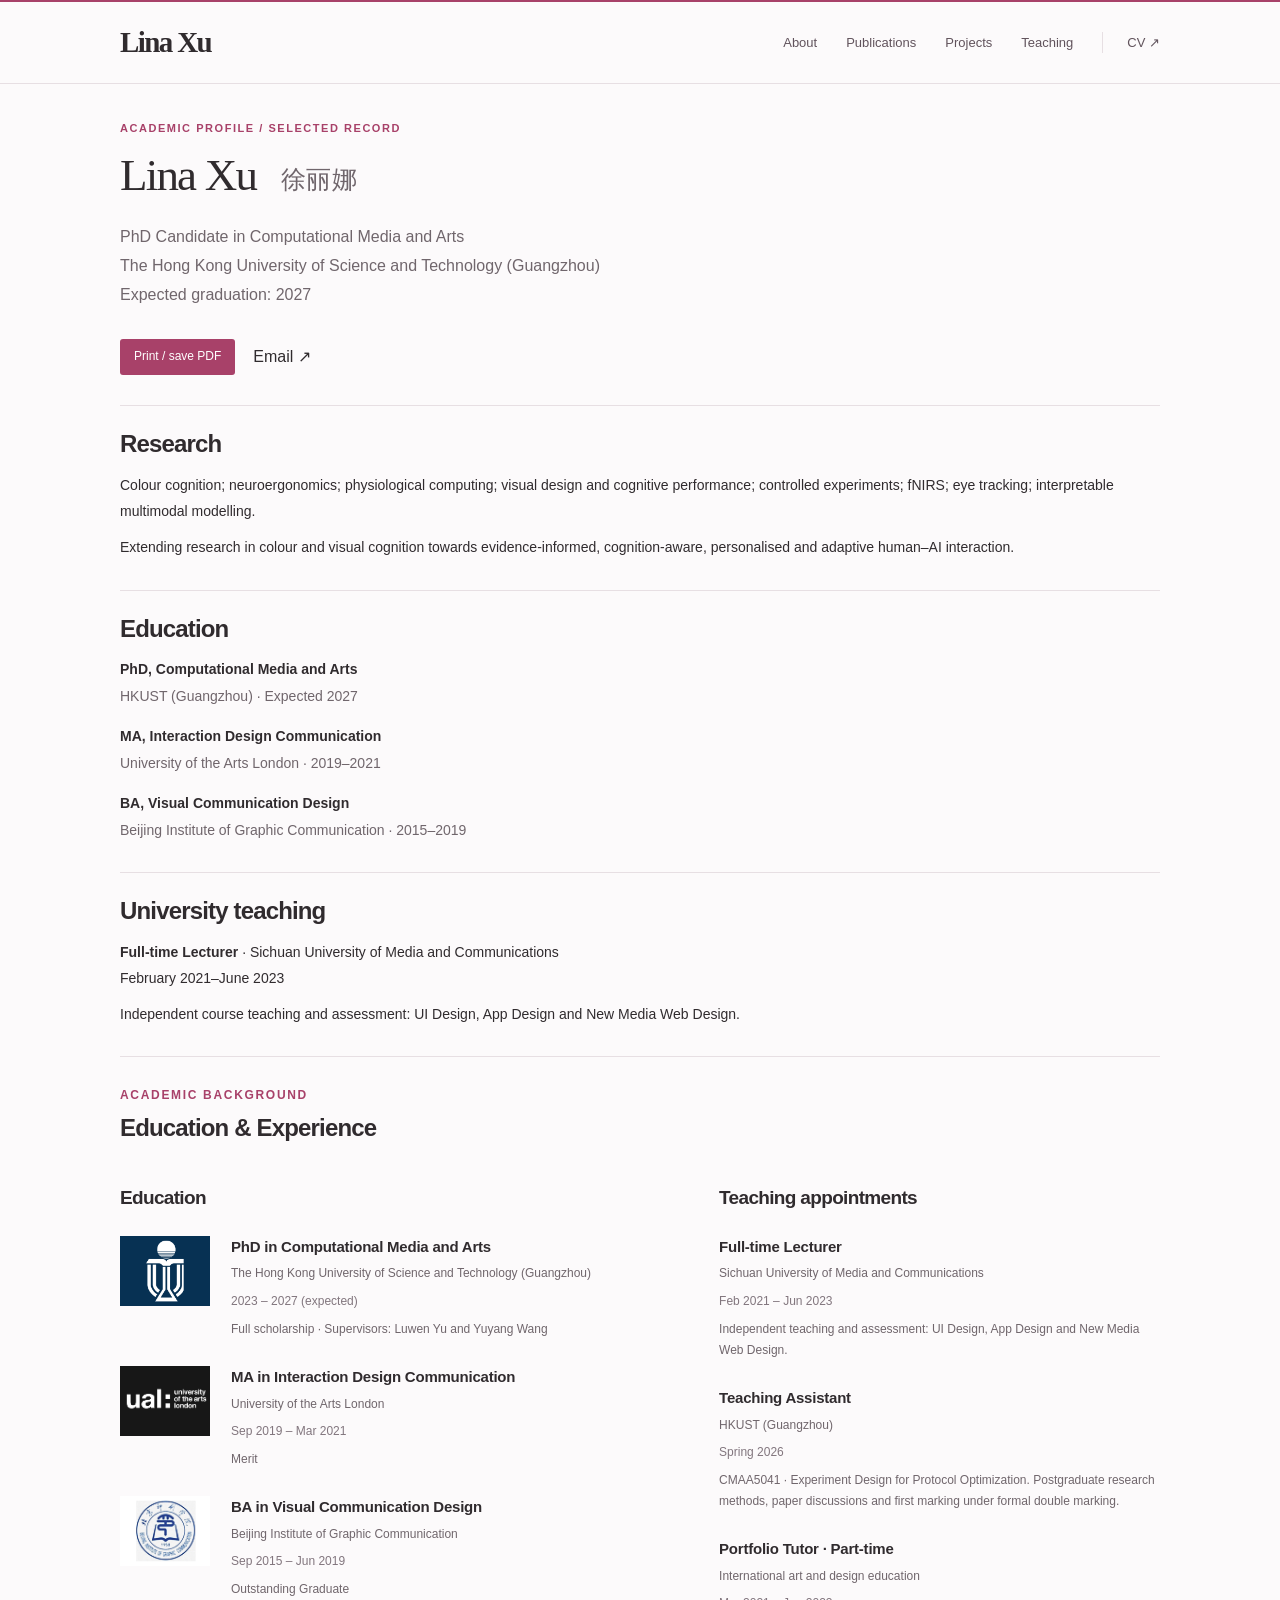
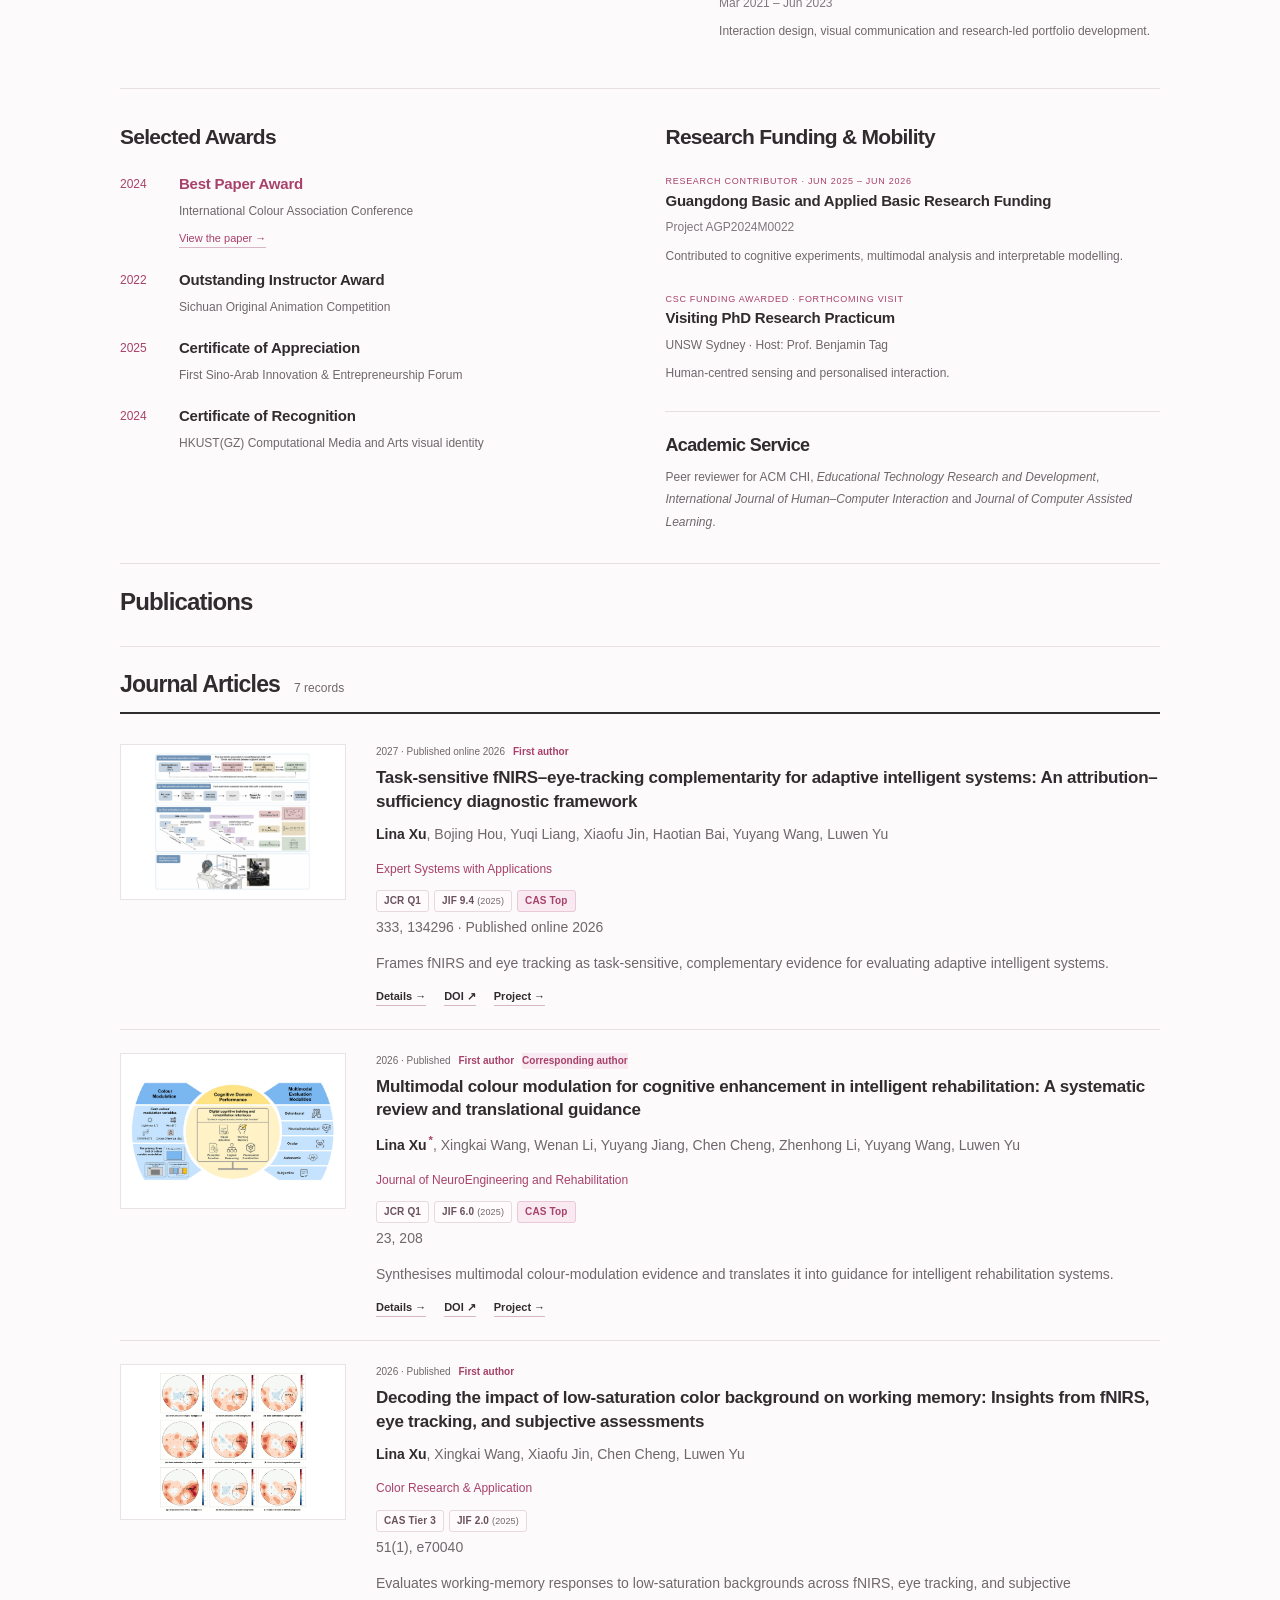
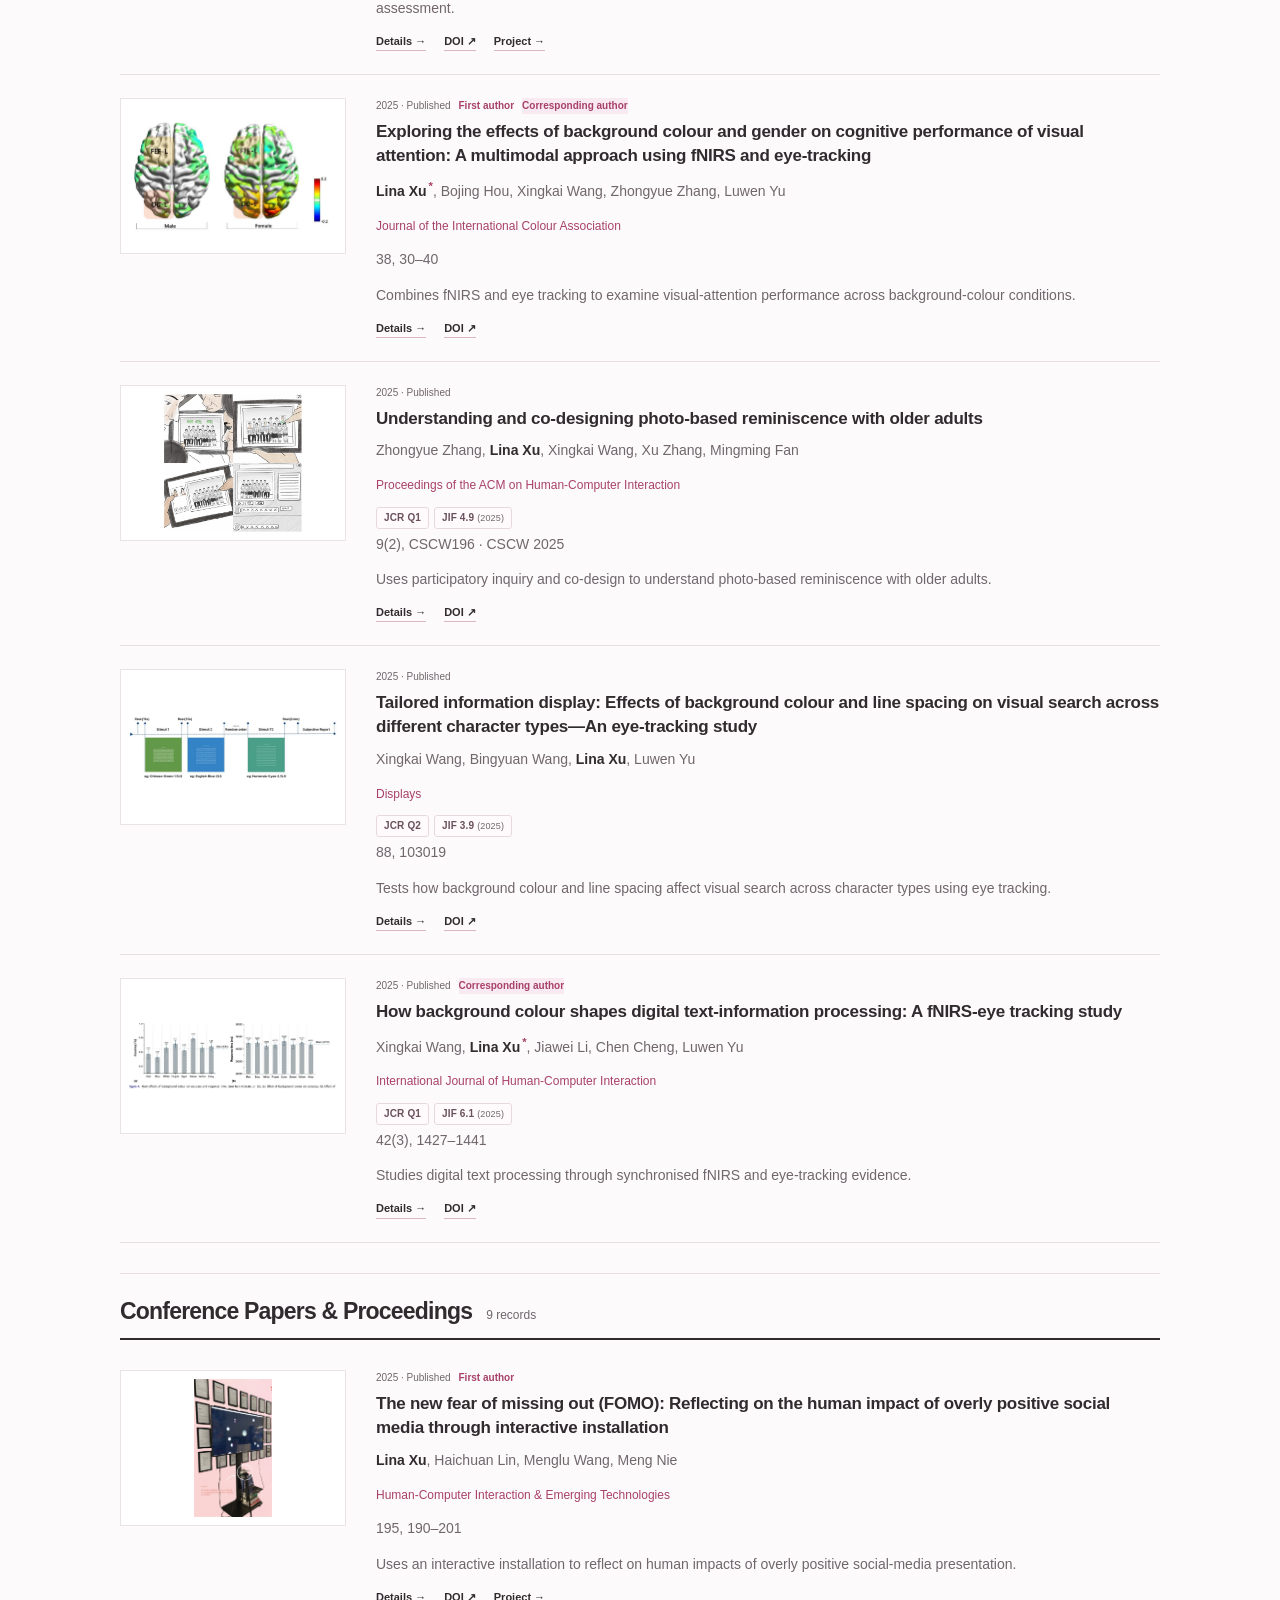
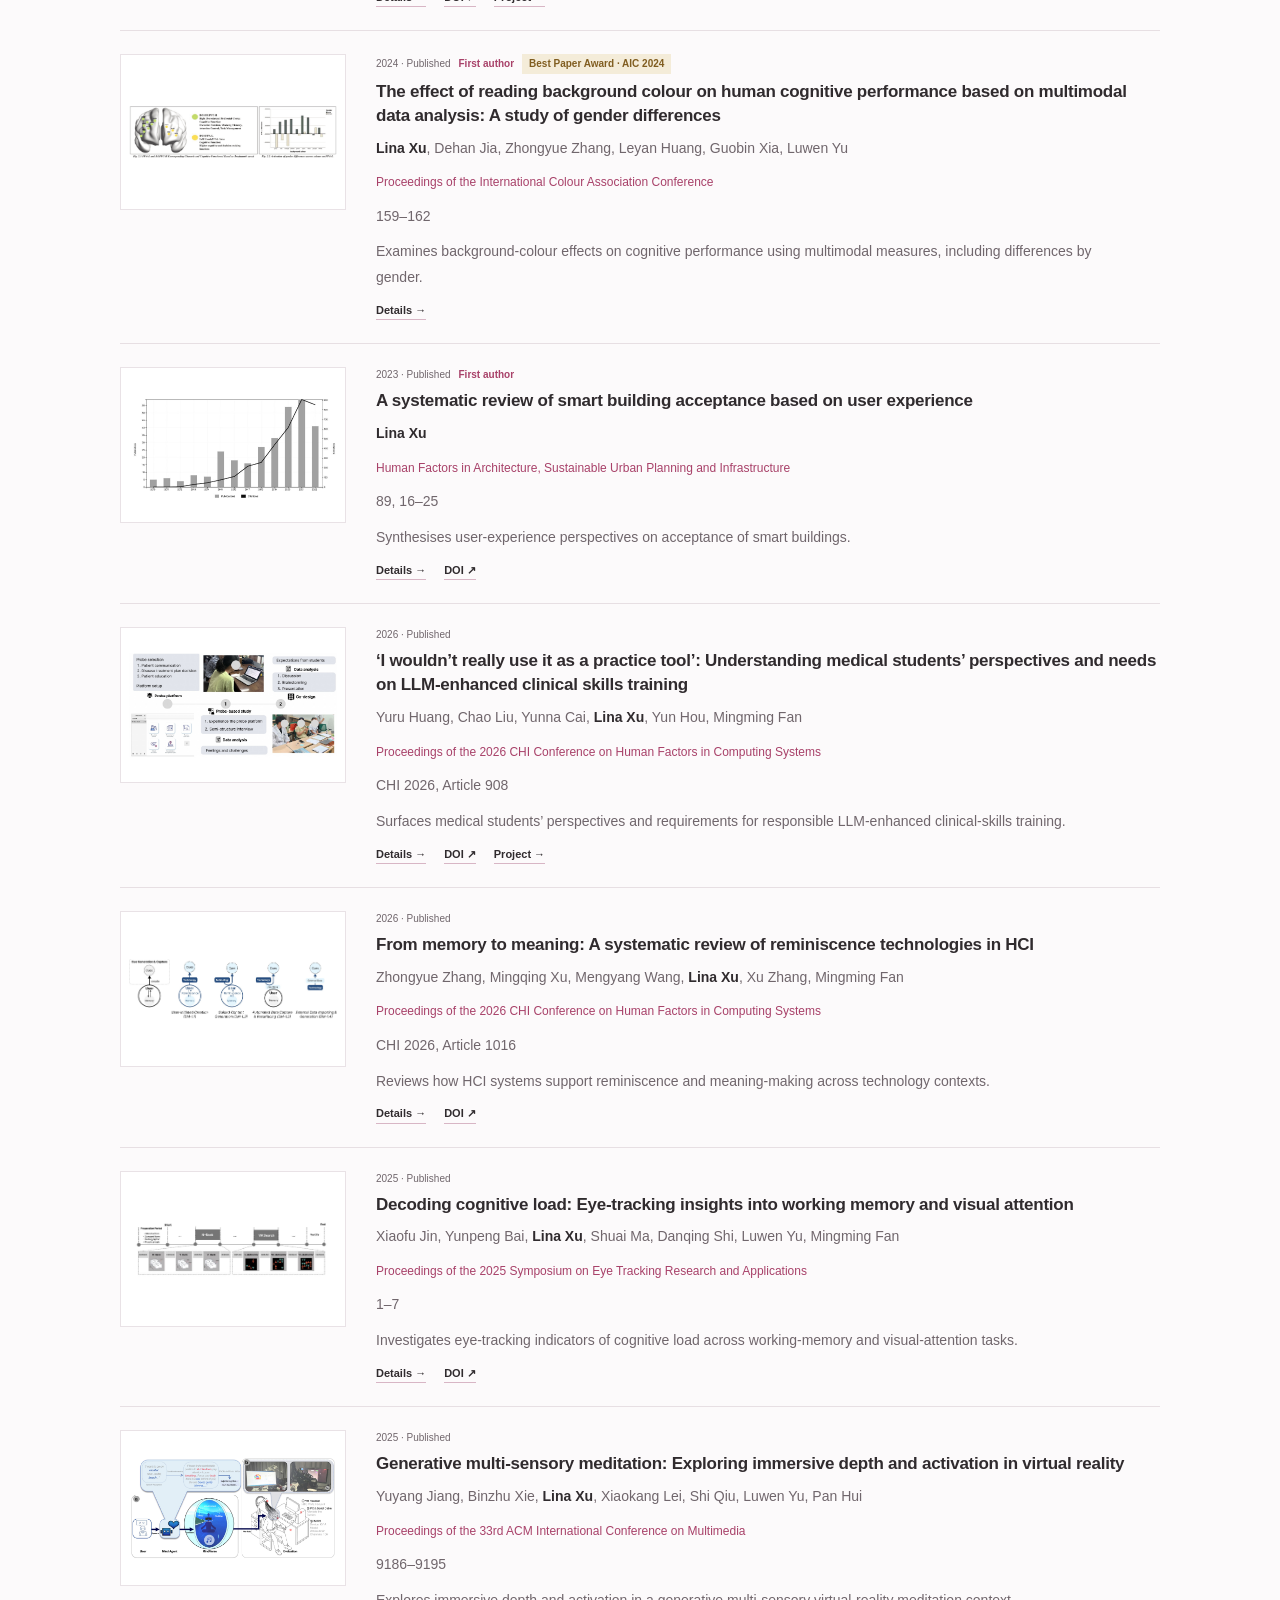
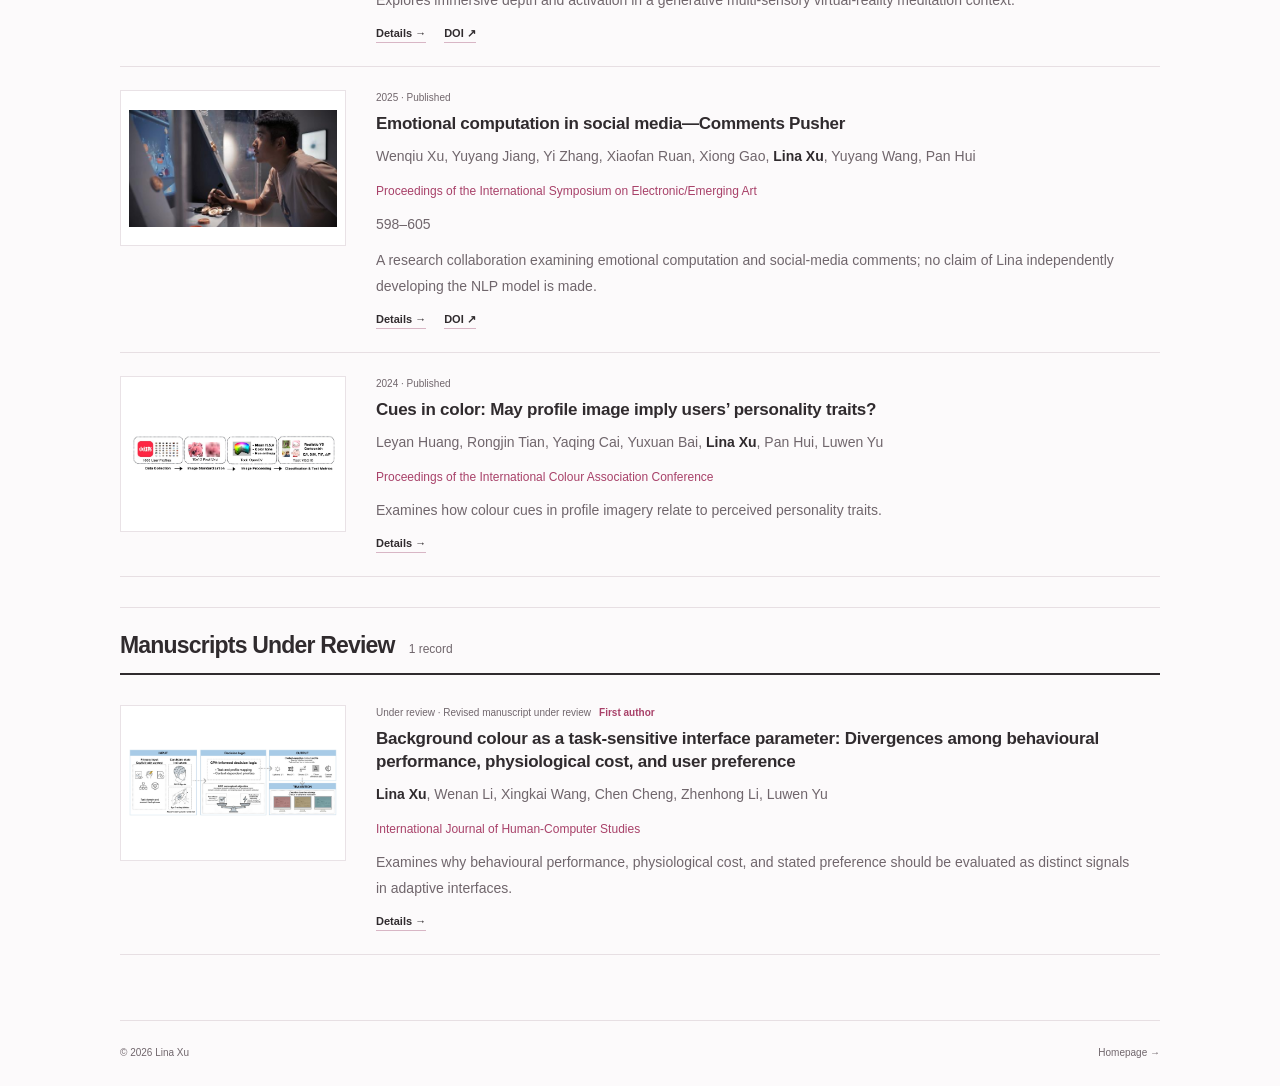
==== cv.html @ 5781fffd "Publish Lina Xu academic website" ====
<!doctype html><html lang="en"><head><meta charset="utf-8"><meta name="viewport" content="width=device-width,initial-scale=1"><meta name="robots" content="index,follow"><title>Academic profile — Lina Xu</title><link rel="icon" href="favicon.svg"><link rel="stylesheet" href="style.css"><link rel="stylesheet" href="v2.css"><link rel="stylesheet" href="v3.css"><link rel="stylesheet" href="v4.css"><script src="content.js" defer></script><script src="app.js" defer></script></head><body data-page="cv"><a class="skip" href="#main">Skip to content</a><header class="site-header"><div class="shell header-inner"><a class="wordmark" href="index.html">Lina Xu</a><button class="menu-toggle" aria-label="Open navigation" aria-controls="main-nav" aria-expanded="false">Menu ＋</button><nav id="main-nav" aria-label="Main navigation"><a href="index.html#about">About</a><a href="index.html#publications">Publications</a><a href="projects.html">Projects</a><a href="index.html#teaching">Teaching</a><a class="cv-nav" href="cv.html">CV ↗</a></nav></div></header><main id="main" class="shell subpage"><div id="page-content" aria-live="polite"></div></main><footer class="shell site-footer"><p>© 2026 Lina Xu</p><a href="index.html">Homepage →</a></footer><dialog id="image-viewer" aria-label="Enlarged image"><button class="viewer-close" aria-label="Close enlarged image">Close ×</button><img alt=""><p></p></dialog></body></html>
---- style.css ----
:root{--paper:#fcfafb;--white:#fff;--ink:#302b2e;--muted:#70666c;--accent:#a84169;--line:#e7dfe3;--tint:#faf1f5;--soft:#f7f1f4;--max:1112px}
.design-image.fomo{gap:12px}.design-image.fomo img:first-child{width:40%}.design-image.fomo img:last-child{width:55%}
*{box-sizing:border-box}html{scroll-behavior:smooth;scroll-padding-top:104px}body{margin:0;background:var(--paper);color:var(--ink);font-family:"Avenir Next","Segoe UI",Arial,sans-serif;-webkit-font-smoothing:antialiased;font-size:16px;line-height:1.65}a{color:inherit;text-decoration:none}a:hover{color:var(--accent)}button{font:inherit;color:inherit;cursor:pointer}button,a{-webkit-tap-highlight-color:transparent}button:focus-visible,a:focus-visible,summary:focus-visible{outline:3px solid #a84169;outline-offset:5px;border-radius:2px}img{display:block;max-width:100%;height:auto}h1,h2,h3,p{margin:0}h1,h2,h3{line-height:1.23;letter-spacing:-.035em;font-weight:600}.shell{width:calc(100% - 96px);max-width:var(--max);margin-inline:auto}.eyebrow{font-size:11px;letter-spacing:.14em;font-weight:650;color:var(--accent);line-height:1.7}.site-header{height:84px;position:sticky;top:0;z-index:20;background:rgba(252,250,251,.97);border-top:3px solid var(--accent);border-bottom:1px solid var(--line)}.header-inner{height:100%;display:flex;align-items:center;justify-content:space-between;gap:30px}.wordmark{font-family:Georgia,serif;font-size:29px;font-weight:bold;letter-spacing:-1.6px;white-space:nowrap}.wordmark-dot{color:var(--accent)}nav{display:flex;align-items:center;gap:29px}nav a{font-size:13px;color:#61535c;transition:color .15s}nav a:hover,nav a[aria-current]{color:var(--accent);text-decoration:underline;text-underline-offset:8px}.cv-nav{padding-left:24px;border-left:1px solid var(--line)}.menu-toggle{display:none}.profile{display:grid;grid-template-columns:238px 1fr;gap:68px;padding-block:66px 54px}.portrait-column{padding-top:4px}.portrait{width:238px;height:260px;object-fit:cover;object-position:center 38%;border-radius:3px;background:#fff}.portrait-caption{font-size:10px;line-height:1.9;letter-spacing:.08em;margin-top:18px;color:var(--muted)}.portrait-caption span{letter-spacing:0;font-size:13px;color:var(--ink)}.completion{font-size:12px;line-height:1.7;margin-top:18px;color:var(--muted)}.completion strong{font-size:14px;font-weight:500;color:var(--ink)}.profile-copy .eyebrow{margin-bottom:10px}h1{font-family:Georgia,"Times New Roman",serif;font-size:54px;font-weight:400;letter-spacing:-.04em}h1 span{font-family:"PingFang SC","Microsoft Yahei",sans-serif;font-weight:400;font-size:25px;letter-spacing:.03em;margin-left:15px;color:var(--muted);vertical-align:middle}.role{font-size:18px;font-weight:550;margin-top:14px;line-height:1.4;letter-spacing:-.02em}.affiliation{font-size:13px;color:var(--muted);margin-top:5px}.bio{font-size:15.5px;line-height:1.8;margin-top:23px;max-width:780px}.bio p+p{margin-top:15px}.bio strong{font-weight:600}.profile-links{display:flex;flex-wrap:wrap;gap:26px;margin-top:25px}.profile-links a{font-size:12px;font-weight:600;padding-bottom:2px;border-bottom:1px solid #d8b6c5}.profile-links span{margin-left:5px}.dual-focus{display:grid;grid-template-columns:1fr 1fr;border-block:1px solid var(--line);margin-bottom:16px}.focus-panel{padding:30px 34px 30px 0}.focus-panel+article{border-left:1px solid var(--line);padding-left:38px;padding-right:0}.focus-panel h2{font-size:26px;margin-top:13px;line-height:1.23}.focus-panel>p:not(.eyebrow){font-size:14px;line-height:1.75;max-width:430px;margin-top:15px;color:var(--muted)}.focus-panel .focus-note{font-size:12px!important;color:var(--ink)!important;min-height:22px}.text-link{display:inline-flex;gap:14px;font-size:13px;font-weight:600;align-items:center;border-bottom:1px solid #d8b6c5;padding-bottom:3px}.focus-panel .text-link{margin-top:20px}.section{padding-block:62px}.section-heading{display:flex;align-items:end;justify-content:space-between;gap:45px;margin-bottom:30px}.section-heading h2{font-size:34px;margin-top:7px}.section-heading>p{max-width:365px;font-size:13px;color:var(--muted);line-height:1.75}.research-row{display:grid;grid-template-columns:284px 1fr;gap:34px;padding-block:26px;border-bottom:1px solid var(--line)}.research-row:first-child{border-top:1px solid var(--line)}.research-image{height:190px;display:flex;align-items:center;justify-content:center;background:white;overflow:hidden;border:1px solid #e8ebe5;border-radius:2px}.research-image img{max-width:100%;width:100%;height:100%;object-fit:contain;padding:12px;transition:transform .25s}.research-image:hover img{transform:scale(1.025)}.research-meta{font-size:10px;letter-spacing:.08em;text-transform:uppercase;font-weight:650;color:var(--accent);margin-bottom:8px}.research-row h3{font-size:23px;line-height:1.3;max-width:680px}.research-row h3 a:hover{text-decoration:underline;text-underline-offset:4px}.research-summary{font-size:14px;color:var(--muted);margin-top:10px;max-width:690px}.research-role{font-size:11px;color:#777e78;margin-top:10px}.research-links{display:flex;gap:20px;font-size:12px;font-weight:600;margin-top:12px}.research-links a{border-bottom:1px solid #d8b6c5}.research-footnote{display:grid;grid-template-columns:116px 1fr;column-gap:20px;padding-top:23px;font-size:12px;color:var(--muted)}.research-footnote>span{color:var(--accent);font-weight:600}.research-footnote>a{grid-column:2;margin-top:8px;font-weight:600;color:var(--accent)}.teaching-band{background:var(--tint);border-block:1px solid var(--line)}.teaching-feature{display:grid;grid-template-columns:1.24fr 1fr;gap:42px;align-items:start}.teaching-image{height:300px;display:flex;align-items:center;background:white;overflow:hidden;border:1px solid #e0e6dc}.teaching-image img{width:100%;height:100%;object-fit:contain;padding:12px}.caption{font-size:11px;color:var(--muted);line-height:1.7;margin-top:10px}.teaching-description h3{font-size:30px;margin-block:10px 13px}.teaching-description>p:not(.eyebrow){font-size:14px;line-height:1.75;color:var(--muted)}.teaching-steps{margin-block:19px 22px}.teaching-steps>div{display:grid;grid-template-columns:57px 1fr;gap:14px;border-top:1px solid #e4d5dc;padding-block:9px;font-size:12px}.teaching-steps dt{font-weight:650;color:var(--accent)}.teaching-steps dd{margin:0;color:var(--muted)}.course-grid{display:grid;grid-template-columns:1fr 1fr;gap:40px;margin-top:30px;padding-top:25px;border-top:1px solid #e4d5dc}.course-grid h3{font-size:21px;margin-block:7px}.course-grid article>p:last-child{font-size:13px;color:var(--muted);max-width:430px}.design-grid{display:grid;grid-template-columns:1fr 1fr;gap:32px 28px}.design-image{display:flex;align-items:center;justify-content:center;aspect-ratio:1.6;background:#f0f1ec;overflow:hidden;border:1px solid #e6e9e1}.design-image img{width:100%;height:100%;object-fit:contain;transition:transform .3s}.design-image:hover img{transform:scale(1.025)}.design-image.identity{padding:50px;background:#fff}.design-image.fomo{background:#e8c0b5;padding:12px}.design-image.fomo img{object-fit:contain}.design-image.game{background:#1d2933}.design-image.packaging{background:#f1eae3}.design-info{display:flex;justify-content:space-between;align-items:start;gap:20px;margin-top:13px}.design-info h3{font-size:19px}.design-info p{font-size:12px;color:var(--muted);margin-top:4px}.design-info>span{font-size:22px;color:var(--accent)}.publications-section{padding-top:4px}.publication-filters{display:flex;flex-wrap:wrap;gap:6px;margin-bottom:23px;border-bottom:1px solid var(--line);padding-bottom:13px}.publication-filters button{border:0;background:transparent;padding:7px 14px;color:var(--muted);font-size:12px;border-radius:3px}.publication-filters button.active{background:var(--accent);color:white}.pub-row{padding:19px 0;border-bottom:1px solid var(--line);display:grid;grid-template-columns:95px 1fr;gap:24px}.pub-status{font-size:11px;color:var(--muted);line-height:1.6;padding-top:3px}.pub-status strong{color:var(--accent);font-size:13px;display:block;font-weight:600}.pub-row h3{font-size:16px;letter-spacing:-.015em;line-height:1.5;font-weight:600}.pub-authors{font-size:12px;color:var(--muted);margin-top:7px}.pub-authors strong{color:var(--ink);font-weight:650}.pub-venue{font-size:12px;color:var(--accent);margin-top:4px}.pub-links{display:flex;gap:18px;font-size:11px;font-weight:650;margin-top:8px}.pub-links a{border-bottom:1px solid #d8b6c5}.pub-row details{font-size:12px;color:var(--muted);margin-top:9px}.pub-row summary{cursor:pointer;width:max-content}.pub-row details p{margin-top:8px;max-width:800px}.contact-section{display:grid;grid-template-columns:1fr 1fr;gap:50px;padding-block:40px 55px;border-top:1px solid var(--line)}.contact-section h2{font-family:Georgia,serif;font-weight:400;font-size:32px;margin-top:9px}.contact-section>div:last-child{align-self:center}.contact-section p:not(.eyebrow){font-size:14px;max-width:380px;color:var(--muted)}.contact-email{font-size:14px;color:var(--accent);display:inline-block;margin-top:20px;border-bottom:1px solid #d8b6c5}.site-footer{display:flex;justify-content:space-between;gap:20px;padding-block:24px;border-top:1px solid var(--line);font-size:10px;color:var(--muted)}.skip{position:fixed;left:10px;top:-80px;z-index:100;background:var(--accent);color:white;padding:10px}.skip:focus{top:10px}.sr-only{position:absolute;width:1px;height:1px;padding:0;margin:-1px;overflow:hidden;clip:rect(0,0,0,0);white-space:nowrap;border:0}.back-link{font-size:12px;color:var(--accent);display:inline-block;margin-bottom:32px}.project-main{padding-block:38px 70px}.project-title{font-family:Georgia,serif;font-size:46px;max-width:850px;margin-block:14px 18px;font-weight:400}.project-intro{font-size:18px;line-height:1.75;color:var(--muted);max-width:840px}.project-meta{display:grid;grid-template-columns:1fr 2fr;gap:35px;padding-block:23px;margin-block:30px;border-block:1px solid var(--line);font-size:13px}.project-meta dt{font-size:10px;letter-spacing:.12em;color:var(--accent);font-weight:650;margin-bottom:7px}.project-meta dd{margin:0}.project-body{display:grid;grid-template-columns:1fr 1fr;gap:38px;margin-block:32px}.project-body h2{font-size:21px;margin-bottom:12px}.project-body p{font-size:14px;line-height:1.85;color:var(--muted)}.project-gallery{display:grid;grid-template-columns:1fr 1fr;gap:28px;margin-top:32px}.project-gallery figure{margin:0}.project-gallery figure:first-child{grid-column:1/-1}.gallery-button{display:flex;align-items:center;justify-content:center;width:100%;padding:16px;border:1px solid var(--line);background:white;min-height:220px}.gallery-button img{max-height:550px;object-fit:contain;width:100%}.project-gallery figure:first-child .gallery-button{min-height:350px}.project-gallery figcaption{font-size:12px;color:var(--muted);margin-top:10px;line-height:1.6}.project-note{margin-top:35px;font-size:12px;color:var(--muted);border-left:2px solid var(--accent);padding-left:18px}.project-return{display:flex;gap:25px;flex-wrap:wrap;margin-top:35px;font-size:13px;color:var(--accent)}dialog{width:min(1200px,94vw);max-height:94vh;padding:54px 20px 20px;border:0;background:var(--paper)}dialog::backdrop{background:#30222bd9}dialog img{max-width:100%;max-height:76vh;object-fit:contain;margin:auto}dialog p{font-size:12px;line-height:1.7;text-align:center;margin-top:14px}.viewer-close{position:absolute;right:20px;top:12px;border:0;padding:6px 12px;background:var(--accent);color:white;border-radius:2px}.cv-main{max-width:900px;padding-block:55px}.cv-main h1{margin-block:12px 20px}.cv-lede{font-size:17px;line-height:1.8;margin-bottom:10px}.cv-main>a{color:var(--accent);font-size:14px}.cv-main>section{margin-top:34px;border-top:1px solid var(--line);padding-top:25px}.cv-main h2{font-size:24px;margin-bottom:16px}.cv-main section>p{font-size:14px;line-height:1.85;margin-bottom:12px}.cv-records{font-size:14px}.cv-records>div+div{margin-top:16px}.cv-records dt{font-weight:600}.cv-records dd{margin:3px 0;color:var(--muted)}.print-button{background:var(--accent);color:white;border:0;padding:8px 14px;border-radius:3px;font-size:12px}.prototype-note{font-size:12px;color:var(--muted);margin-top:30px;padding:15px;background:var(--soft)}
@media(min-width:1450px){.shell{max-width:1160px}.profile{padding-top:74px;gap:76px;grid-template-columns:250px 1fr}.portrait{width:250px;height:274px}.bio{font-size:16px}}
@media(max-width:980px){.shell{width:calc(100% - 56px)}nav{gap:18px}.profile{grid-template-columns:205px 1fr;gap:36px;padding-top:45px}.portrait{width:205px;height:235px}h1{font-size:45px}.bio{font-size:14px}.role{font-size:16px}.profile-links{gap:18px}.research-row{grid-template-columns:235px 1fr;gap:26px}.research-row h3{font-size:21px}.research-image{height:175px}.teaching-feature{gap:28px}.section-heading>p{max-width:290px}.teaching-image{height:275px}.focus-panel h2{font-size:23px}}
@media(max-width:700px){html{scroll-padding-top:84px}.shell{width:calc(100% - 40px)}.site-header{height:70px}.wordmark{font-size:27px}.menu-toggle{display:flex;gap:10px;align-items:center;border:0;background:none;font-size:12px;padding:10px 0}.menu-toggle span{font-size:20px}.site-header #main-nav{display:none;position:absolute;top:67px;left:0;right:0;background:var(--paper);padding:15px 20px 24px;border-bottom:1px solid var(--line);flex-wrap:wrap;gap:20px 28px}.site-header #main-nav.open{display:flex}.cv-nav{padding:0;border:0}.profile{display:block;padding-block:32px}.portrait-column{display:grid;grid-template-columns:115px 1fr;gap:5px 20px;align-items:center;padding:0;margin-bottom:28px}.portrait{width:115px;height:125px;grid-row:1/3}.portrait-caption{margin:0;font-size:9px;align-self:end}.portrait-caption span{font-size:12px}.completion{margin:0;align-self:start;font-size:11px}.completion strong{font-size:12px}.profile-copy h1{font-size:43px}.profile-copy h1 span{font-size:21px;margin-left:10px}.role{font-size:17px;margin-top:13px}.affiliation{font-size:12px}.bio{font-size:14px;margin-top:21px;line-height:1.85}.profile-links{gap:17px 21px;margin-top:23px}.profile-links a{font-size:11px}.dual-focus{grid-template-columns:1fr;margin-bottom:0}.focus-panel{padding:25px 0}.focus-panel+article{border-left:0;border-top:1px solid var(--line);padding:25px 0}.focus-panel h2{font-size:25px}.focus-panel h2 br{display:none}.focus-panel p{max-width:none!important}.focus-panel .text-link{margin-top:15px}.section{padding-block:40px}.section-heading{display:block;margin-bottom:23px}.section-heading h2{font-size:30px}.section-heading>p{max-width:none;font-size:13px;margin-top:13px}.research-row{grid-template-columns:1fr;gap:18px;padding-block:24px}.research-image{height:215px;max-width:none}.research-row h3{font-size:22px}.research-summary{font-size:14px}.research-meta{font-size:10px}.research-footnote{display:block}.research-footnote p{margin-top:7px}.research-footnote>a{display:inline-block;margin-top:9px}.teaching-feature{grid-template-columns:1fr;gap:24px}.teaching-image{height:225px}.teaching-description h3{font-size:28px}.course-grid{grid-template-columns:1fr;gap:24px;margin-top:26px}.course-grid h3{font-size:21px}.design-grid{gap:25px;grid-template-columns:1fr}.design-image{aspect-ratio:1.55}.design-image.identity{padding:35px}.design-info h3{font-size:20px}.publications-section{padding-top:0}.publication-filters{gap:1px;justify-content:space-between}.publication-filters button{font-size:11px;padding:7px 9px}.pub-row{grid-template-columns:1fr;gap:7px;padding-block:20px}.pub-status{display:flex;gap:8px;align-items:baseline;font-size:10px}.pub-status strong{font-size:11px}.pub-row h3{font-size:15px}.pub-authors{font-size:11px}.contact-section{grid-template-columns:1fr;gap:24px;padding-block:30px}.contact-section h2{font-size:30px}.contact-email{font-size:12px;overflow-wrap:anywhere}.site-footer{flex-wrap:wrap;gap:12px;font-size:9px}.site-footer p:nth-child(2){order:3;flex-basis:100%}.detail-nav{gap:15px}.detail-nav a{font-size:11px}.project-main{padding-top:28px}.project-title{font-size:36px}.project-intro{font-size:16px}.project-meta{grid-template-columns:1fr;gap:20px}.project-body{grid-template-columns:1fr;gap:24px}.project-gallery{grid-template-columns:1fr;gap:22px}.project-gallery figure:first-child .gallery-button{min-height:180px}.gallery-button{min-height:160px;padding:8px}.cv-main{padding-top:35px}.cv-main h1{font-size:43px}.cv-main .pub-row{gap:7px}}
@media(prefers-reduced-motion:reduce){html{scroll-behavior:auto}*,*::before,*::after{animation:none!important;transition:none!important}}
@media print{.site-header,.site-footer,.prototype-note,.pub-links,.pub-row details,.skip{display:none!important}body{background:white;color:black;font-size:11px}.shell{width:100%;max-width:none}.cv-main{padding:0}.cv-main h1{font-size:30px}.cv-main>section{margin-top:20px;padding-top:14px}.pub-row{break-inside:avoid;padding-block:10px}.pub-row h3{font-size:12px}.cv-main h2{font-size:18px}.cv-main p,.cv-records,.pub-authors,.pub-venue{font-size:10px!important}}
---- v2.css ----
/* V2: complete illustrated bibliography, project archive and three course cases. */
.focus-panel h2{min-height:65px}.focus-panel>p:not(.eyebrow){max-width:480px}.publication-section-v2{padding-top:46px}.publication-section-v2 .section-heading>p{max-width:415px}.publication-filters{margin-bottom:12px}.pub-group{margin-top:32px}.pub-group-heading{display:flex;gap:14px;align-items:baseline;margin-bottom:7px;padding-bottom:13px;border-bottom:2px solid var(--ink)}.pub-group-heading h3{font-size:23px}.pub-group-heading span{font-size:12px;color:var(--muted)}.pub-picture-row{display:grid;grid-template-columns:226px 1fr;gap:30px;padding:23px 0;border-bottom:1px solid var(--line);align-items:start}.pub-picture{height:156px;display:flex;align-items:center;justify-content:center;background:white;border:1px solid #e9e2e6;overflow:hidden}.pub-picture img{width:100%;height:100%;object-fit:contain;padding:8px}.pub-picture-row h4{font-size:17px;font-weight:600;line-height:1.4;letter-spacing:-.015em;margin:6px 0 8px}.pub-picture-row h4 a:hover{text-decoration:underline;text-underline-offset:4px}.pub-labels{display:flex;gap:8px;flex-wrap:wrap;align-items:center;font-size:10px;line-height:1.6;color:var(--muted)}.pub-labels .author-label{color:var(--accent);font-weight:650}.award{color:#805d20;background:#f4ecd9;padding:2px 7px;font-size:10px;font-weight:650;display:inline-block}.pub-picture-row .pub-authors{margin-top:6px}.pub-picture-row .pub-venue{font-size:12px}.pub-description{font-size:12px;line-height:1.7;color:var(--muted);margin-top:7px;max-width:760px}.pub-details-line{font-size:11px;color:var(--muted);margin-top:3px}.pub-picture-row .pub-links{margin-top:9px}.pub-picture-row details{font-size:12px;color:var(--muted);margin-top:7px}.pub-picture-row summary{cursor:pointer;width:max-content}.pub-picture-row details p{margin-top:6px}.project-band{background:#faf5f7;border-block:1px solid var(--line)}.section-heading-right{max-width:365px}.section-heading-right p{font-size:13px;color:var(--muted);line-height:1.7}.section-heading-right .text-link{margin-top:10px}.work-grid{display:grid;grid-template-columns:1fr 1fr;gap:32px 27px}.work-card{display:block}.work-image{aspect-ratio:1.57;background:#fff;display:flex;align-items:center;justify-content:center;overflow:hidden;border:1px solid #e7dfe3}.work-image img{width:100%;height:100%;object-fit:contain;transition:transform .25s}.work-card:hover .work-image img{transform:scale(1.018)}.work-image.engram img{object-fit:cover}.work-image.observation img{object-fit:cover}.work-image.alive{background:#1a2933}.work-image.cma{flex-direction:column;padding:32px;gap:23px}.work-image.cma img:first-child{width:92%;height:50%;object-fit:contain}.work-image.cma img:last-child{width:40%;height:30%;object-fit:contain}.work-caption{display:flex;justify-content:space-between;gap:20px;align-items:start;padding-top:13px}.work-caption h3{font-size:20px}.work-caption p{font-size:12px;color:var(--muted);margin-top:5px}.work-arrow{font-size:23px;color:var(--accent);line-height:1.1}.archive-bottom{text-align:center;padding-top:33px}.course-feature{display:grid;grid-template-columns:1.35fr 1fr;gap:40px;align-items:center;padding-block:33px;border-bottom:1px solid var(--line)}.course-feature:first-child{border-top:1px solid var(--line)}.course-cover{background:#f6f1f4;display:block}.course-cover img{width:100%;height:auto;max-height:410px;object-fit:contain}.course-copy h3{font-size:30px;margin-block:10px 13px}.course-copy>p:not(.eyebrow){font-size:14px;line-height:1.8;color:var(--muted)}.course-copy .course-credit{font-size:11px!important;margin-top:15px;color:var(--ink)!important}.course-copy .text-link{margin-top:19px}.subpage{padding-block:35px 65px;min-height:70vh}.subpage h1{font-size:45px;margin-block:10px 20px}.subpage-lede{font-size:16px;color:var(--muted);line-height:1.8;max-width:800px;margin-bottom:30px}.archive-filters{display:flex;flex-wrap:wrap;gap:7px;border-block:1px solid var(--line);padding-block:14px;margin-bottom:28px}.archive-filters button{background:transparent;border:0;padding:7px 12px;font-size:12px;color:var(--muted);border-radius:3px}.archive-filters button.active{background:var(--accent);color:white}.archive-count{font-size:12px;color:var(--muted);margin-bottom:24px}.subpage .work-grid{gap:35px 28px}.project-gallery{grid-template-columns:1fr 1fr}.project-gallery figure.wide{grid-column:1/-1}.project-gallery .gallery-button{min-height:170px}.project-gallery figure:first-child .gallery-button{min-height:300px}.project-gallery .gallery-button img{max-height:650px}.case-sections{display:grid;grid-template-columns:1fr 1fr;gap:36px;margin-top:30px}.case-sections h2{font-size:22px;margin-bottom:12px}.case-sections p{font-size:14px;line-height:1.85;color:var(--muted)}.case-sections .assessment-section{grid-column:1/-1;border-top:1px solid var(--line);padding-top:24px}.course-caption{font-size:12px;color:var(--muted);margin-top:13px}.publication-title{font-family:Georgia,serif;font-weight:400!important;font-size:38px!important;line-height:1.3!important;max-width:1000px}.publication-detail-meta{padding-block:20px;border-block:1px solid var(--line);margin-block:23px}.publication-detail-meta p{margin-top:8px}.publication-detail-meta .pub-authors{font-size:14px}.publication-detail-meta .pub-venue{font-size:14px}.publication-figure{margin:30px 0}.publication-figure .gallery-button{min-height:230px}.publication-figure img{max-height:600px!important}.publication-figure figcaption{font-size:12px;color:var(--muted);margin-top:10px}.paper-overview{max-width:850px;font-size:15px;line-height:1.85;color:var(--muted)}.cv-actions{display:flex;gap:18px;align-items:center;margin-bottom:25px}.cv-summary section{margin-top:30px;border-top:1px solid var(--line);padding-top:23px}.cv-summary section h2{font-size:24px;margin-bottom:14px}.cv-summary section p{font-size:14px;line-height:1.85;margin-bottom:10px}.cv-summary dl{font-size:14px}.cv-summary dt{font-weight:600}.cv-summary dd{margin:4px 0 17px;color:var(--muted)}
@media(max-width:980px){.pub-picture-row{grid-template-columns:190px 1fr;gap:24px}.pub-picture{height:145px}.course-feature{gap:28px}.course-copy h3{font-size:26px}.work-image.cma{padding:22px}}
@media(max-width:700px){.focus-panel h2{min-height:0}.publication-section-v2{padding-top:32px}.pub-group{margin-top:26px}.pub-group-heading h3{font-size:21px}.pub-picture-row{display:grid;grid-template-columns:1fr;gap:16px;padding-block:24px}.pub-picture{height:190px}.pub-picture-row h4{font-size:17px}.pub-description{font-size:13px}.pub-labels{font-size:10px}.pub-picture-row .pub-authors{font-size:11px}.work-grid{grid-template-columns:1fr;gap:28px}.work-caption h3{font-size:21px}.course-feature{grid-template-columns:1fr;gap:22px;padding-block:27px}.course-cover img{max-height:none}.course-copy h3{font-size:28px}.section-heading-right{margin-top:12px}.section-heading-right p{font-size:13px}.case-sections{grid-template-columns:1fr;gap:25px}.project-gallery{grid-template-columns:1fr}.project-gallery figure:first-child .gallery-button{min-height:170px}.project-gallery figure.wide{grid-column:auto}.publication-title{font-size:29px!important}.subpage h1{font-size:37px}.subpage-lede{font-size:14px}.archive-filters{gap:5px}.archive-filters button{font-size:11px;padding:6px 9px}.subpage .work-grid{gap:29px}.pub-picture-row .pub-links{font-size:12px;gap:18px}.case-sections .assessment-section{grid-column:auto}}
@media print{.pub-picture{display:none}.pub-picture-row{display:block;break-inside:avoid;padding-block:12px}.pub-picture-row h4{font-size:12px}.pub-picture-row .pub-description,.pub-picture-row .pub-labels,.publication-filters,.archive-filters,.cv-actions{display:none}.pub-group-heading h3{font-size:17px}.pub-picture-row .pub-authors,.pub-picture-row .pub-venue,.pub-picture-row .pub-details-line{font-size:10px}.subpage h1{font-size:30px}}
---- v3.css ----
/* Rose accents, more generous side margins, quieter teaching imagery. */
:root{--accent:#a84169;--pink:#c8668e;--paper:#fcfafb;--ink:#302b2e;--muted:#70666c;--line:#e7dfe3;--max:1040px}
.shell{width:calc(100% - 120px);max-width:1040px}
.site-header{border-top-width:2px;background:rgba(252,250,251,.97)}
.wordmark-dot{color:var(--pink)}
.profile{grid-template-columns:210px 1fr;gap:54px;padding-block:65px 53px}
.portrait{width:210px;height:230px;object-fit:cover;object-position:50% 40%;border-radius:2px}
.bio{font-size:15px;line-height:1.85}
.profile-copy h1{font-size:51px}
.profile-links a,.text-link,.pub-links a,.research-links a,.contact-email{border-color:#d8b6c5}
.section{padding-block:64px}
.project-band{background:#faf6f8}
.work-image{border-color:var(--line)}
.course-feature{grid-template-columns:188px 1fr;gap:34px;align-items:center;padding-block:25px}
.course-cover{height:136px;background:#fff;border:1px solid var(--line);padding:7px}
.course-cover img{height:100%;max-height:120px;width:100%;object-fit:contain}
.course-copy h3{font-size:25px;margin-block:6px 9px}
.course-copy>p:not(.eyebrow){font-size:13px;line-height:1.8;max-width:710px}
.course-copy .course-credit{margin-top:8px;font-size:10px!important}
.course-copy .text-link{margin-top:11px;font-size:12px}
.course-copy .eyebrow{font-size:10px}
.background-grid{display:grid;grid-template-columns:1.2fr 1fr;gap:70px}
.record-group-title{font-size:19px;margin-bottom:26px}
.education-record{display:grid;grid-template-columns:90px 1fr;gap:21px;margin-bottom:26px;align-items:start}
.institution-logo{width:90px;min-height:65px;display:flex;align-items:center;justify-content:center;padding:7px;background:white}
.institution-logo img{width:100%;height:60px;object-fit:contain}
.institution-logo{position:relative;overflow:hidden;height:70px}
.institution-logo.hkust-mark{background:#073153}
.institution-logo.hkust-mark img{position:absolute;width:360%;max-width:none;height:auto;left:29%;top:50%;transform:translateY(-50%);clip-path:inset(0 88.4% 0 0)}
.institution-logo.ual-mark{background:#171717}
.institution-logo.ual-mark img{position:absolute;width:222.222%;max-width:none;height:auto;left:-77.778%;top:50%;transform:translateY(-50%)}
.institution-logo.bigc-mark img{position:absolute;width:330%;max-width:none;height:auto;left:18%;top:50%;transform:translateY(-50%);clip-path:inset(0 80% 0 0)}
.education-record h4,.experience-record h4,.academic-record h4,.funding-record h4{font-size:15px;font-weight:600;line-height:1.45;margin:0 0 5px;letter-spacing:-.015em}
.education-record p,.experience-record p,.academic-record p,.funding-record>p{font-size:13px;line-height:1.65;color:var(--muted)}
.record-date{font-size:12px!important;margin-top:5px;color:#82767e!important}
.record-detail{font-size:12px!important;line-height:1.75!important;margin-top:7px}
.experience-record{margin-bottom:26px}
.academic-section{border-top:1px solid var(--line)}
.academic-records-grid{display:grid;grid-template-columns:1fr 1.04fr;gap:70px;border-top:1px solid var(--line);padding-top:35px;margin-top:20px}
.academic-records-grid h3{font-size:21px;margin-bottom:23px}
.academic-record{display:grid;grid-template-columns:42px 1fr;gap:17px;padding:0 0 19px}
.record-year{font-size:12px;color:var(--accent);padding-top:2px}
.award-record h4{color:var(--accent)}
.record-link{font-size:11px;color:var(--accent);border-bottom:1px solid #d8b6c5;display:inline-block;margin-top:7px}
.funding-record{margin-bottom:24px}
.record-kicker{font-size:9px!important;letter-spacing:.08em;color:var(--accent)!important;margin-bottom:7px}
.academic-service{border-top:1px solid var(--line);padding-top:22px;margin-top:27px}
.academic-service h3{font-size:18px;margin-bottom:10px}
.academic-service p{font-size:12px;line-height:1.8;color:var(--muted)}
.cv-summary .academic-section{padding-top:27px;margin-top:28px}
.cv-summary .academic-section section{border:0;margin:0;padding:0}
.cv-summary .academic-section p{font-size:12px;margin-bottom:0}
@media(min-width:1450px){.shell{max-width:1040px}.profile{grid-template-columns:210px 1fr;gap:54px;padding-top:70px}.portrait{width:210px;height:230px}.bio{font-size:15px}}
@media(max-width:980px){.shell{width:calc(100% - 76px)}.profile{grid-template-columns:180px 1fr;gap:34px}.portrait{width:180px;height:200px}.profile-copy h1{font-size:45px}.bio{font-size:14px}.background-grid,.academic-records-grid{gap:36px}.education-record{grid-template-columns:68px 1fr;gap:15px}.institution-logo{width:68px}.course-feature{grid-template-columns:164px 1fr;gap:26px}.course-cover{height:120px}}
@media(max-width:700px){.shell{width:calc(100% - 40px)}.profile{display:block;padding-block:33px}.portrait{width:115px;height:125px}.profile-copy h1{font-size:43px}.profile-links{gap:16px}.section{padding-block:42px}.course-feature{grid-template-columns:96px 1fr;gap:18px;align-items:start}.course-cover{height:91px;padding:4px}.course-cover img{max-height:81px}.course-copy h3{font-size:22px}.course-copy>p:not(.eyebrow){font-size:12px}.course-copy .course-credit{font-size:10px!important}.background-grid,.academic-records-grid{grid-template-columns:1fr;gap:22px}.education-record{grid-template-columns:72px 1fr;gap:19px}.institution-logo{width:72px}.academic-records-grid{padding-top:28px;margin-top:8px}.record-group-title{margin-bottom:23px}.academic-records-grid h3{margin-bottom:20px}.experience-record:last-child{margin-bottom:0}.contact-email{overflow-wrap:anywhere}}
@media(max-width:380px){.course-feature{grid-template-columns:1fr}.course-cover{width:140px;height:100px}.profile-copy h1{font-size:37px}}
---- v4.css ----
/* V4: approved researcher/teacher positioning and fuller, attributed case studies. */
.bio{font-size:14.5px;line-height:1.85}.bio strong,.focus-panel strong{font-weight:600;color:var(--ink)}
.focus-panel h2{font-size:25px;line-height:1.3;min-height:65px}
.focus-panel>p:not(.eyebrow){font-size:13.5px;line-height:1.8}
.focus-panel .research-keywords{font-size:11px!important;line-height:1.9;margin-top:20px;color:var(--muted)}
.course-student-links{display:flex;gap:7px;flex-wrap:wrap;margin-top:12px}
.course-student-links a{font-size:10px;color:var(--accent);padding:2px 0;border-bottom:1px solid #dcc4ce;margin-right:10px}
.student-showcase,.process-showcase{margin-top:40px;padding-top:32px;border-top:1px solid var(--line)}
.student-showcase-heading{display:flex;justify-content:space-between;align-items:end;gap:36px}
.student-showcase-heading h2,.process-showcase h2{font-size:28px;margin-top:7px}
.student-showcase-heading>p,.process-intro{font-size:13px;line-height:1.8;color:var(--muted);max-width:440px}
.process-intro{max-width:800px;margin-top:12px}
.student-jump-links{display:flex;flex-wrap:wrap;gap:18px;margin-top:22px;padding-block:12px;border-block:1px solid var(--line)}
.student-jump-links a{font-size:12px;color:var(--accent)}
.student-case{padding-top:32px;margin-top:25px;border-top:1px solid var(--line);scroll-margin-top:110px}
.student-case-heading{display:flex;justify-content:space-between;gap:35px;align-items:end}
.student-case-heading h3{font-size:23px;margin-top:7px;max-width:550px}
.student-case-heading>p{font-size:12px;line-height:1.8;color:var(--muted);max-width:330px}
.student-case .project-gallery{margin-top:22px;gap:21px;grid-template-columns:1fr 1fr}
.student-case .project-gallery figure:first-child{grid-column:1/-1}
.student-case .project-gallery figure:first-child .gallery-button{min-height:0;padding:10px}
.student-case .project-gallery figure:first-child .gallery-button img{max-height:680px}
.student-case .project-gallery .gallery-button{min-height:160px}
.student-case .project-gallery img{max-height:420px}
.student-case .project-gallery figcaption{font-size:11px}
.student-case.phone-case .project-gallery{grid-template-columns:1fr 1fr;max-width:760px;margin-inline:auto;gap:24px}
.student-case.phone-case .project-gallery figure:first-child{grid-column:auto}
.student-case.phone-case .project-gallery .gallery-button{height:560px;min-height:0;padding:9px}
.student-case.phone-case .project-gallery .gallery-button img{height:100%;max-height:540px;object-fit:contain}
.student-attribution{font-size:10px;line-height:1.75;color:var(--muted);margin-top:15px;max-width:880px}
.process-showcase .project-gallery{grid-template-columns:1fr}
.process-showcase .project-gallery .gallery-button img{max-height:none}
.figure-original-link{font-size:12px;color:var(--accent);display:inline-block;margin-top:10px;border-bottom:1px solid #d8b6c5}
.work-image.mask{background:#000}.work-image.fomo{background:#28282c}
dialog p:empty{display:none}
.case-sections.design-overview{grid-template-columns:minmax(0,1fr);max-width:820px;gap:0}
.journal-metrics{display:flex;flex-wrap:wrap;align-items:center;gap:5px;margin-top:7px}
.journal-metric{display:inline-block;border:1px solid #e7d9df;border-radius:3px;padding:2px 7px;font-size:10px;line-height:1.6;font-weight:600;color:#69515d;background:#fffafb;letter-spacing:.015em}
.journal-metric:hover{border-color:var(--accent);color:var(--accent)}
.journal-metric.metric-top{color:var(--accent);background:#f8eaf0;border-color:#ebc8d6}
.metric-year{font-size:9px;font-weight:400;color:var(--muted)}
.corresponding-label{color:var(--accent)!important;background:#f8eaf0!important}
.corresponding-star{color:var(--accent);font-size:.8em;margin-left:2px}
@media(max-width:700px){.bio{font-size:14px}.focus-panel h2{font-size:24px;min-height:0}.focus-panel>p:not(.eyebrow){font-size:13px}.student-showcase-heading,.student-case-heading{display:block}.student-showcase-heading>p,.student-case-heading>p{max-width:none;margin-top:13px}.student-showcase-heading h2{font-size:26px}.student-case-heading h3{font-size:23px}.student-case .project-gallery{grid-template-columns:1fr}.student-case .project-gallery figure:first-child{grid-column:auto}.student-case .project-gallery figure:first-child .gallery-button img{max-height:550px}.student-case.phone-case .project-gallery{gap:10px}.student-case.phone-case .project-gallery .gallery-button{height:320px;padding:4px}.student-case.phone-case .project-gallery .gallery-button img{max-height:310px}.course-student-links{gap:4px}.course-student-links a{margin-right:8px}.student-showcase,.process-showcase{padding-top:25px;margin-top:30px}}
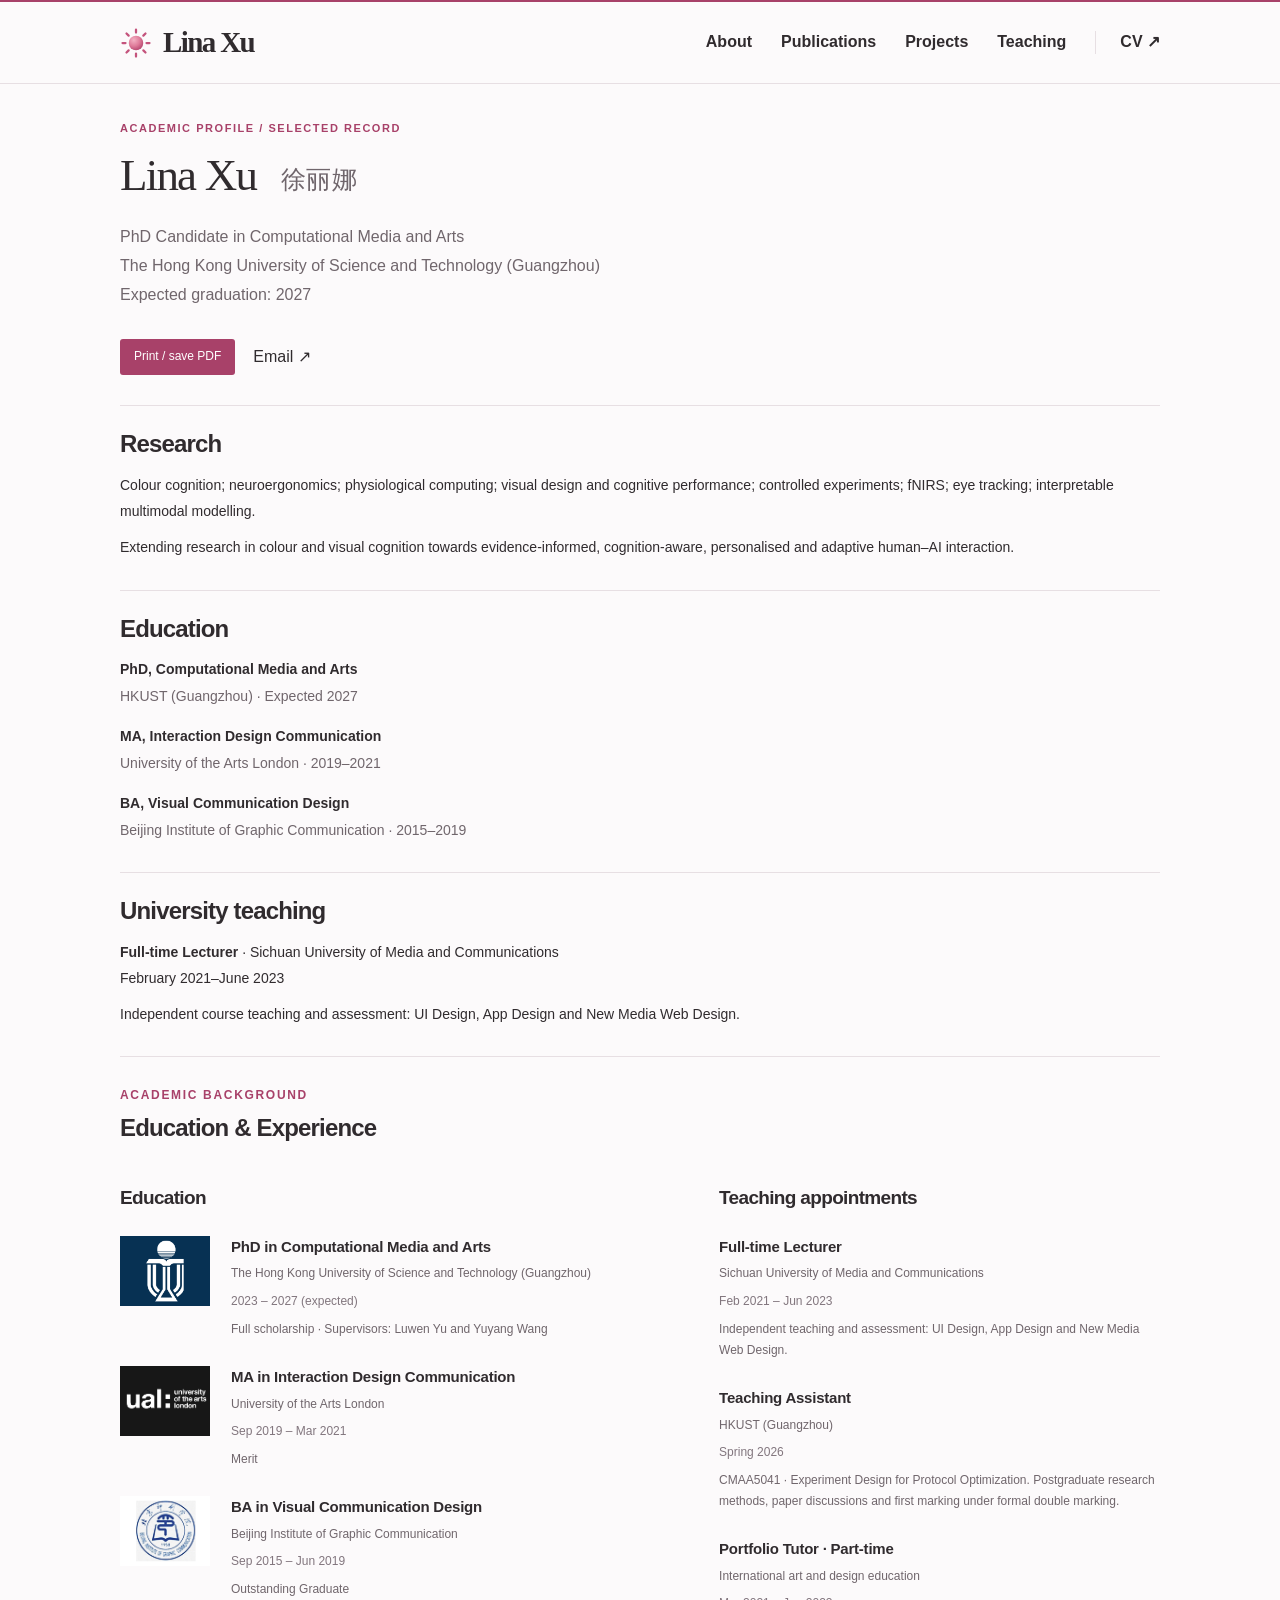
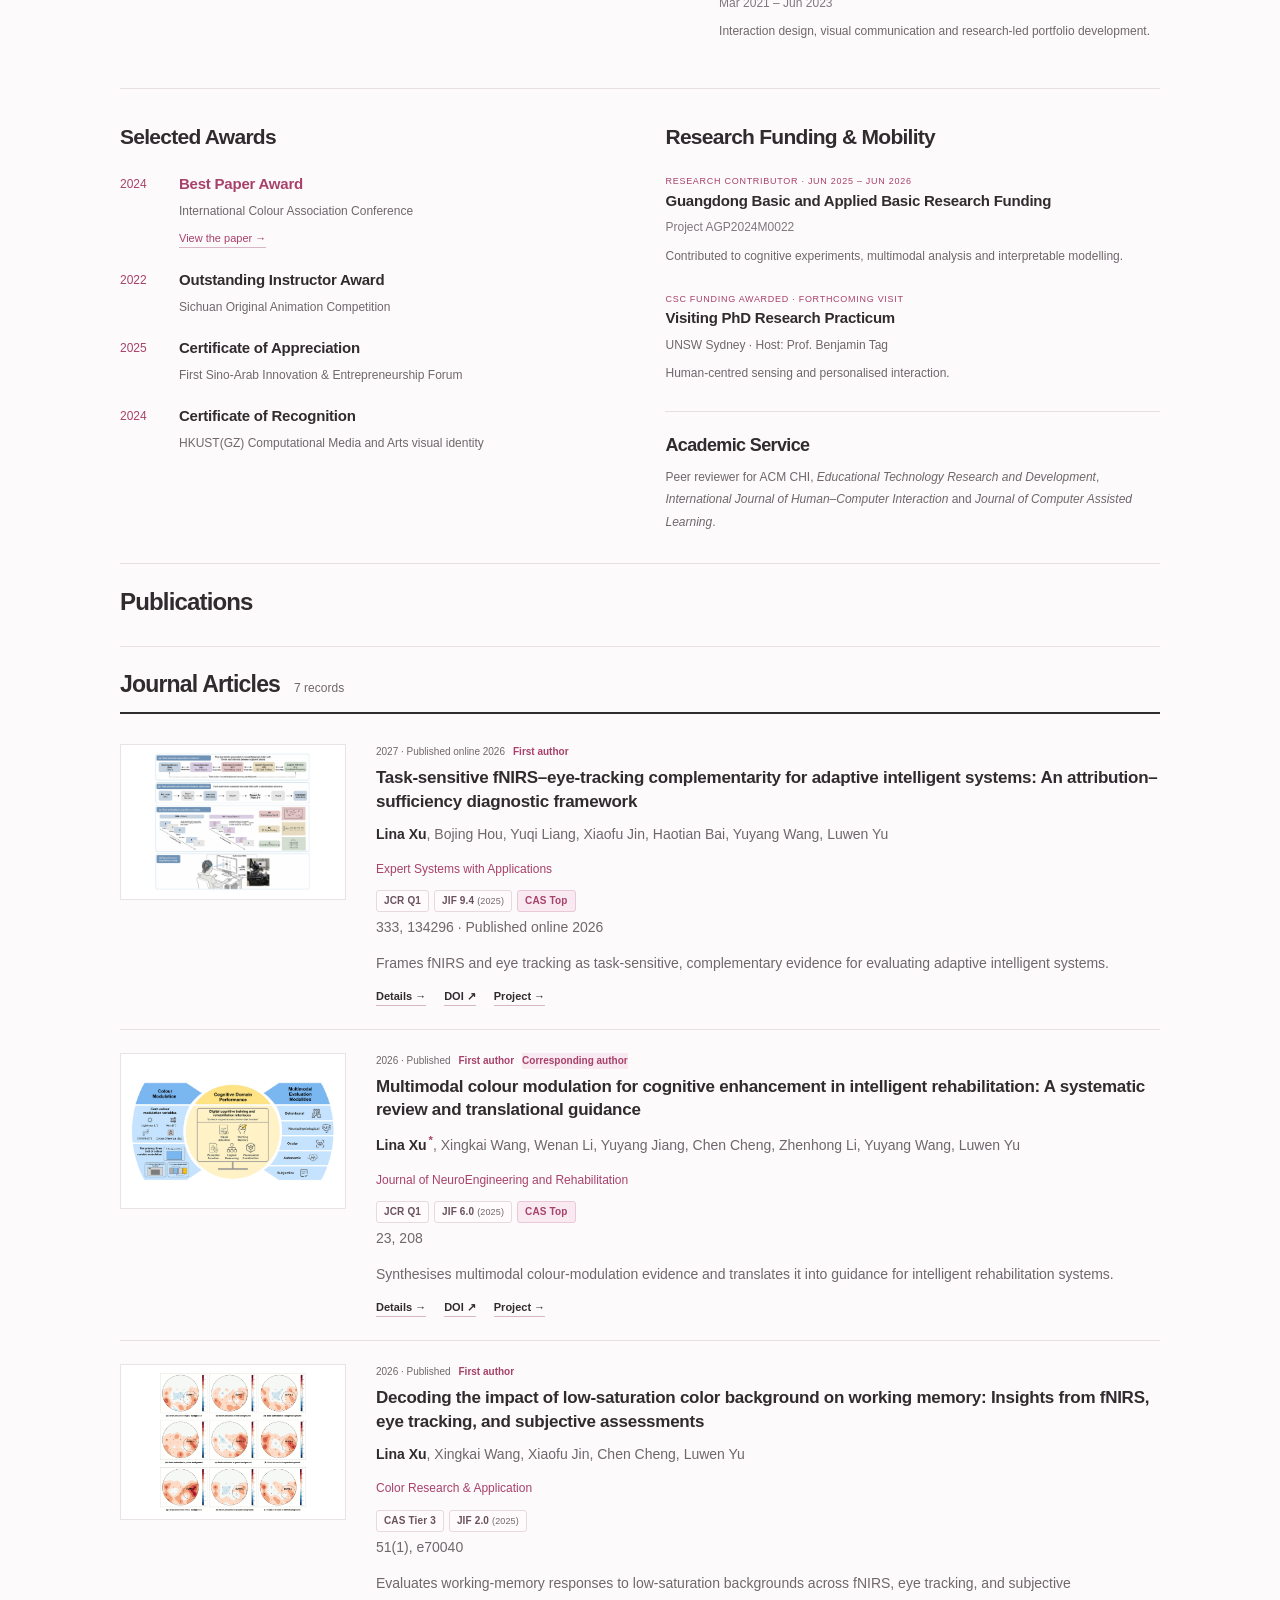
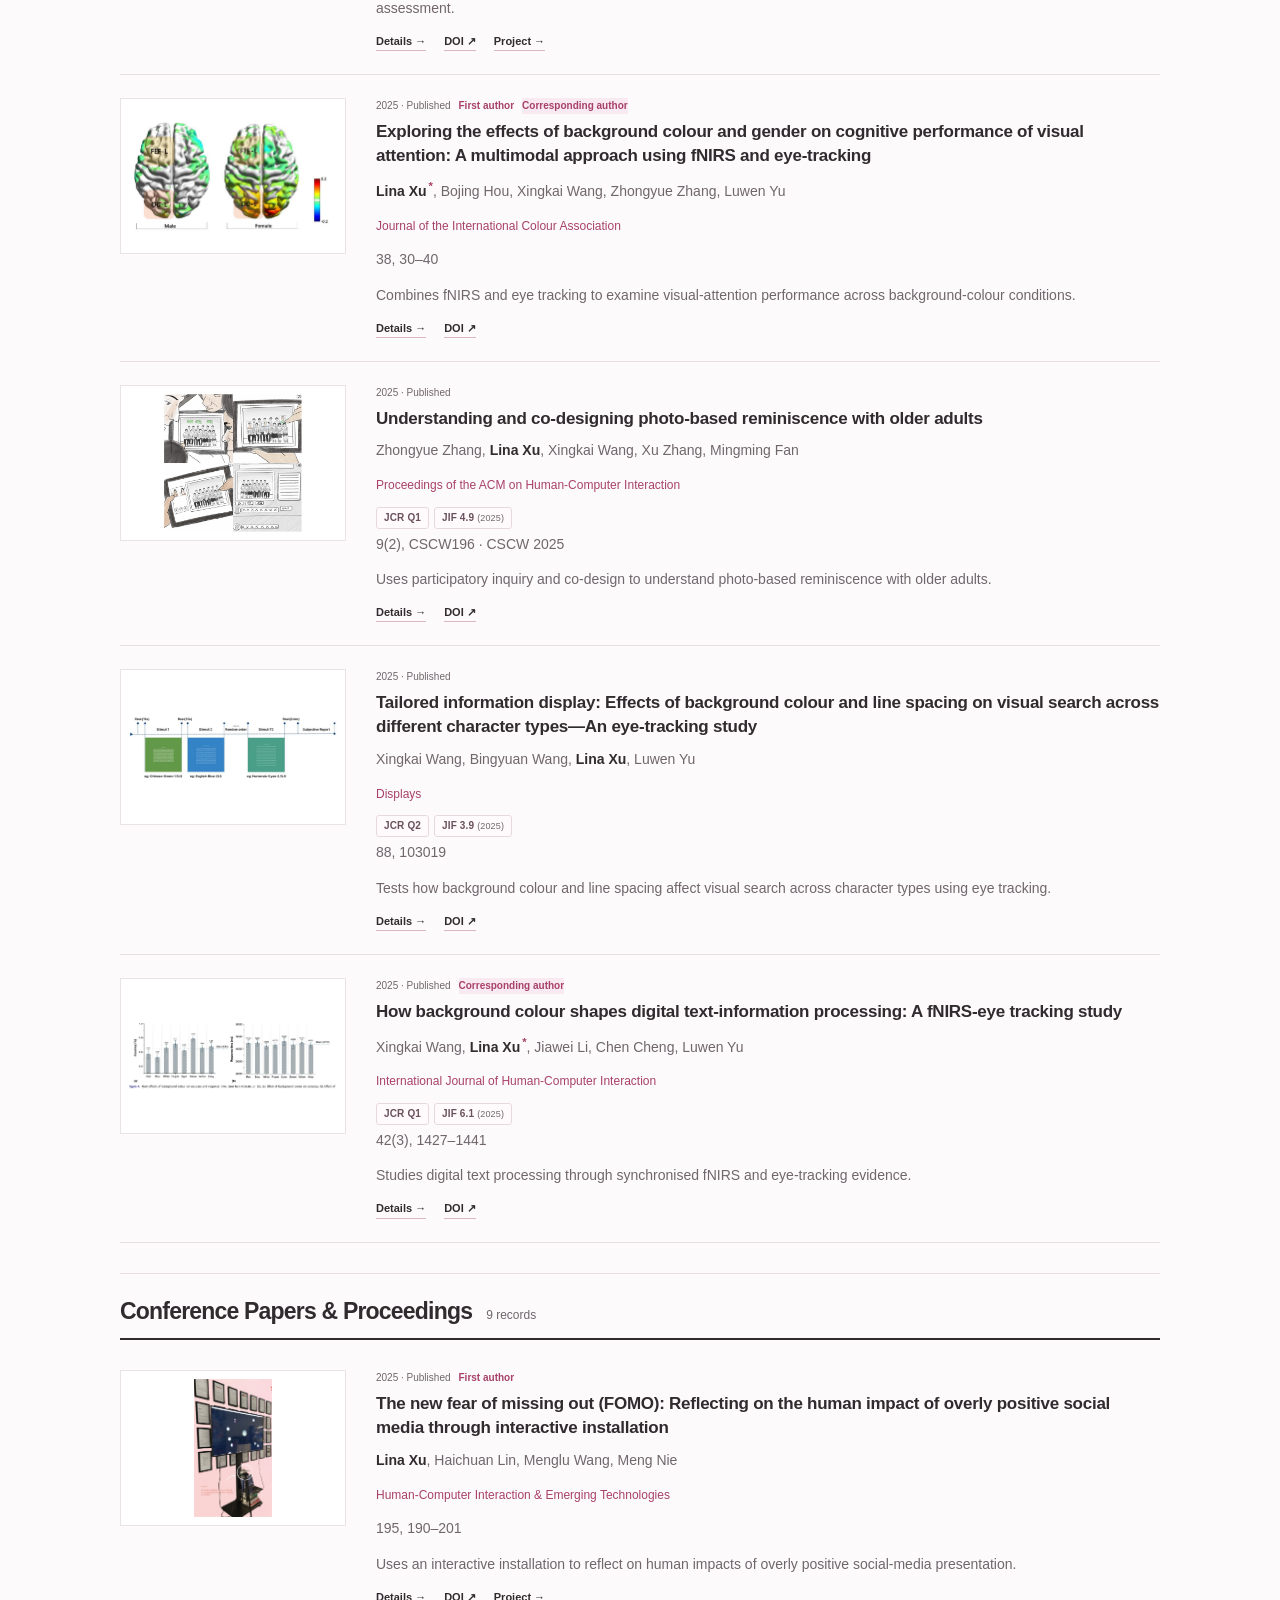
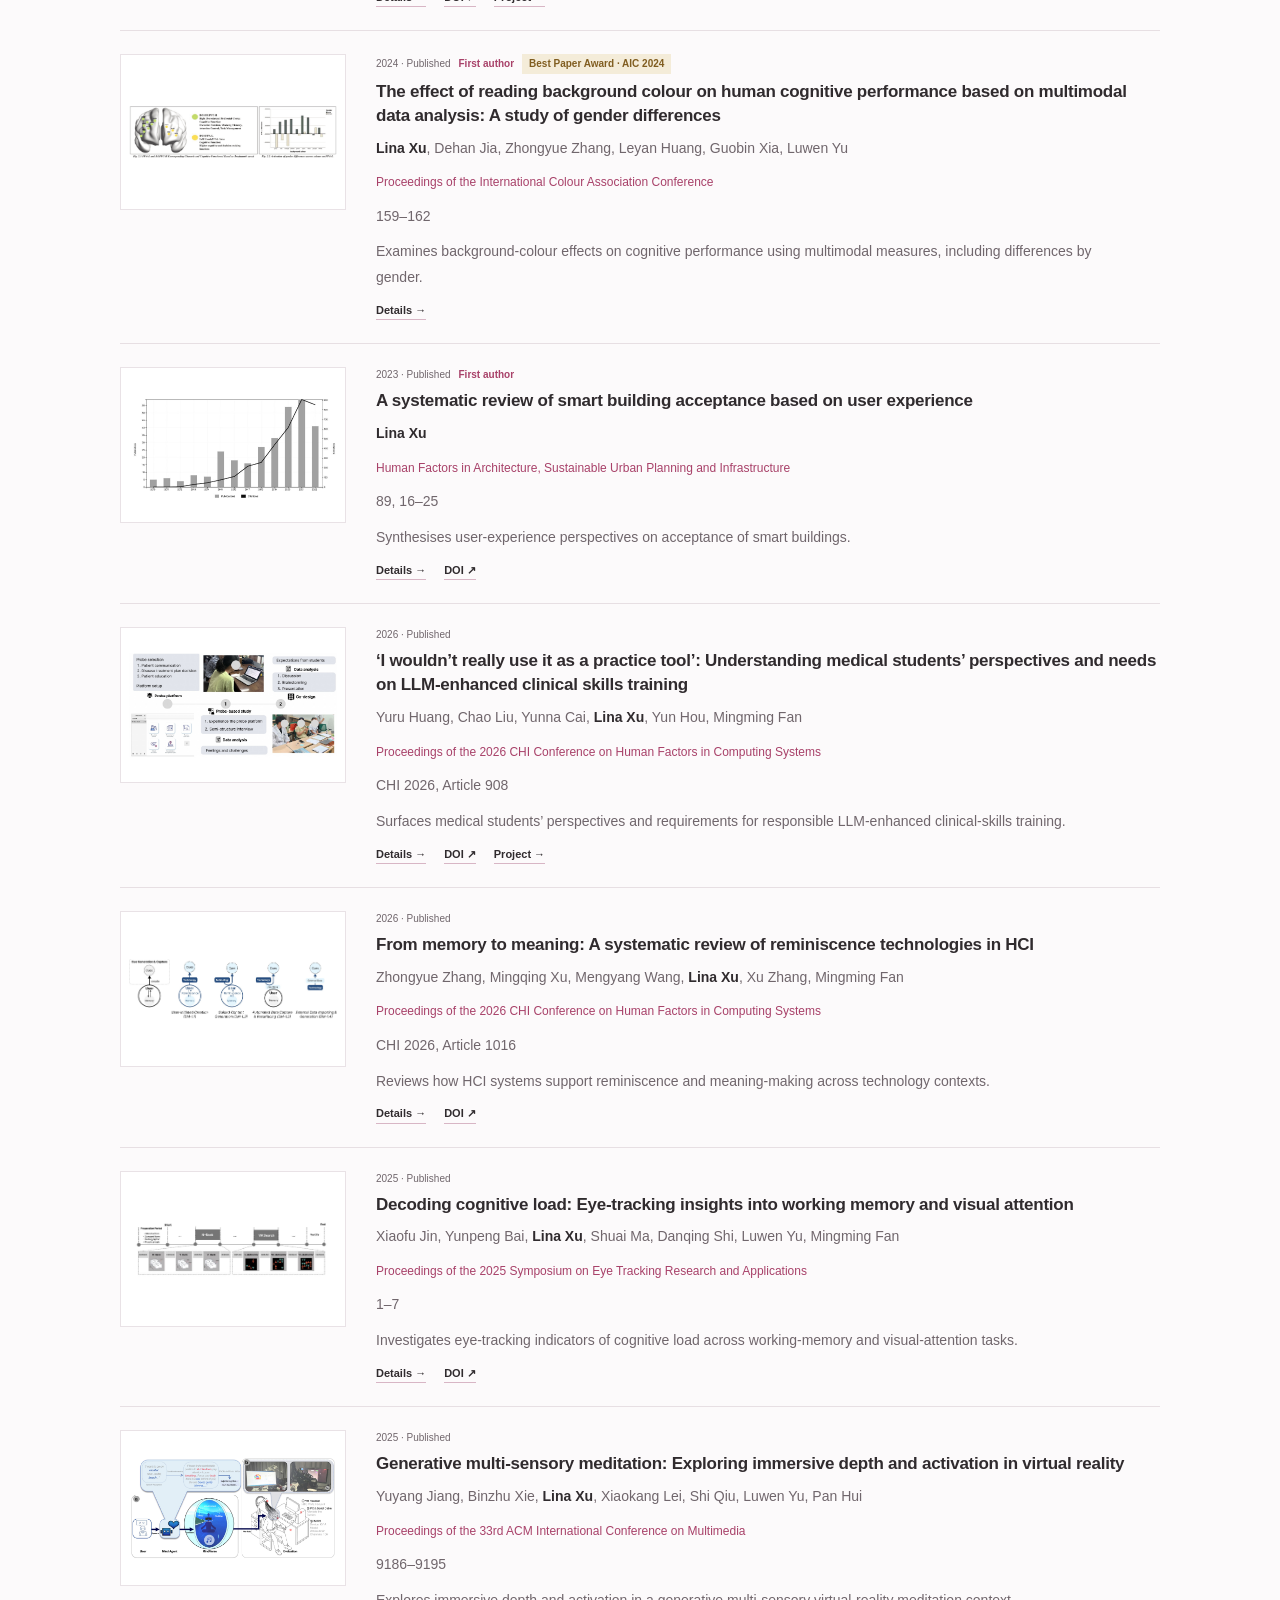
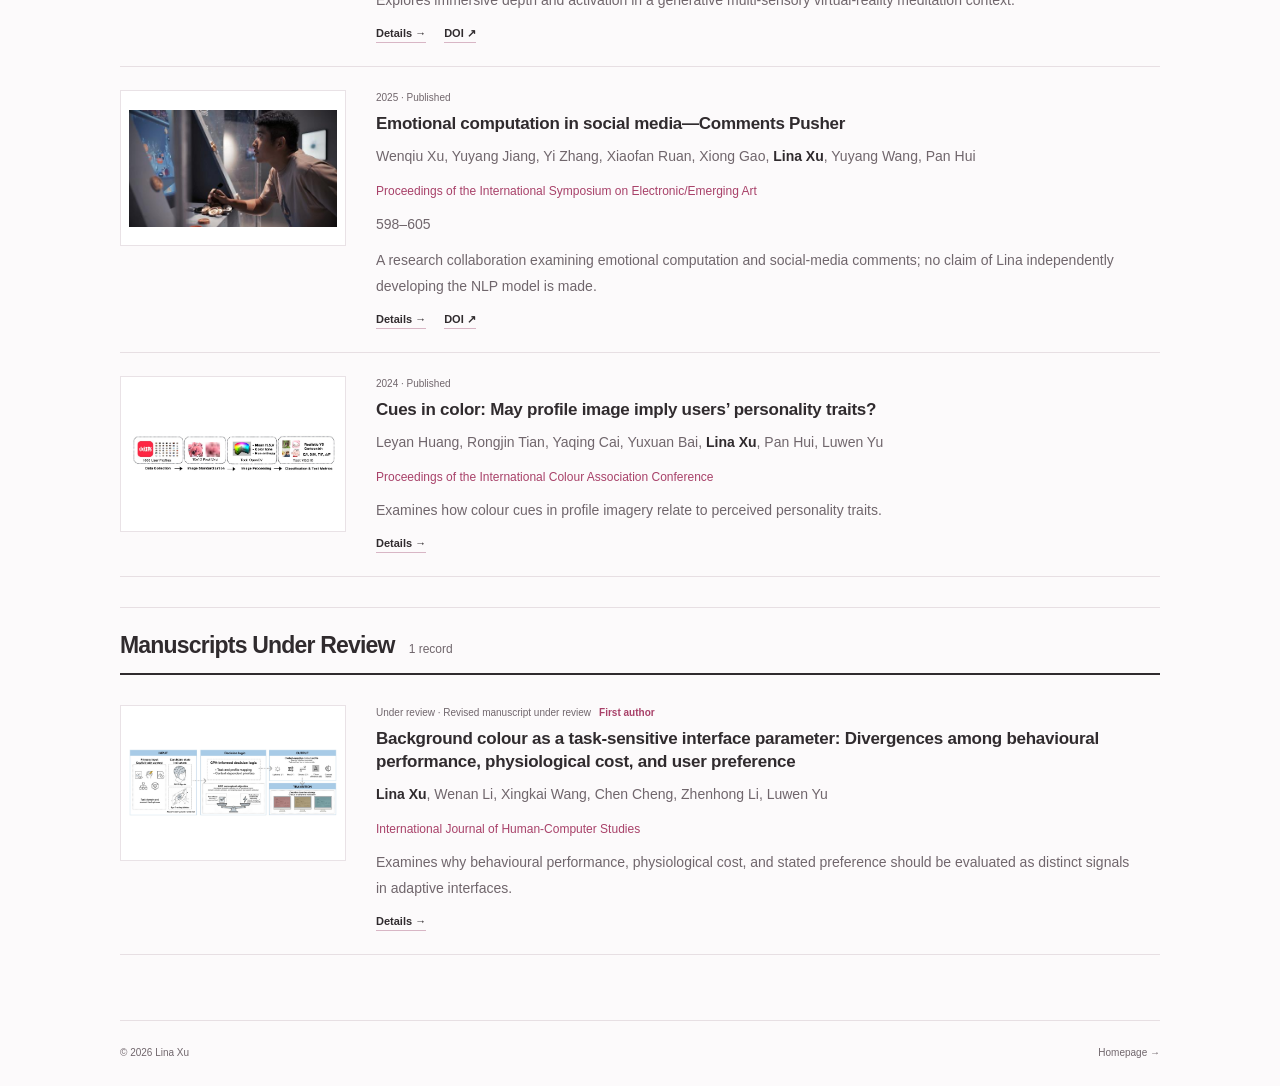
==== commit 0d92dc88: "Add pink sun identity and strengthen navigation" ====
--- a/cv.html
+++ b/cv.html
@@ -1 +1 @@
-<!doctype html><html lang="en"><head><meta charset="utf-8"><meta name="viewport" content="width=device-width,initial-scale=1"><meta name="robots" content="index,follow"><title>Academic profile — Lina Xu</title><link rel="icon" href="favicon.svg"><link rel="stylesheet" href="style.css"><link rel="stylesheet" href="v2.css"><link rel="stylesheet" href="v3.css"><link rel="stylesheet" href="v4.css"><script src="content.js" defer></script><script src="app.js" defer></script></head><body data-page="cv"><a class="skip" href="#main">Skip to content</a><header class="site-header"><div class="shell header-inner"><a class="wordmark" href="index.html">Lina Xu</a><button class="menu-toggle" aria-label="Open navigation" aria-controls="main-nav" aria-expanded="false">Menu ＋</button><nav id="main-nav" aria-label="Main navigation"><a href="index.html#about">About</a><a href="index.html#publications">Publications</a><a href="projects.html">Projects</a><a href="index.html#teaching">Teaching</a><a class="cv-nav" href="cv.html">CV ↗</a></nav></div></header><main id="main" class="shell subpage"><div id="page-content" aria-live="polite"></div></main><footer class="shell site-footer"><p>© 2026 Lina Xu</p><a href="index.html">Homepage →</a></footer><dialog id="image-viewer" aria-label="Enlarged image"><button class="viewer-close" aria-label="Close enlarged image">Close ×</button><img alt=""><p></p></dialog></body></html>
+<!doctype html><html lang="en"><head><meta charset="utf-8"><meta name="viewport" content="width=device-width,initial-scale=1"><meta name="robots" content="index,follow"><title>Academic profile — Lina Xu</title><link rel="icon" href="favicon.svg?v=sun-1"><link rel="stylesheet" href="style.css"><link rel="stylesheet" href="v2.css"><link rel="stylesheet" href="v3.css"><link rel="stylesheet" href="v4.css?v=sun-nav-1"><script src="content.js" defer></script><script src="app.js" defer></script></head><body data-page="cv"><a class="skip" href="#main">Skip to content</a><header class="site-header"><div class="shell header-inner"><a class="wordmark" href="index.html"><img class="wordmark-sun" src="favicon.svg?v=sun-1" width="32" height="32" alt="" aria-hidden="true">Lina Xu</a><button class="menu-toggle" aria-label="Open navigation" aria-controls="main-nav" aria-expanded="false">Menu ＋</button><nav id="main-nav" aria-label="Main navigation"><a href="index.html#about">About</a><a href="index.html#publications">Publications</a><a href="projects.html">Projects</a><a href="index.html#teaching">Teaching</a><a class="cv-nav" href="cv.html">CV ↗</a></nav></div></header><main id="main" class="shell subpage"><div id="page-content" aria-live="polite"></div></main><footer class="shell site-footer"><p>© 2026 Lina Xu</p><a href="index.html">Homepage →</a></footer><dialog id="image-viewer" aria-label="Enlarged image"><button class="viewer-close" aria-label="Close enlarged image">Close ×</button><img alt=""><p></p></dialog></body></html>
--- a/v4.css
+++ b/v4.css
@@ -1,4 +1,9 @@
 /* V4: approved researcher/teacher positioning and fuller, attributed case studies. */
+.site-header .wordmark{display:inline-flex;align-items:center;gap:11px;white-space:nowrap}
+.wordmark-sun{display:block;width:32px;height:32px;flex:none}
+.site-header #main-nav a{font-size:16px;font-weight:650;color:var(--ink);line-height:1.4}
+.site-header #main-nav a:hover,.site-header #main-nav a:focus-visible{color:var(--accent)}
+@media(max-width:700px){.wordmark-sun{width:28px;height:28px}.site-header .wordmark{gap:9px}.site-header .menu-toggle{font-size:14px;font-weight:600}}
 .bio{font-size:14.5px;line-height:1.85}.bio strong,.focus-panel strong{font-weight:600;color:var(--ink)}
 .focus-panel h2{font-size:25px;line-height:1.3;min-height:65px}
 .focus-panel>p:not(.eyebrow){font-size:13.5px;line-height:1.8}
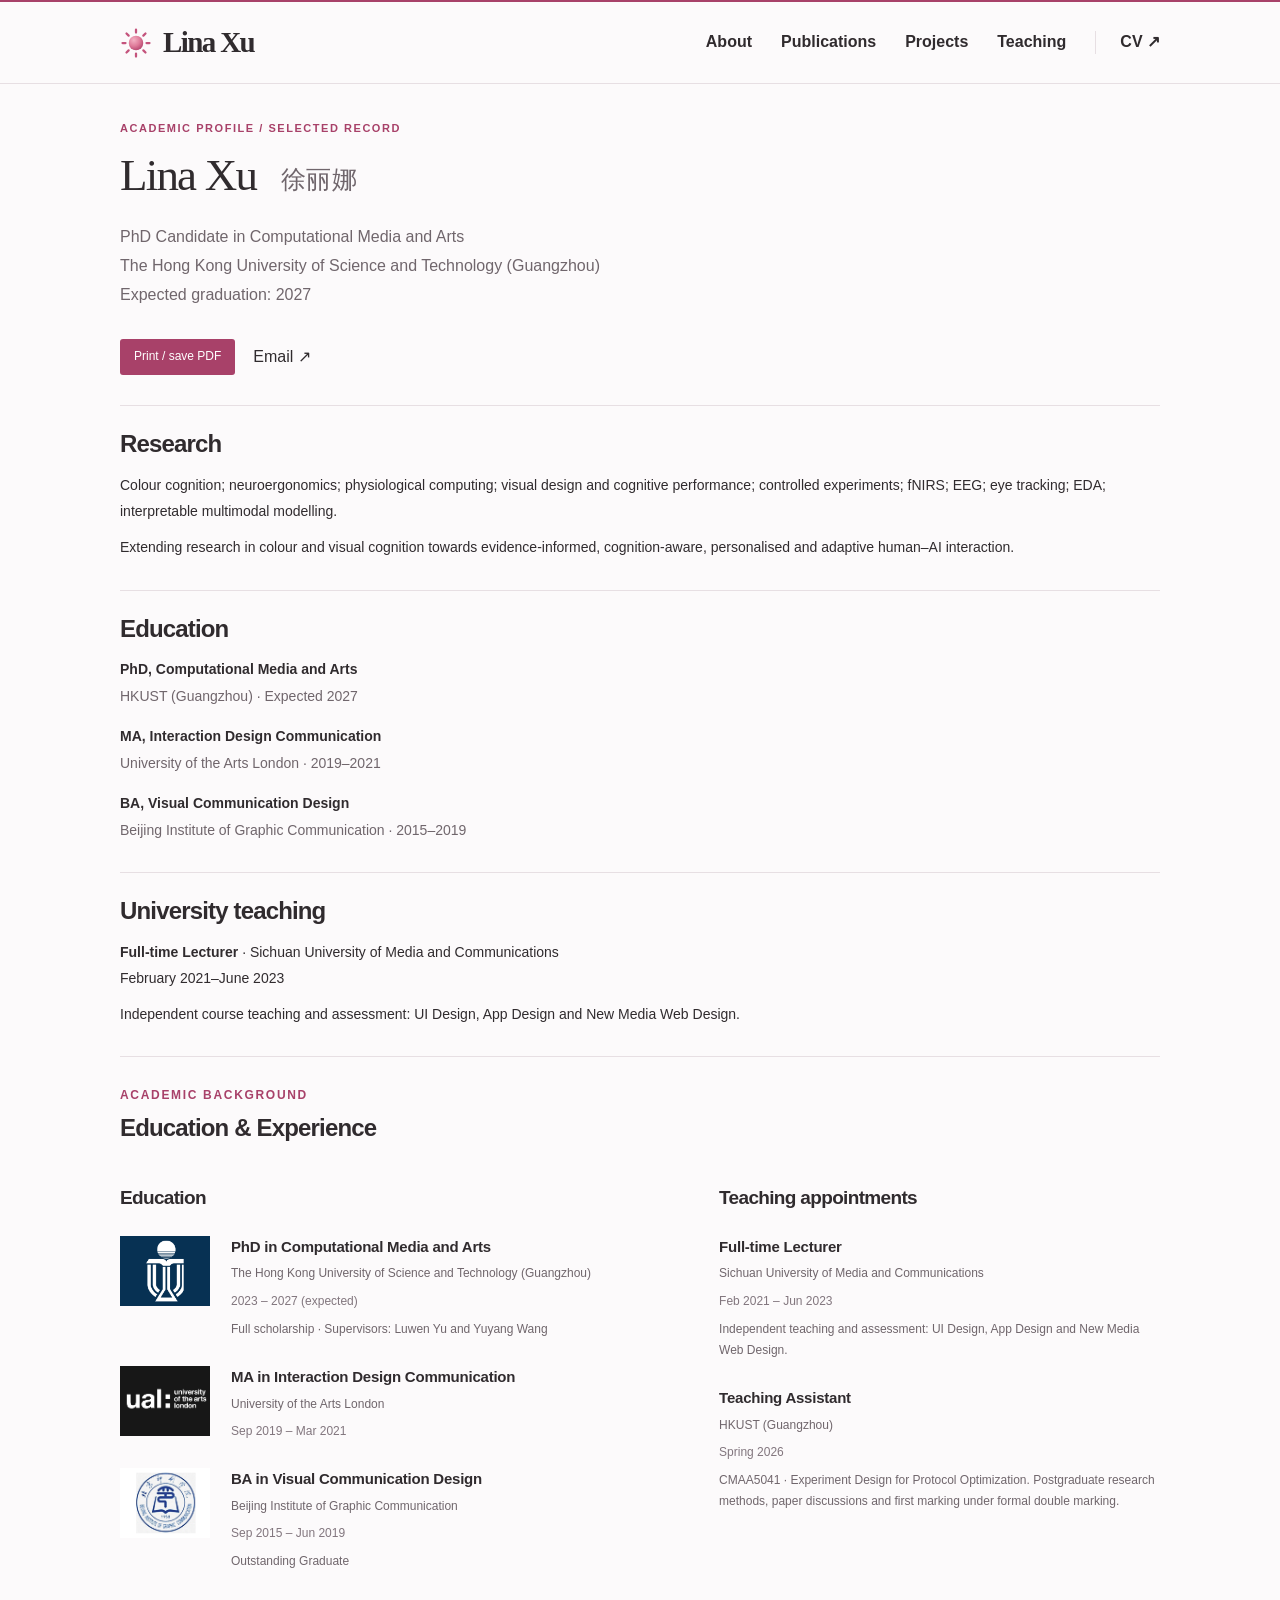
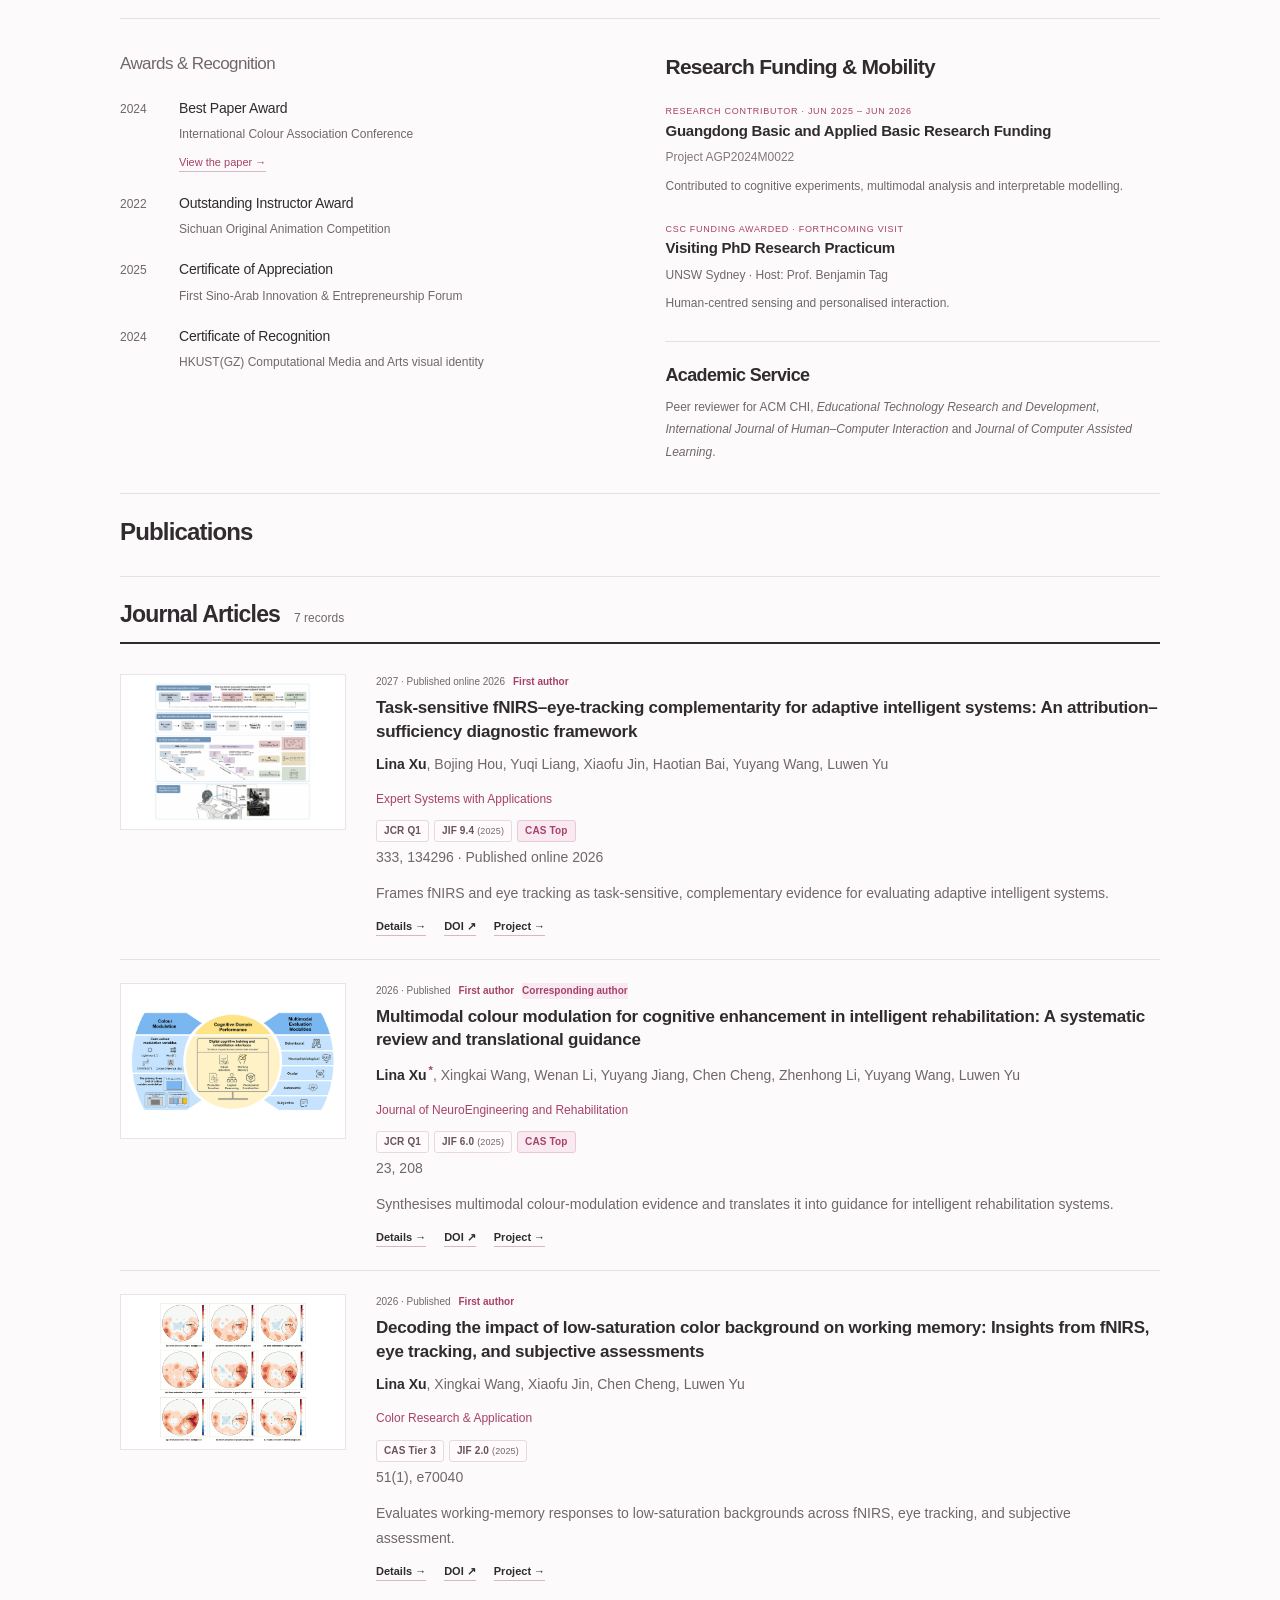
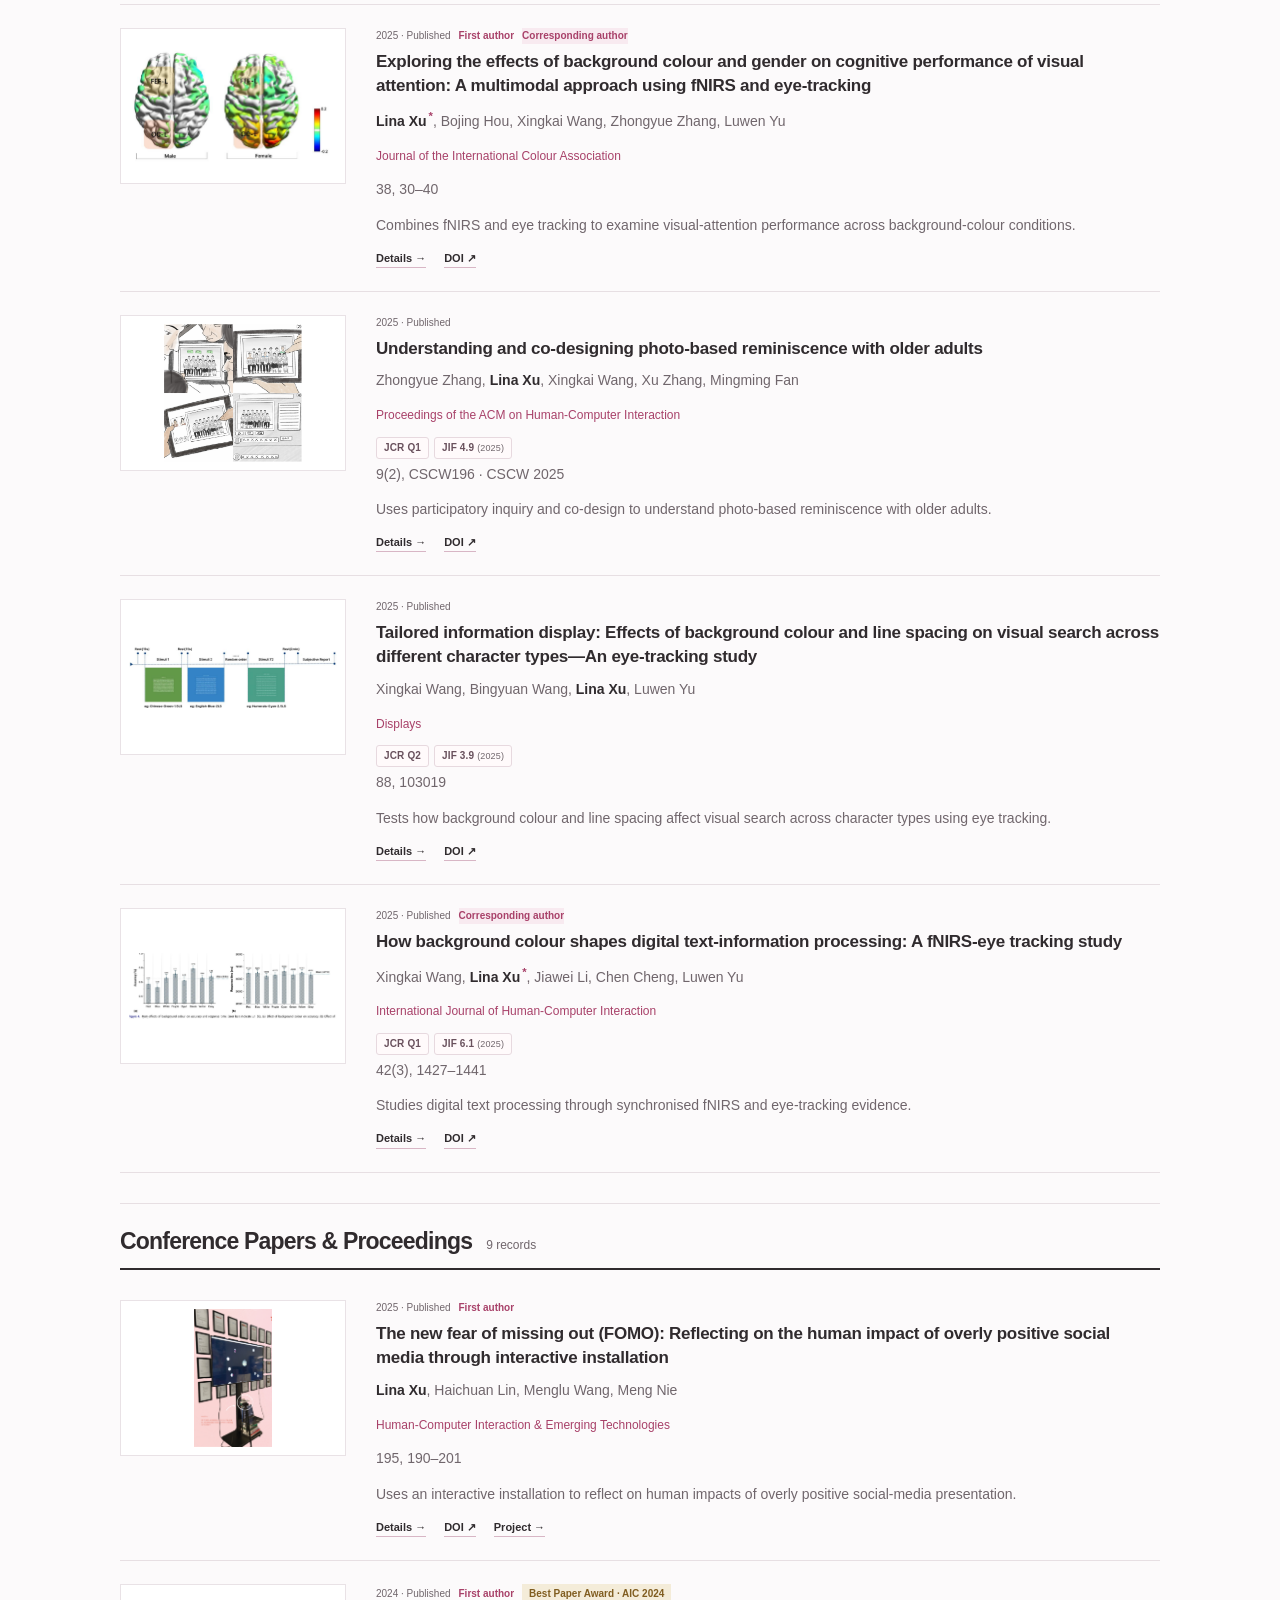
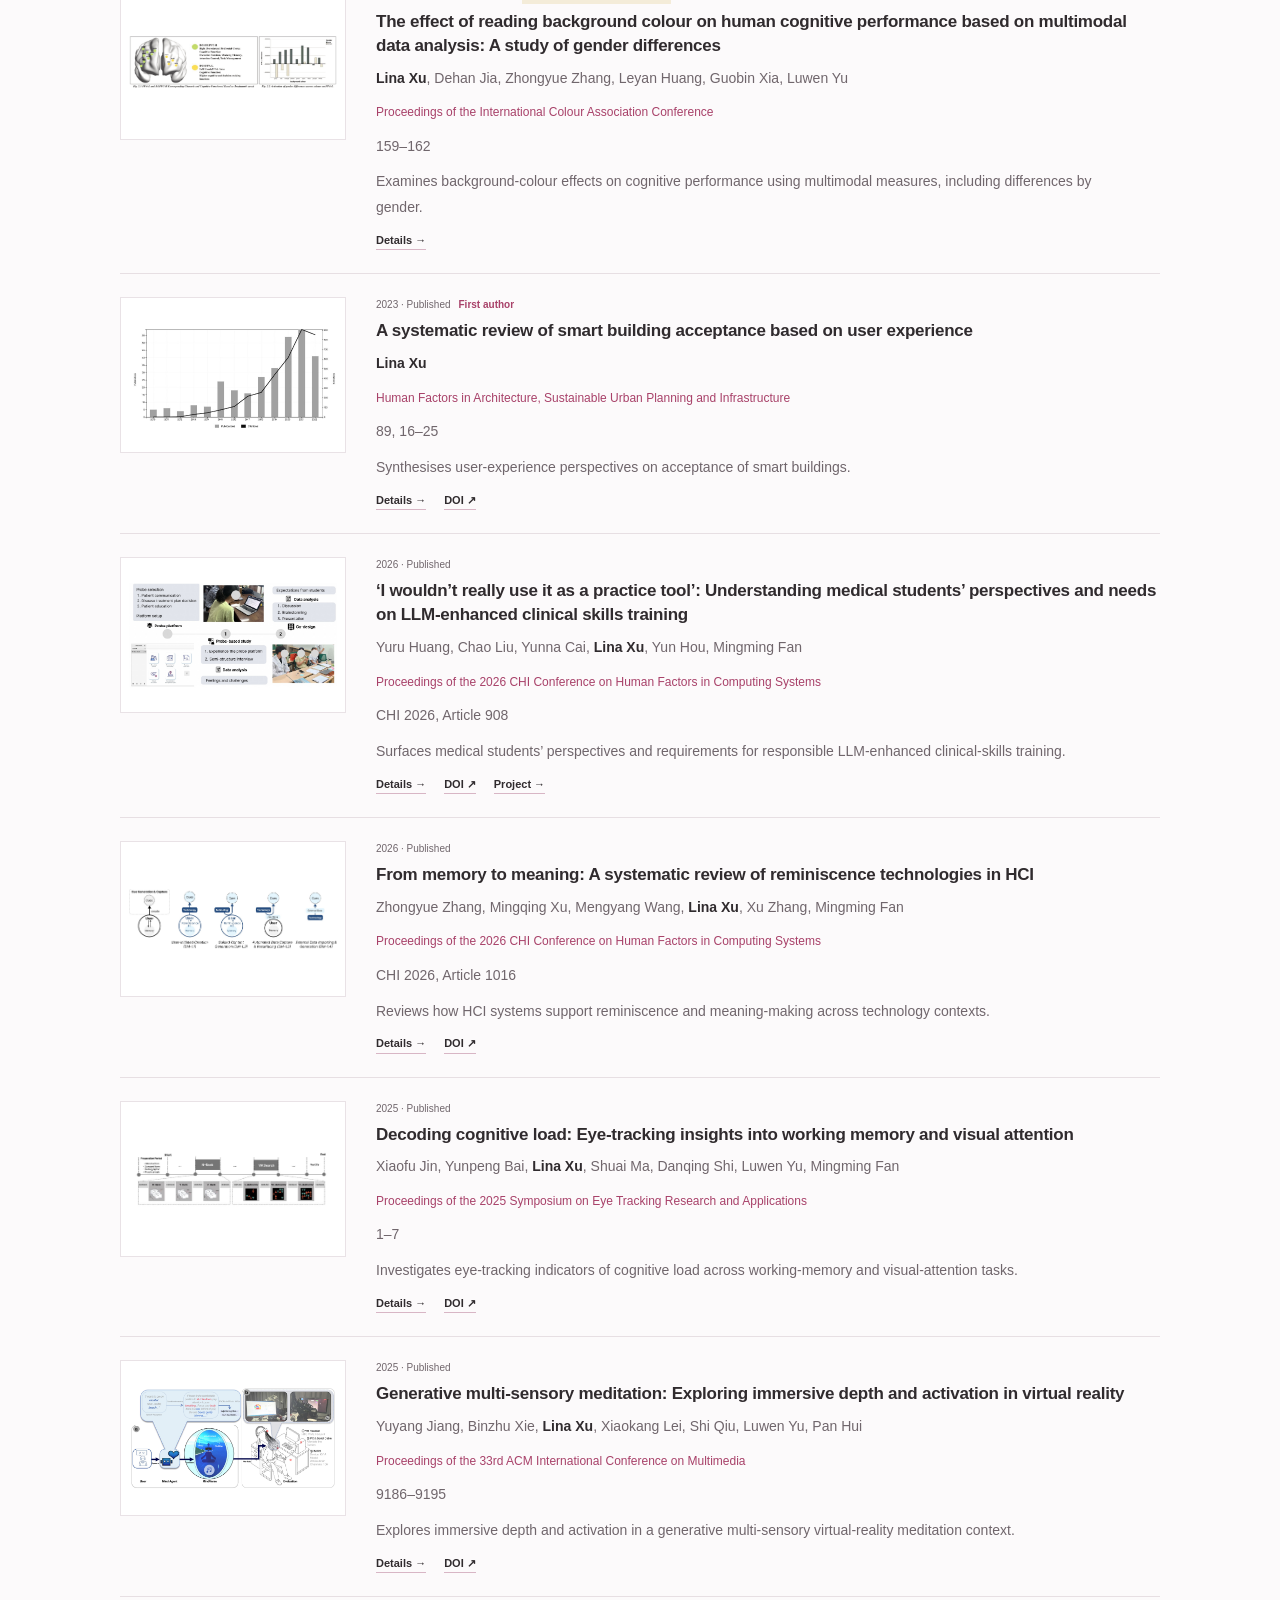
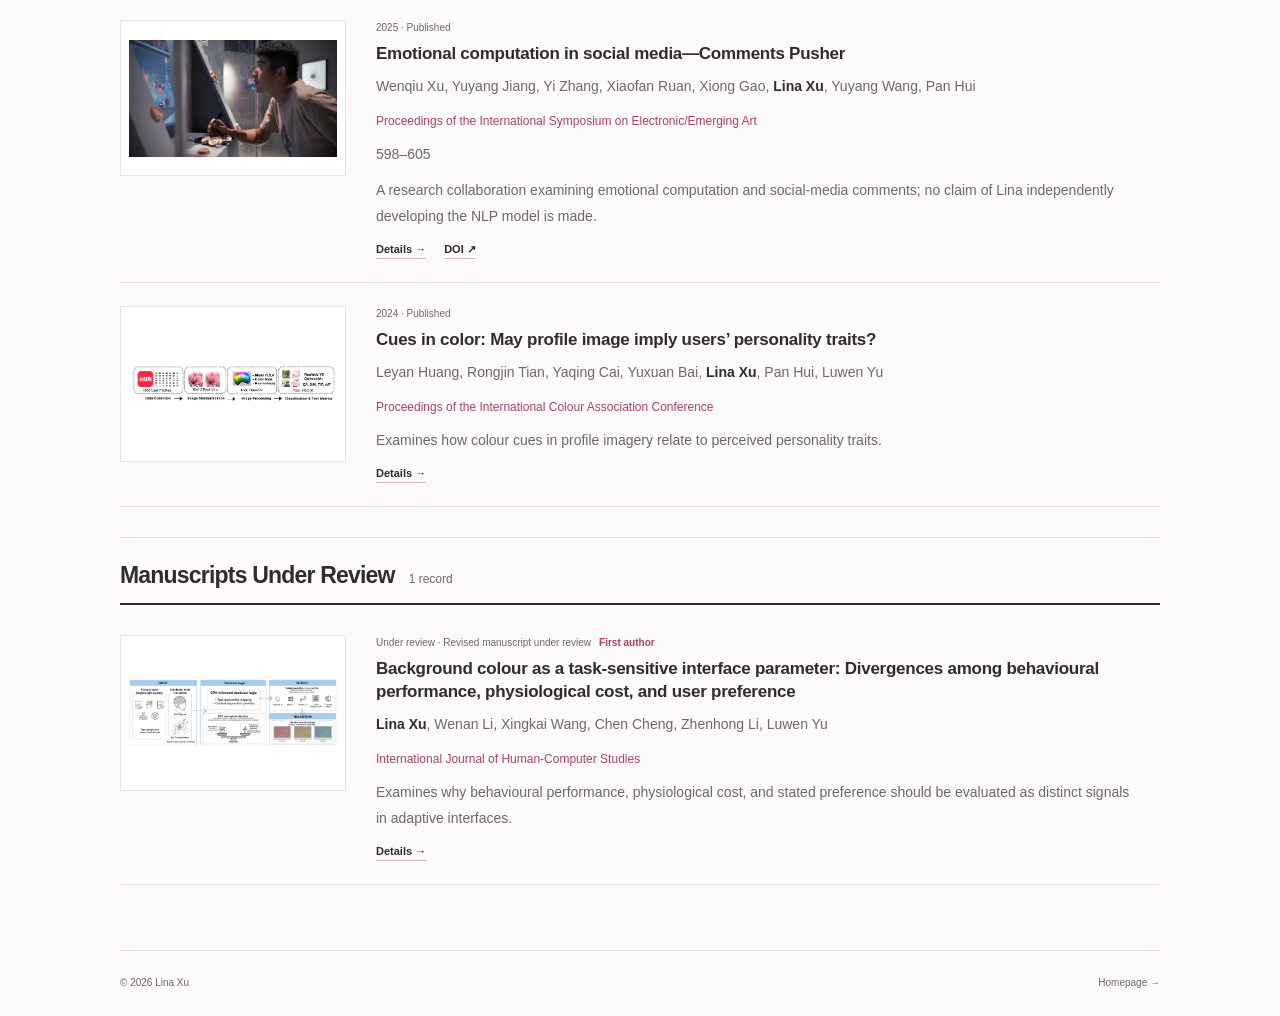
==== commit b28fe980: "Refresh research profile, news, and publication filters" ====
--- a/cv.html
+++ b/cv.html
@@ -1 +1 @@
-<!doctype html><html lang="en"><head><meta charset="utf-8"><meta name="viewport" content="width=device-width,initial-scale=1"><meta name="robots" content="index,follow"><title>Academic profile — Lina Xu</title><link rel="icon" href="favicon.svg?v=sun-1"><link rel="stylesheet" href="style.css"><link rel="stylesheet" href="v2.css"><link rel="stylesheet" href="v3.css"><link rel="stylesheet" href="v4.css?v=sun-nav-1"><script src="content.js" defer></script><script src="app.js" defer></script></head><body data-page="cv"><a class="skip" href="#main">Skip to content</a><header class="site-header"><div class="shell header-inner"><a class="wordmark" href="index.html"><img class="wordmark-sun" src="favicon.svg?v=sun-1" width="32" height="32" alt="" aria-hidden="true">Lina Xu</a><button class="menu-toggle" aria-label="Open navigation" aria-controls="main-nav" aria-expanded="false">Menu ＋</button><nav id="main-nav" aria-label="Main navigation"><a href="index.html#about">About</a><a href="index.html#publications">Publications</a><a href="projects.html">Projects</a><a href="index.html#teaching">Teaching</a><a class="cv-nav" href="cv.html">CV ↗</a></nav></div></header><main id="main" class="shell subpage"><div id="page-content" aria-live="polite"></div></main><footer class="shell site-footer"><p>© 2026 Lina Xu</p><a href="index.html">Homepage →</a></footer><dialog id="image-viewer" aria-label="Enlarged image"><button class="viewer-close" aria-label="Close enlarged image">Close ×</button><img alt=""><p></p></dialog></body></html>
+<!doctype html><html lang="en"><head><meta charset="utf-8"><meta name="viewport" content="width=device-width,initial-scale=1"><meta name="robots" content="index,follow"><title>Academic profile — Lina Xu</title><link rel="icon" href="favicon.svg?v=sun-1"><link rel="stylesheet" href="style.css"><link rel="stylesheet" href="v2.css"><link rel="stylesheet" href="v3.css"><link rel="stylesheet" href="v4.css?v=profile-news-2"><script src="content.js?v=profile-news-2" defer></script><script src="app.js?v=profile-news-2" defer></script></head><body data-page="cv"><a class="skip" href="#main">Skip to content</a><header class="site-header"><div class="shell header-inner"><a class="wordmark" href="index.html"><img class="wordmark-sun" src="favicon.svg?v=sun-1" width="32" height="32" alt="" aria-hidden="true">Lina Xu</a><button class="menu-toggle" aria-label="Open navigation" aria-controls="main-nav" aria-expanded="false">Menu ＋</button><nav id="main-nav" aria-label="Main navigation"><a href="index.html#about">About</a><a href="index.html#publications">Publications</a><a href="projects.html">Projects</a><a href="index.html#teaching">Teaching</a><a class="cv-nav" href="cv.html">CV ↗</a></nav></div></header><main id="main" class="shell subpage"><div id="page-content" aria-live="polite"></div></main><footer class="shell site-footer"><p>© 2026 Lina Xu</p><a href="index.html">Homepage →</a></footer><dialog id="image-viewer" aria-label="Enlarged image"><button class="viewer-close" aria-label="Close enlarged image">Close ×</button><img alt=""><p></p></dialog></body></html>
--- a/v4.css
+++ b/v4.css
@@ -4,6 +4,30 @@
 .site-header #main-nav a{font-size:16px;font-weight:650;color:var(--ink);line-height:1.4}
 .site-header #main-nav a:hover,.site-header #main-nav a:focus-visible{color:var(--accent)}
 @media(max-width:700px){.wordmark-sun{width:28px;height:28px}.site-header .wordmark{gap:9px}.site-header .menu-toggle{font-size:14px;font-weight:600}}
+.research-interests{display:grid;grid-template-columns:160px minmax(0,1fr);gap:25px;align-items:baseline;padding-block:22px;border-block:1px solid var(--line)}
+.research-interests h2{font-size:11px;line-height:1.8;letter-spacing:.12em}
+.research-interests ul{display:flex;flex-wrap:wrap;gap:8px 0;list-style:none;margin:0;padding:0}
+.research-interests li{font-size:13px;line-height:1.8;font-weight:500;color:var(--ink)}
+.research-interests li:not(:last-child)::after{content:'/';display:inline-block;margin-inline:13px;color:#cbb6bf;font-weight:400}
+.news-section{padding-block:43px 34px}
+.news-section .section-heading{margin-bottom:22px;align-items:end}
+.news-section h2{font-size:32px}
+.news-list{list-style:none;margin:0;padding:0}
+.news-item{display:grid;grid-template-columns:110px minmax(0,1fr);gap:28px;padding-block:19px;border-top:1px solid var(--line)}
+.news-item time{font-size:12px;font-weight:600;color:var(--accent);line-height:1.85;white-space:nowrap}
+.news-item p{font-size:13.5px;line-height:1.85;color:var(--muted);margin:0}
+.news-item a{color:var(--ink);border-bottom:1px solid #d9bac8;text-underline-offset:3px}
+.news-item a:hover{color:var(--accent);border-color:var(--accent)}
+.news-archive{border-bottom:1px solid var(--line)}
+.news-archive summary{display:flex;gap:12px;align-items:center;width:max-content;list-style:none;cursor:pointer;padding:15px 0;font-size:12px;font-weight:600;color:var(--ink)}
+.news-archive summary::-webkit-details-marker{display:none}
+.news-archive summary span{display:inline-block;transition:transform .15s}
+.news-archive[open] summary span{transform:rotate(180deg)}
+.news-archive summary:focus-visible{outline:2px solid var(--accent);outline-offset:4px}
+.academic-records-grid .recognition-heading{font-size:17px;font-weight:500;color:var(--muted)}
+.academic-records-grid section[aria-labelledby="honours-title"] h4{font-weight:400;color:var(--ink);font-size:14px}
+.academic-records-grid section[aria-labelledby="honours-title"] .record-year{color:var(--muted)}
+@media(max-width:700px){.research-interests{grid-template-columns:1fr;gap:10px;padding-block:19px}.research-interests li{font-size:12px}.research-interests li:not(:last-child)::after{margin-inline:9px}.news-section{padding-block:31px 24px}.news-section h2{font-size:29px}.news-item{grid-template-columns:85px minmax(0,1fr);gap:17px;padding-block:17px}.news-item time{font-size:11px}.news-item p{font-size:13px}.news-archive summary{font-size:12px}}
 .bio{font-size:14.5px;line-height:1.85}.bio strong,.focus-panel strong{font-weight:600;color:var(--ink)}
 .focus-panel h2{font-size:25px;line-height:1.3;min-height:65px}
 .focus-panel>p:not(.eyebrow){font-size:13.5px;line-height:1.8}
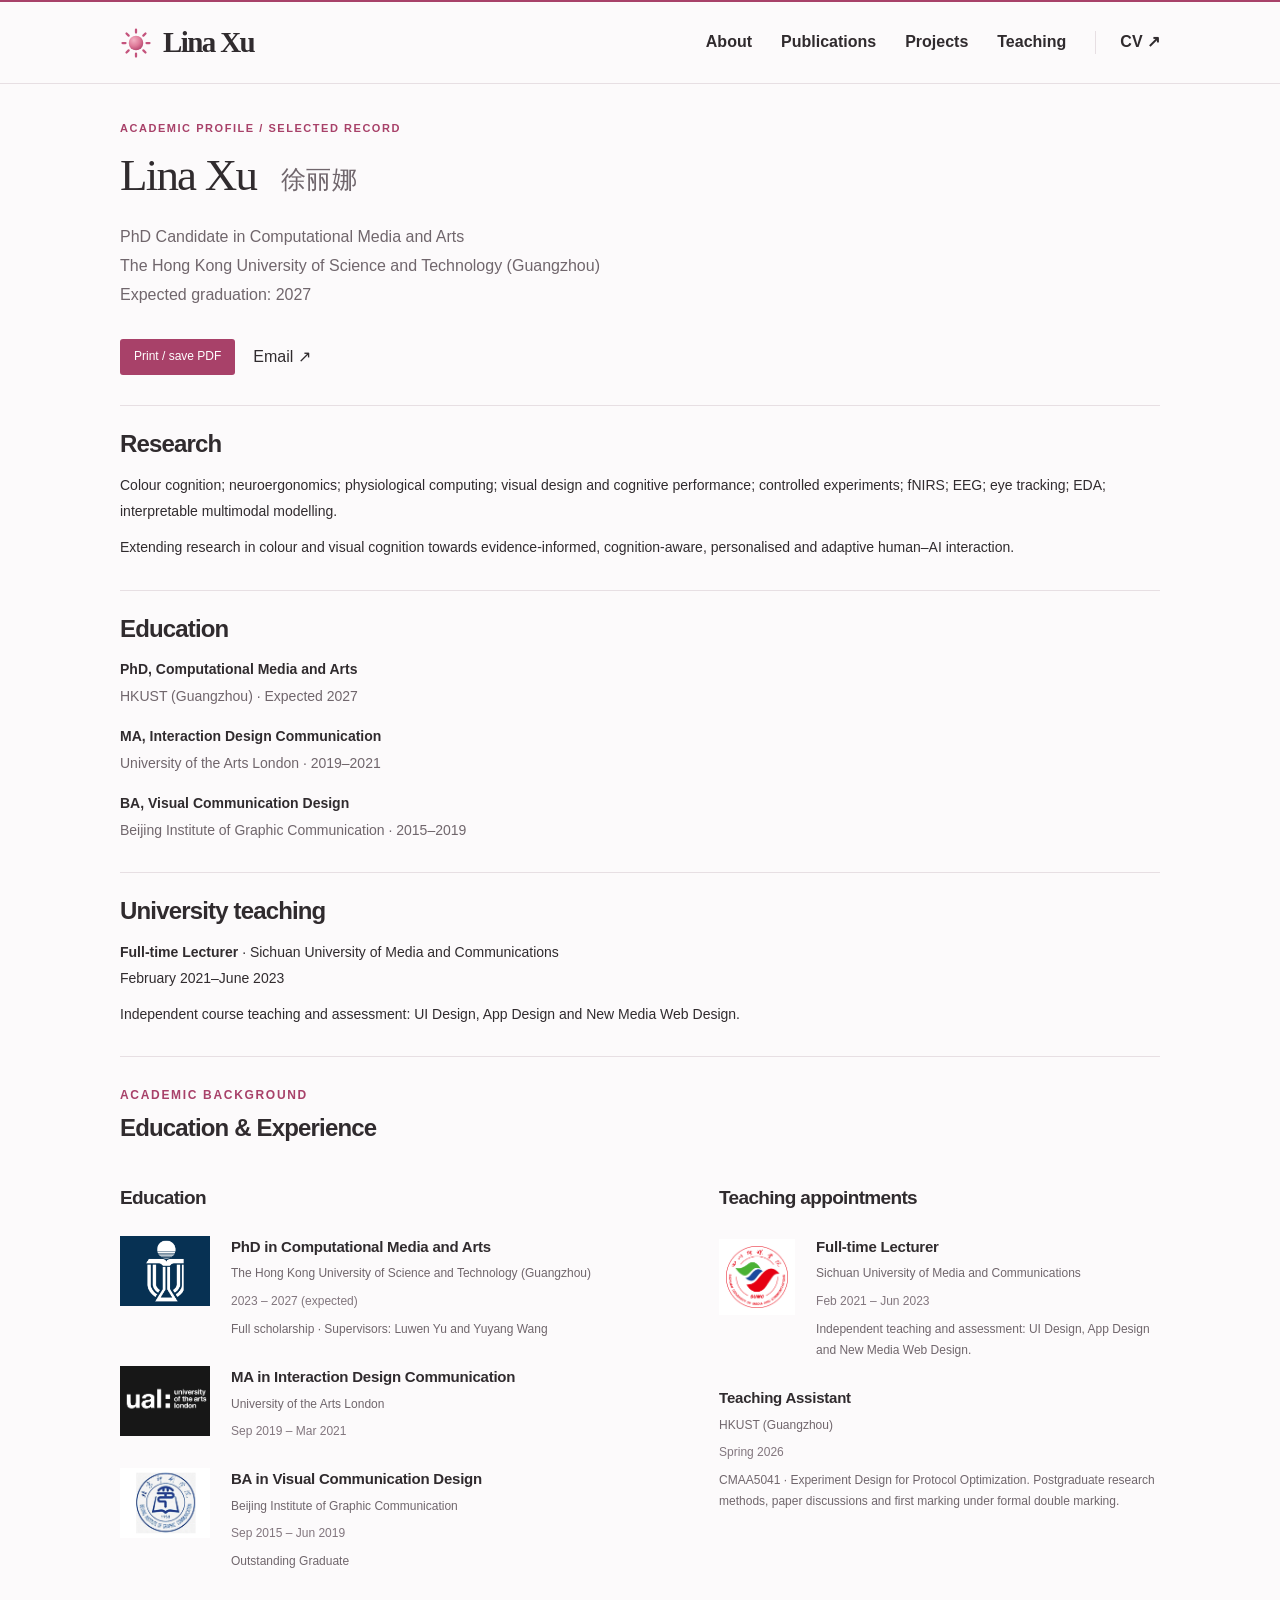
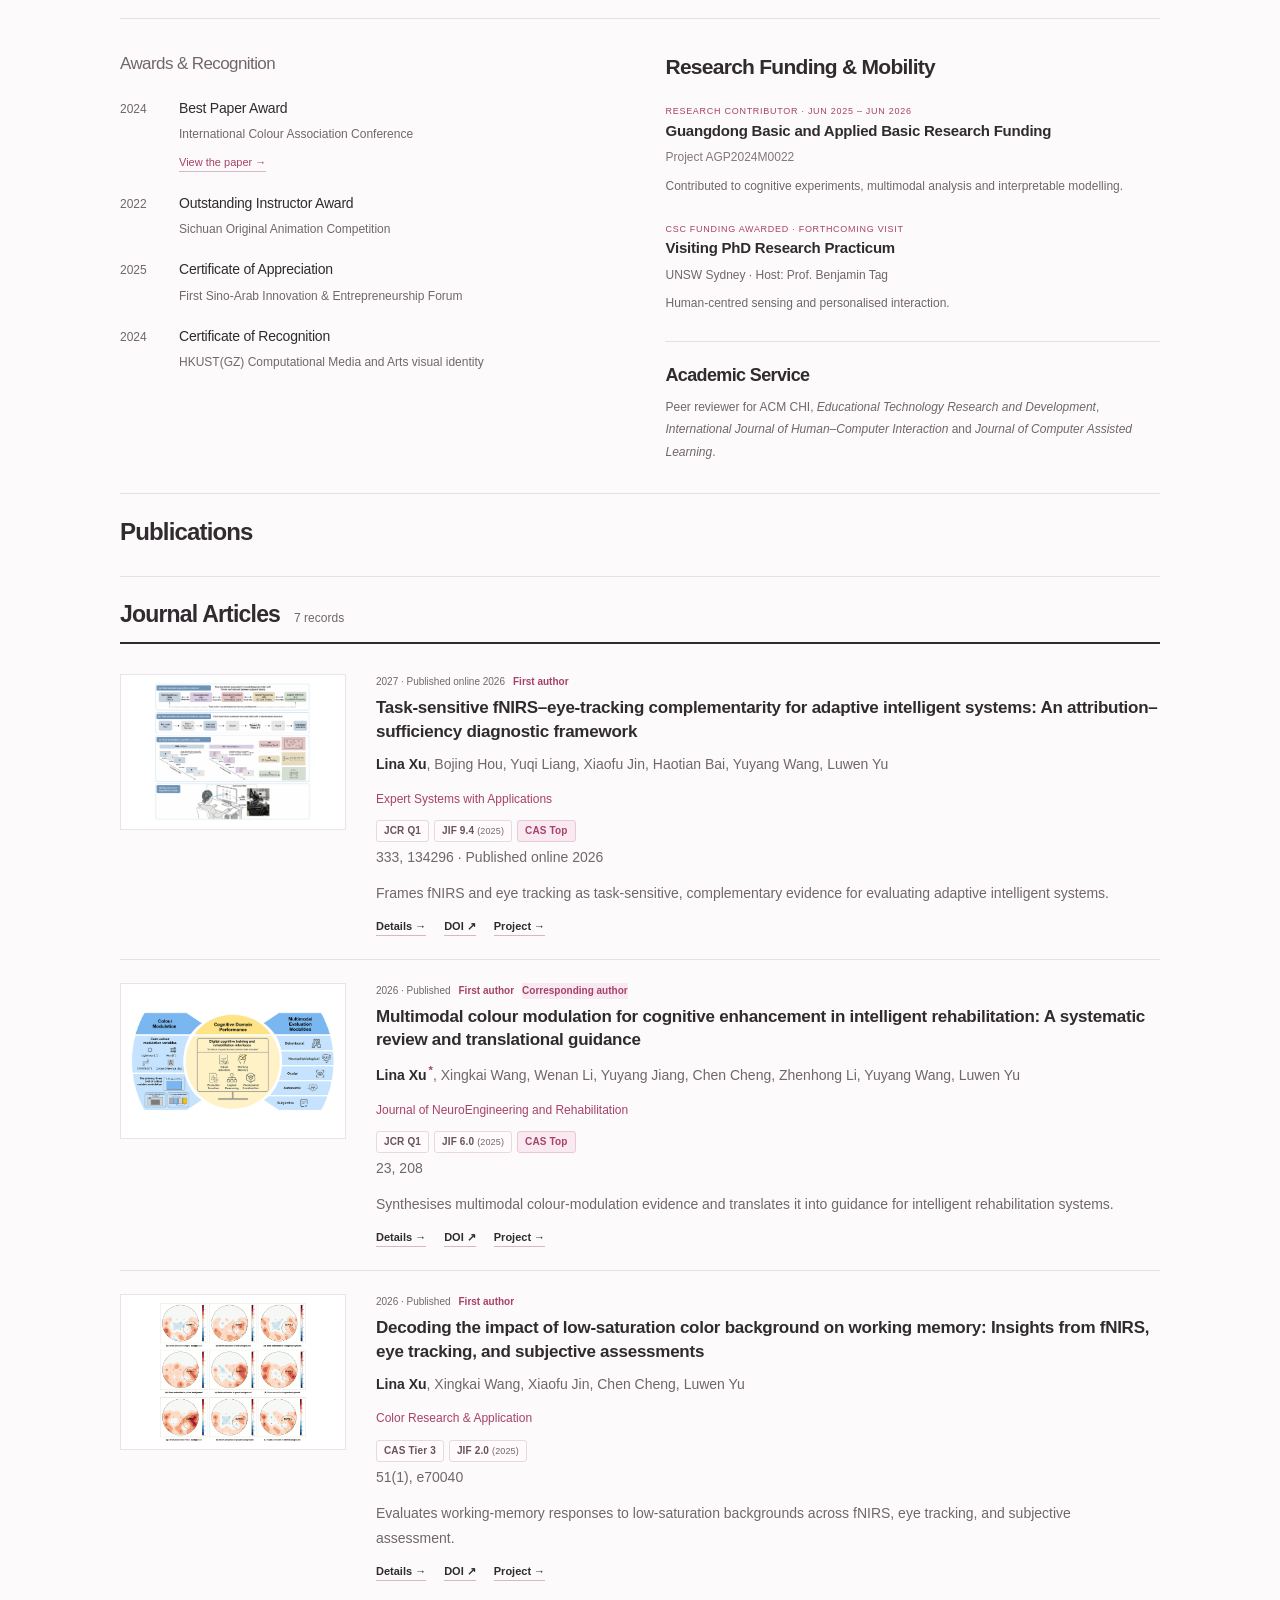
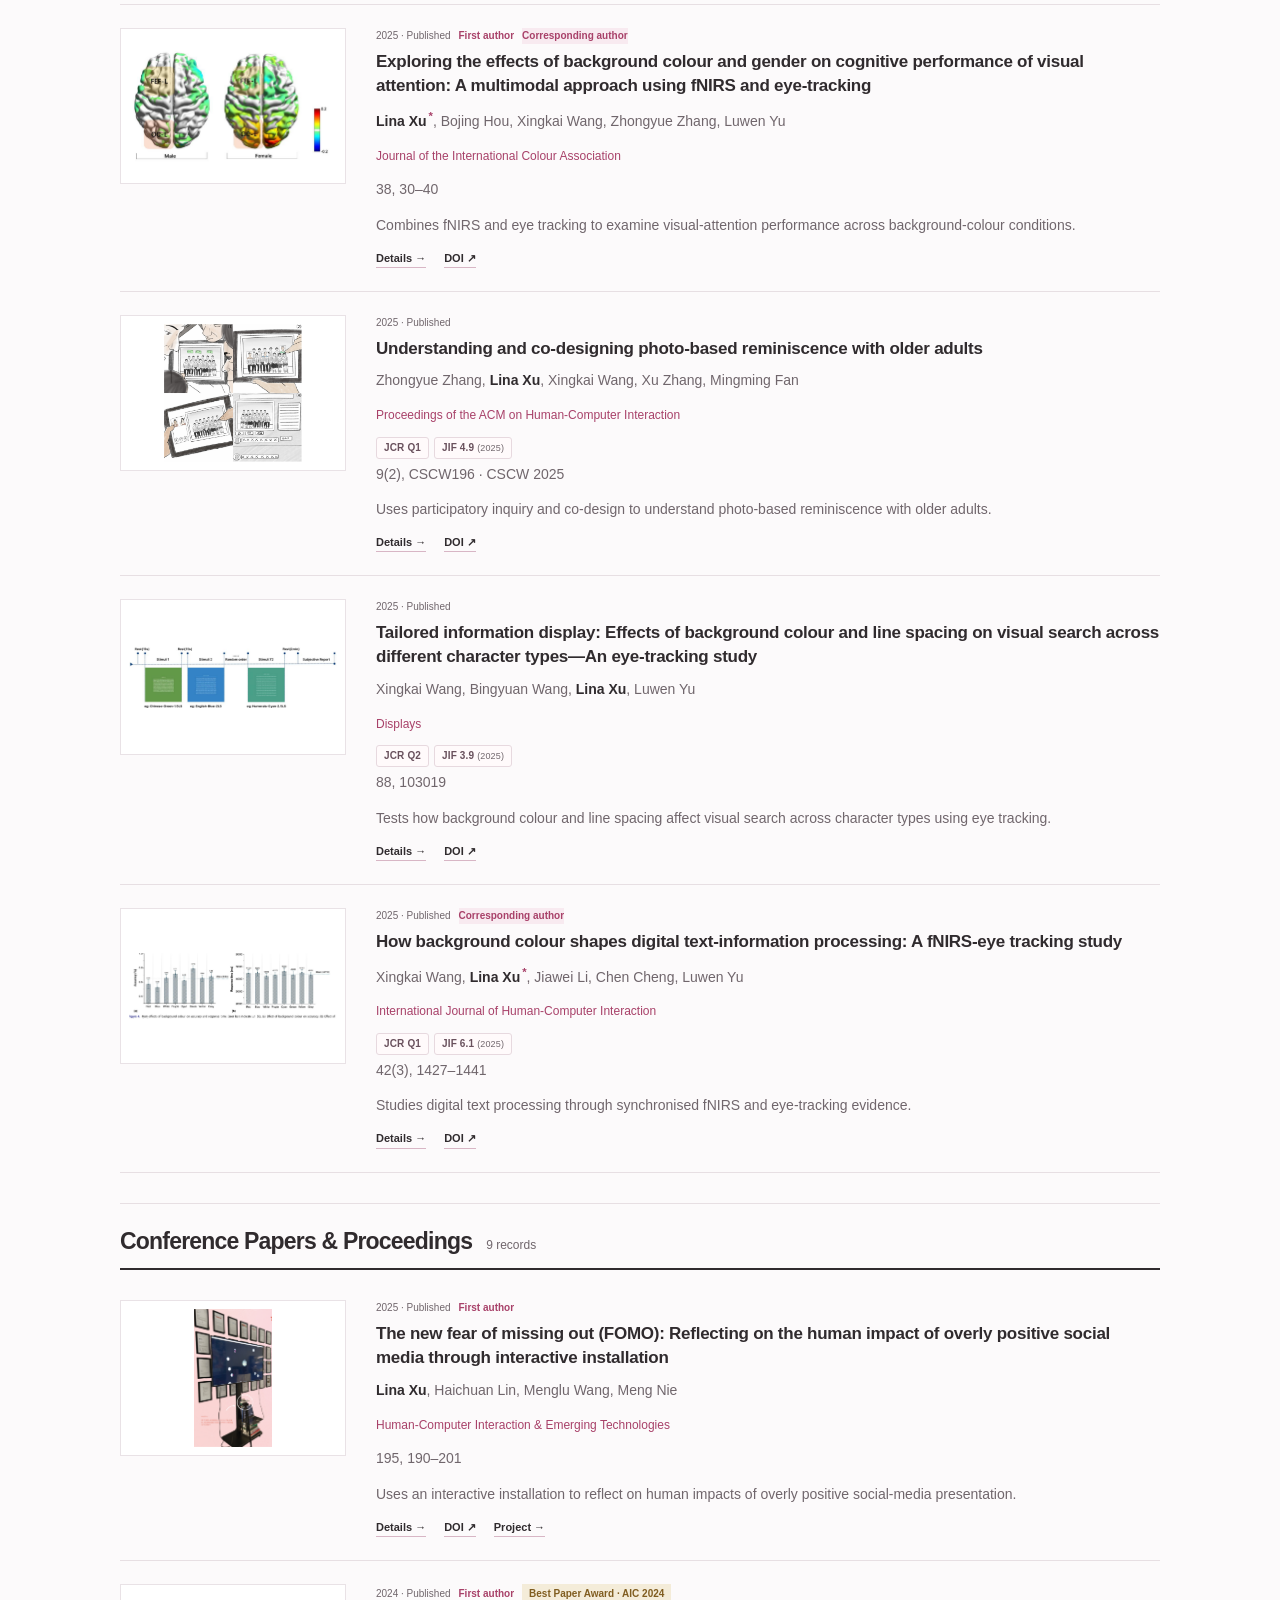
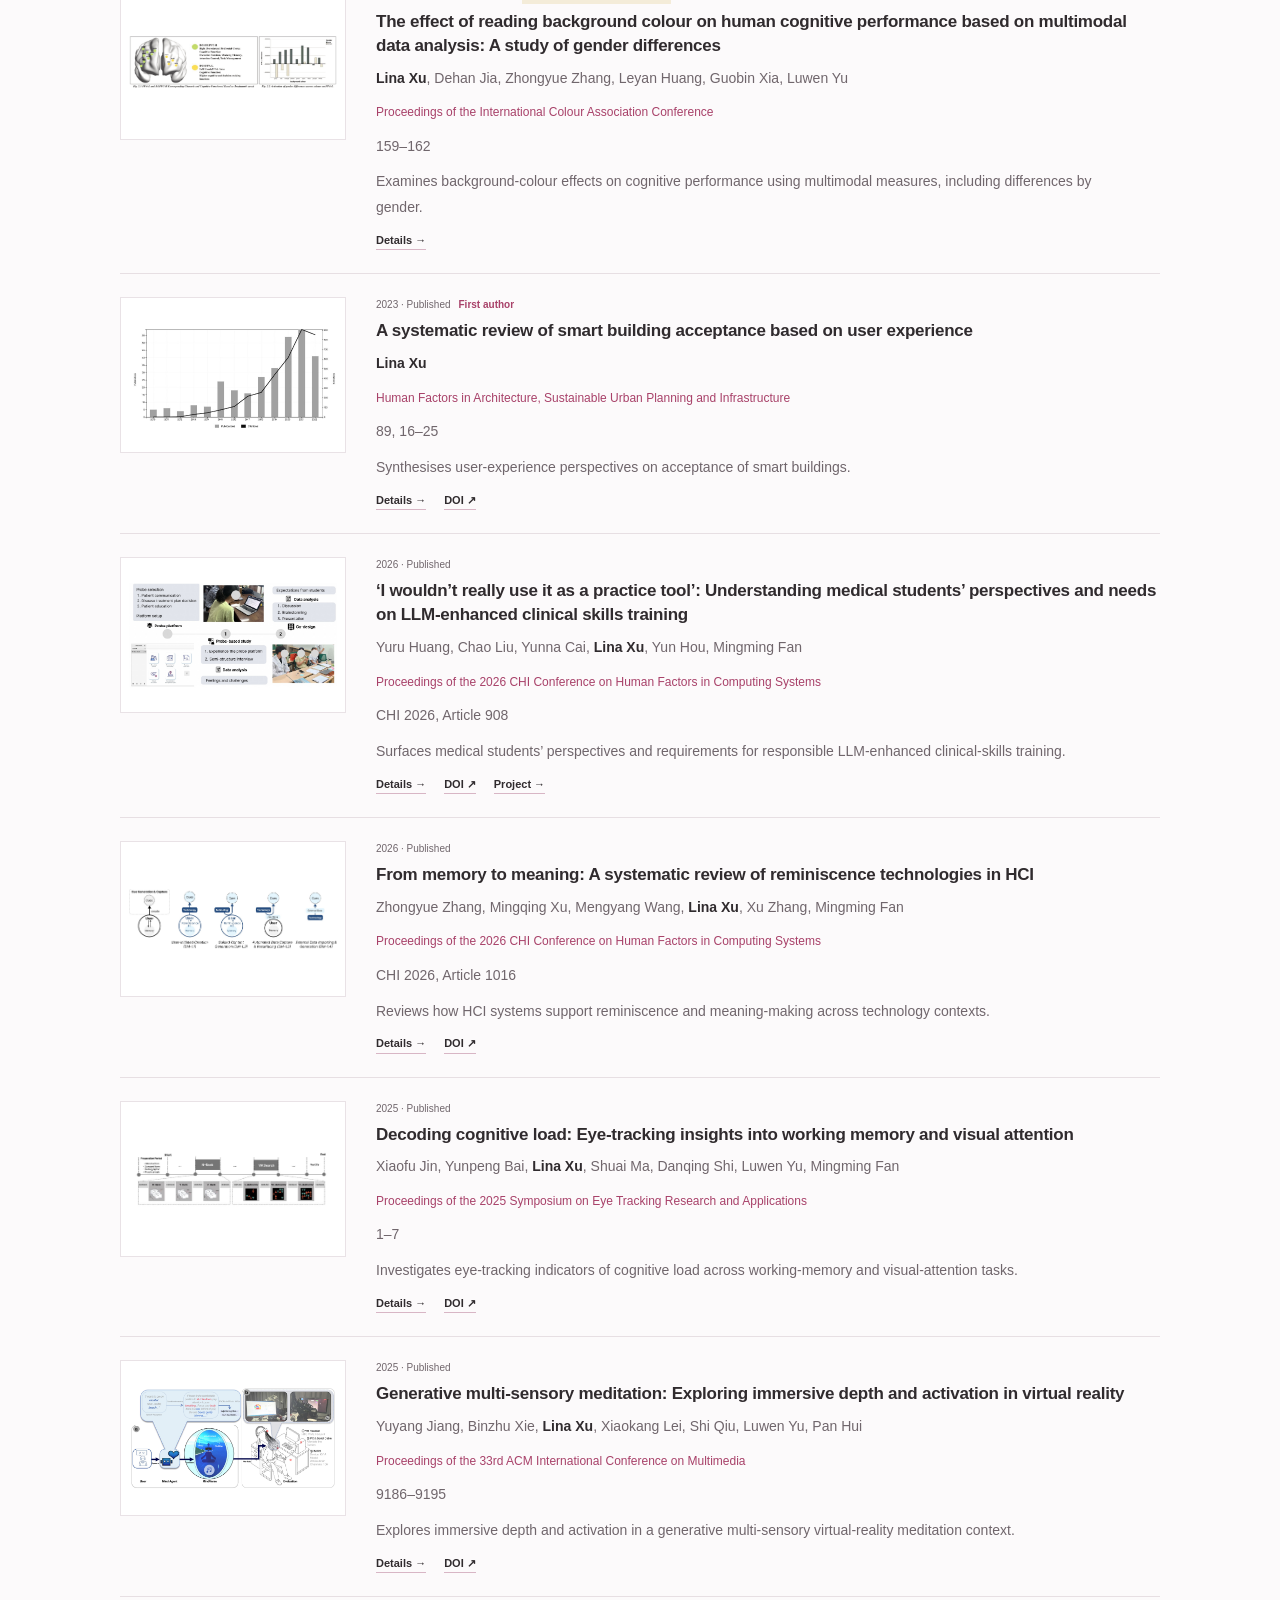
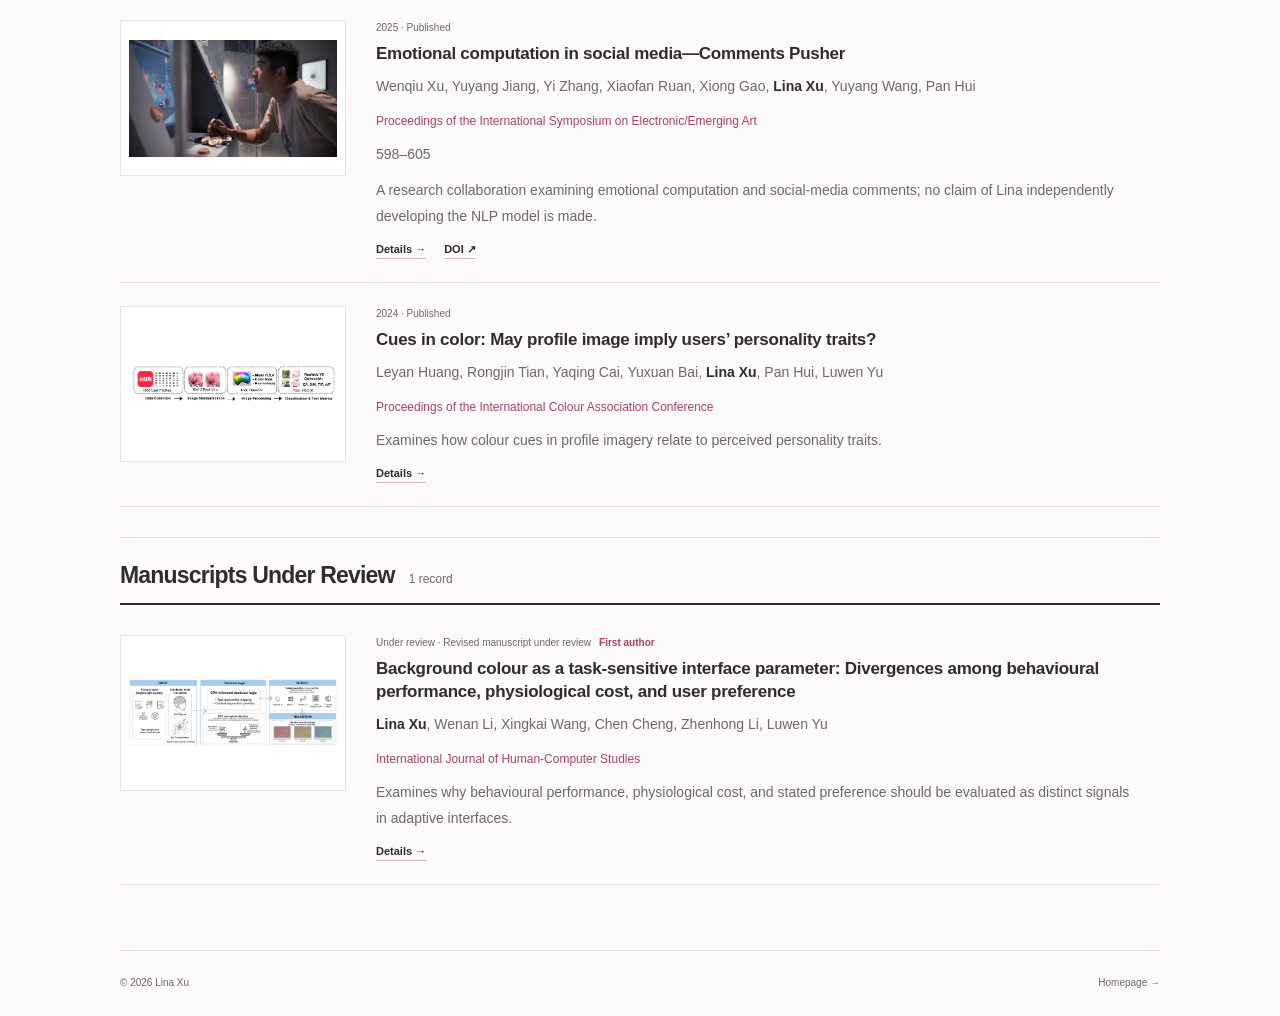
==== commit f0b2a587: "Add university seal to full-time lecturer experience" ====
--- a/cv.html
+++ b/cv.html
@@ -1 +1 @@
-<!doctype html><html lang="en"><head><meta charset="utf-8"><meta name="viewport" content="width=device-width,initial-scale=1"><meta name="robots" content="index,follow"><title>Academic profile — Lina Xu</title><link rel="icon" href="favicon.svg?v=sun-1"><link rel="stylesheet" href="style.css"><link rel="stylesheet" href="v2.css"><link rel="stylesheet" href="v3.css"><link rel="stylesheet" href="v4.css?v=profile-news-2"><script src="content.js?v=profile-news-2" defer></script><script src="app.js?v=profile-news-2" defer></script></head><body data-page="cv"><a class="skip" href="#main">Skip to content</a><header class="site-header"><div class="shell header-inner"><a class="wordmark" href="index.html"><img class="wordmark-sun" src="favicon.svg?v=sun-1" width="32" height="32" alt="" aria-hidden="true">Lina Xu</a><button class="menu-toggle" aria-label="Open navigation" aria-controls="main-nav" aria-expanded="false">Menu ＋</button><nav id="main-nav" aria-label="Main navigation"><a href="index.html#about">About</a><a href="index.html#publications">Publications</a><a href="projects.html">Projects</a><a href="index.html#teaching">Teaching</a><a class="cv-nav" href="cv.html">CV ↗</a></nav></div></header><main id="main" class="shell subpage"><div id="page-content" aria-live="polite"></div></main><footer class="shell site-footer"><p>© 2026 Lina Xu</p><a href="index.html">Homepage →</a></footer><dialog id="image-viewer" aria-label="Enlarged image"><button class="viewer-close" aria-label="Close enlarged image">Close ×</button><img alt=""><p></p></dialog></body></html>
+<!doctype html><html lang="en"><head><meta charset="utf-8"><meta name="viewport" content="width=device-width,initial-scale=1"><meta name="robots" content="index,follow"><title>Academic profile — Lina Xu</title><link rel="icon" href="favicon.svg?v=sun-1"><link rel="stylesheet" href="style.css"><link rel="stylesheet" href="v2.css"><link rel="stylesheet" href="v3.css"><link rel="stylesheet" href="v4.css?v=profile-news-3"><script src="content.js?v=profile-news-3" defer></script><script src="app.js?v=profile-news-3" defer></script></head><body data-page="cv"><a class="skip" href="#main">Skip to content</a><header class="site-header"><div class="shell header-inner"><a class="wordmark" href="index.html"><img class="wordmark-sun" src="favicon.svg?v=sun-1" width="32" height="32" alt="" aria-hidden="true">Lina Xu</a><button class="menu-toggle" aria-label="Open navigation" aria-controls="main-nav" aria-expanded="false">Menu ＋</button><nav id="main-nav" aria-label="Main navigation"><a href="index.html#about">About</a><a href="index.html#publications">Publications</a><a href="projects.html">Projects</a><a href="index.html#teaching">Teaching</a><a class="cv-nav" href="cv.html">CV ↗</a></nav></div></header><main id="main" class="shell subpage"><div id="page-content" aria-live="polite"></div></main><footer class="shell site-footer"><p>© 2026 Lina Xu</p><a href="index.html">Homepage →</a></footer><dialog id="image-viewer" aria-label="Enlarged image"><button class="viewer-close" aria-label="Close enlarged image">Close ×</button><img alt=""><p></p></dialog></body></html>
--- a/v4.css
+++ b/v4.css
@@ -27,6 +27,9 @@
 .academic-records-grid .recognition-heading{font-size:17px;font-weight:500;color:var(--muted)}
 .academic-records-grid section[aria-labelledby="honours-title"] h4{font-weight:400;color:var(--ink);font-size:14px}
 .academic-records-grid section[aria-labelledby="honours-title"] .record-year{color:var(--muted)}
+.institution-experience{display:grid;grid-template-columns:76px minmax(0,1fr);gap:21px;align-items:start}
+.institution-experience .sumc-mark{display:flex;align-items:center;justify-content:center;width:76px;height:76px;margin-top:3px}
+.institution-experience .sumc-mark img{width:66px;height:66px;object-fit:contain;max-width:100%}
 @media(max-width:700px){.research-interests{grid-template-columns:1fr;gap:10px;padding-block:19px}.research-interests li{font-size:12px}.research-interests li:not(:last-child)::after{margin-inline:9px}.news-section{padding-block:31px 24px}.news-section h2{font-size:29px}.news-item{grid-template-columns:85px minmax(0,1fr);gap:17px;padding-block:17px}.news-item time{font-size:11px}.news-item p{font-size:13px}.news-archive summary{font-size:12px}}
 .bio{font-size:14.5px;line-height:1.85}.bio strong,.focus-panel strong{font-weight:600;color:var(--ink)}
 .focus-panel h2{font-size:25px;line-height:1.3;min-height:65px}
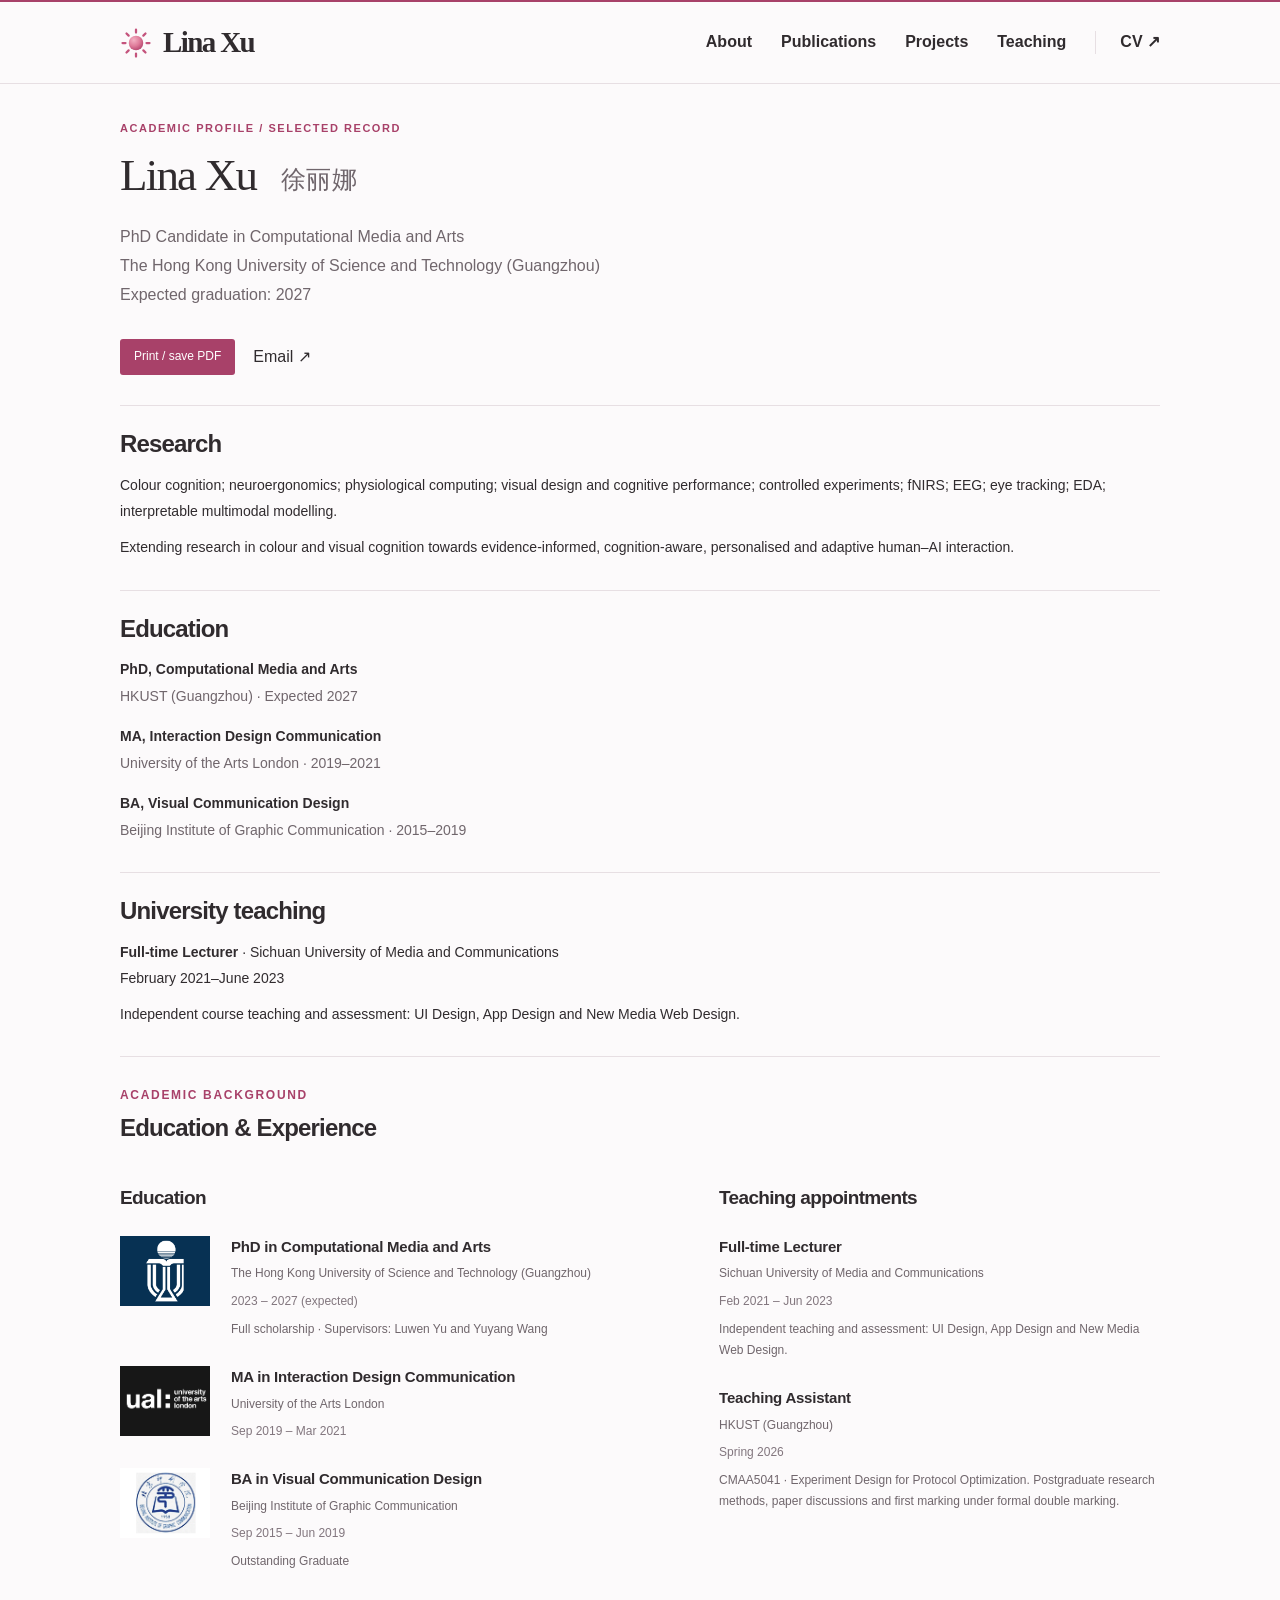
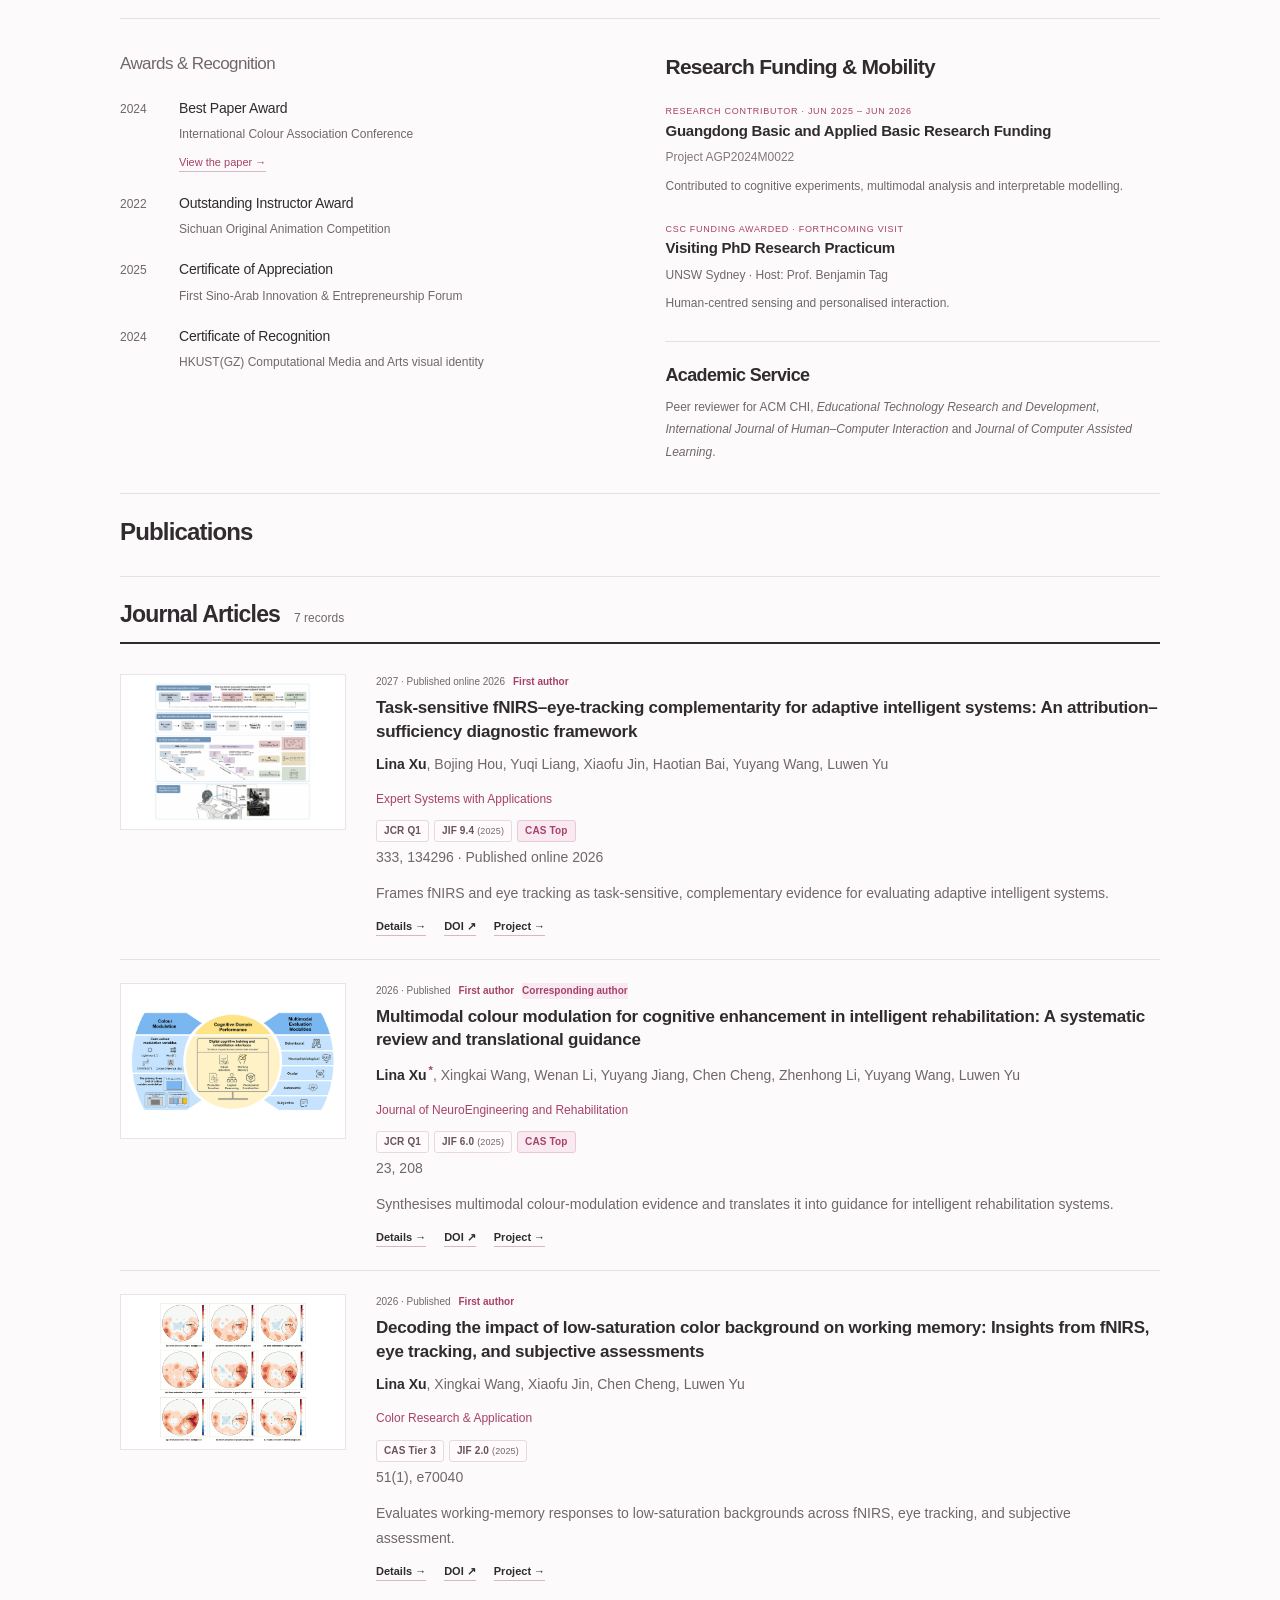
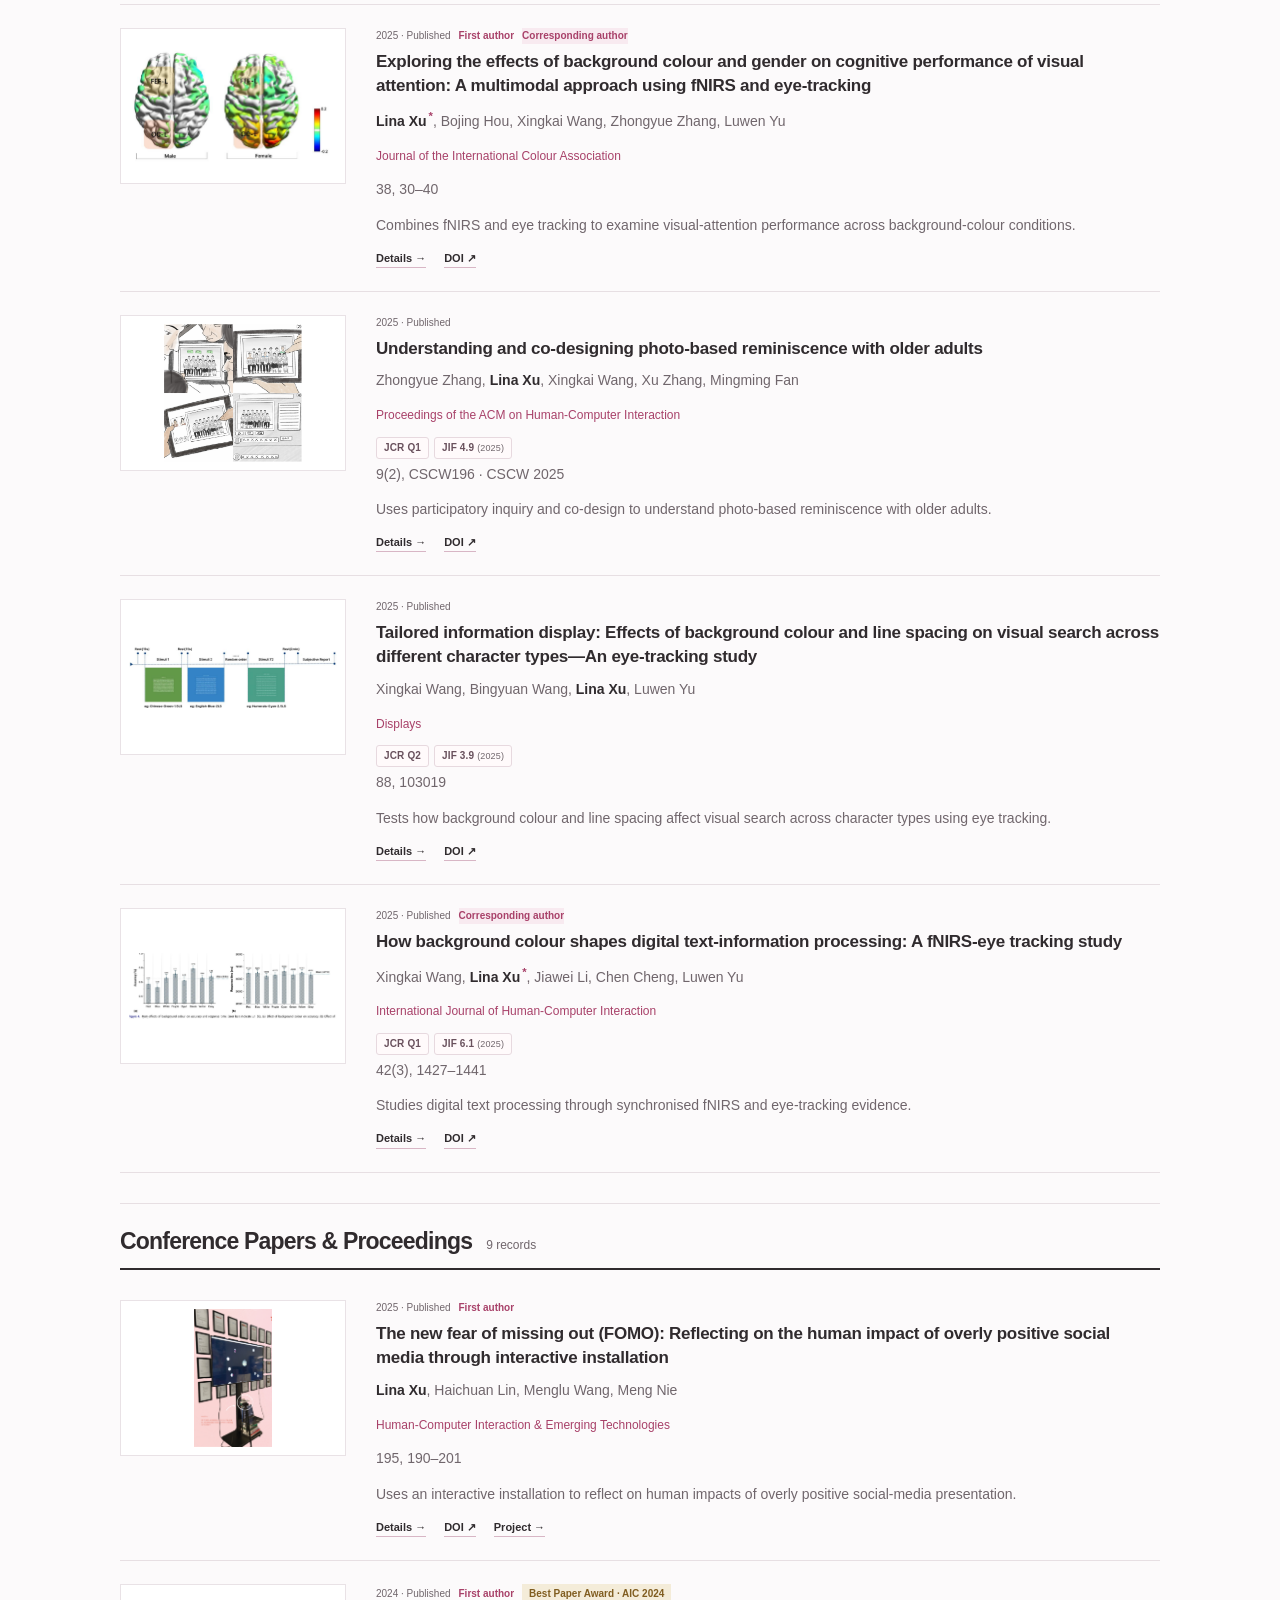
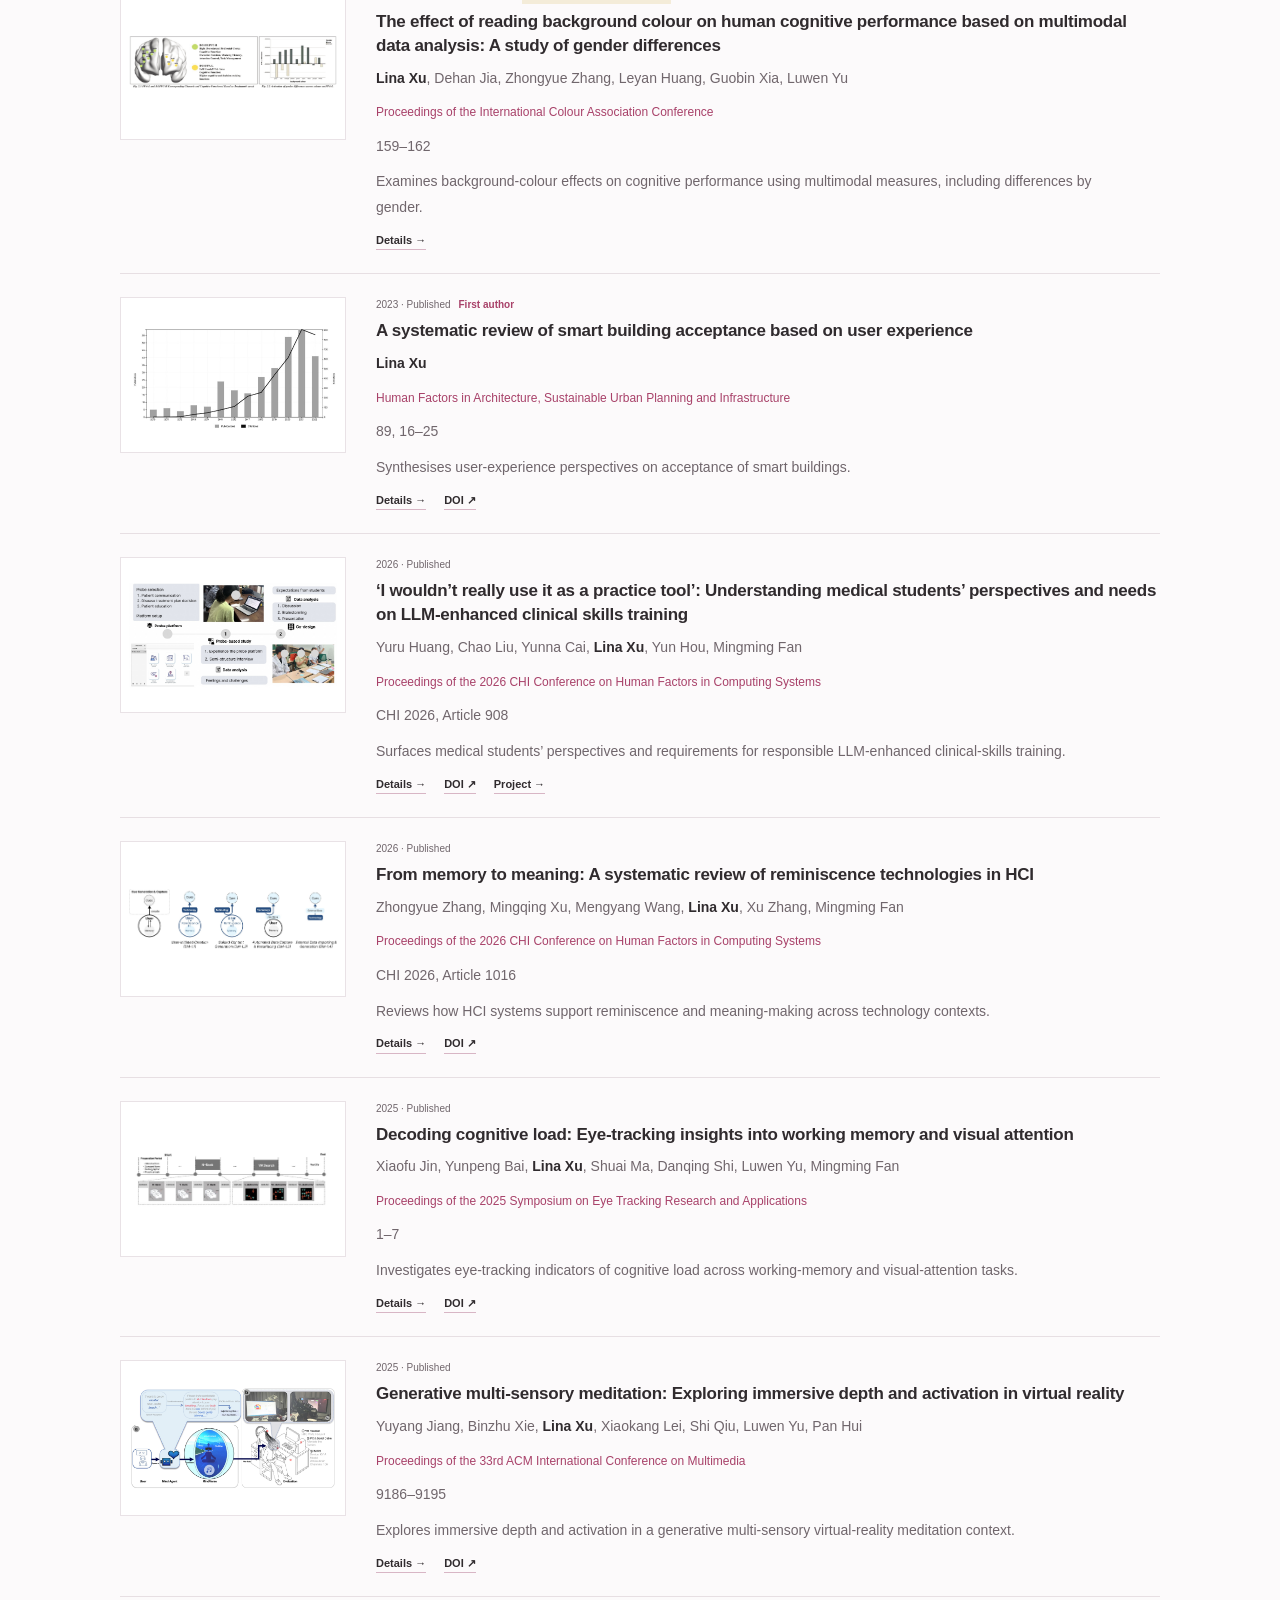
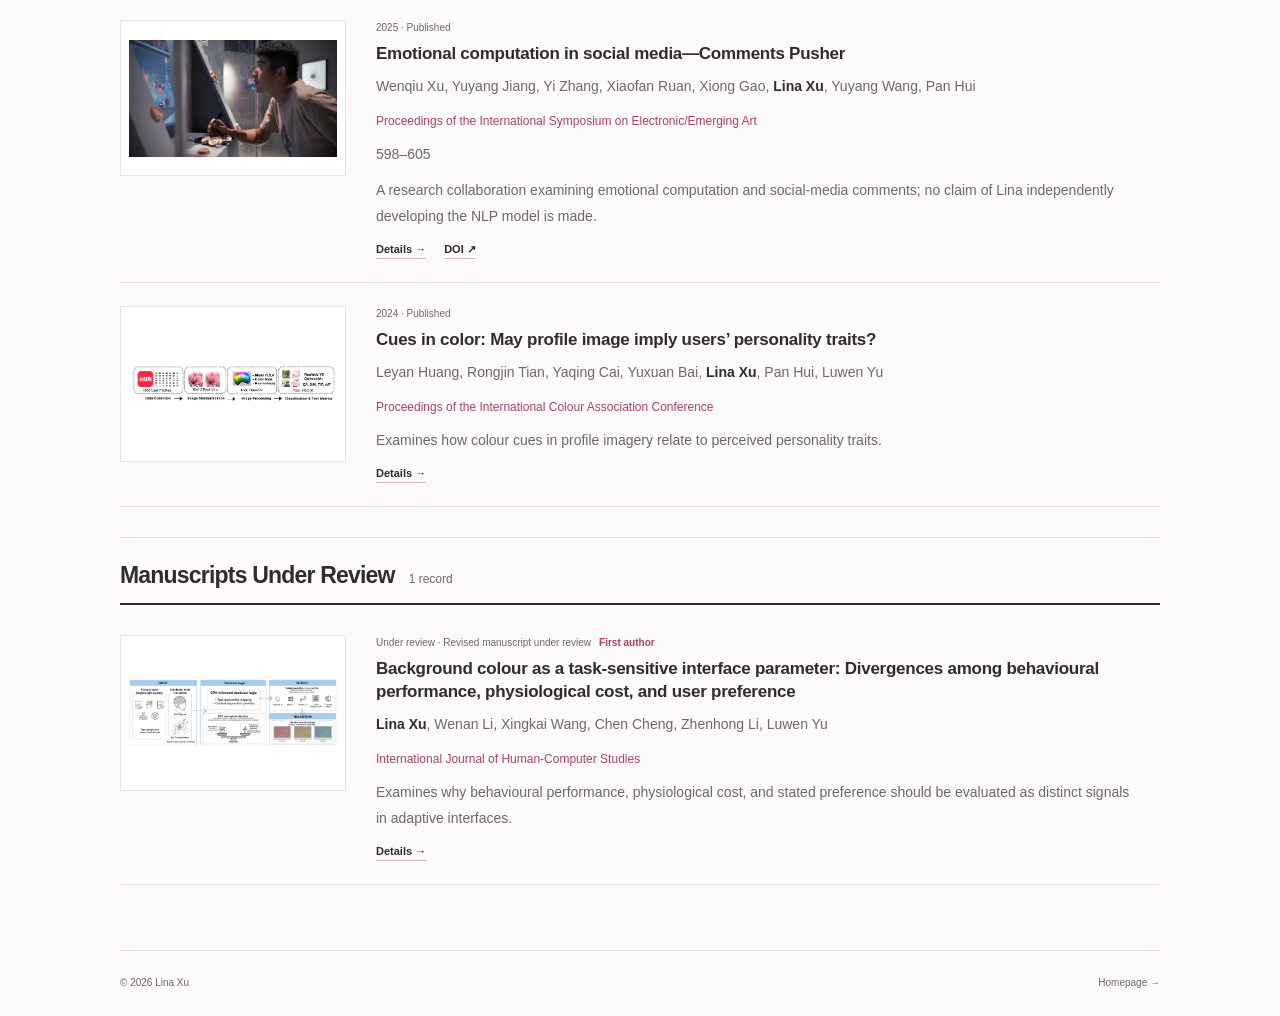
==== commit 4ec17586: "Keep lecturer experience without university seal" ====
--- a/cv.html
+++ b/cv.html
@@ -1 +1 @@
-<!doctype html><html lang="en"><head><meta charset="utf-8"><meta name="viewport" content="width=device-width,initial-scale=1"><meta name="robots" content="index,follow"><title>Academic profile — Lina Xu</title><link rel="icon" href="favicon.svg?v=sun-1"><link rel="stylesheet" href="style.css"><link rel="stylesheet" href="v2.css"><link rel="stylesheet" href="v3.css"><link rel="stylesheet" href="v4.css?v=profile-news-3"><script src="content.js?v=profile-news-3" defer></script><script src="app.js?v=profile-news-3" defer></script></head><body data-page="cv"><a class="skip" href="#main">Skip to content</a><header class="site-header"><div class="shell header-inner"><a class="wordmark" href="index.html"><img class="wordmark-sun" src="favicon.svg?v=sun-1" width="32" height="32" alt="" aria-hidden="true">Lina Xu</a><button class="menu-toggle" aria-label="Open navigation" aria-controls="main-nav" aria-expanded="false">Menu ＋</button><nav id="main-nav" aria-label="Main navigation"><a href="index.html#about">About</a><a href="index.html#publications">Publications</a><a href="projects.html">Projects</a><a href="index.html#teaching">Teaching</a><a class="cv-nav" href="cv.html">CV ↗</a></nav></div></header><main id="main" class="shell subpage"><div id="page-content" aria-live="polite"></div></main><footer class="shell site-footer"><p>© 2026 Lina Xu</p><a href="index.html">Homepage →</a></footer><dialog id="image-viewer" aria-label="Enlarged image"><button class="viewer-close" aria-label="Close enlarged image">Close ×</button><img alt=""><p></p></dialog></body></html>
+<!doctype html><html lang="en"><head><meta charset="utf-8"><meta name="viewport" content="width=device-width,initial-scale=1"><meta name="robots" content="index,follow"><title>Academic profile — Lina Xu</title><link rel="icon" href="favicon.svg?v=sun-1"><link rel="stylesheet" href="style.css"><link rel="stylesheet" href="v2.css"><link rel="stylesheet" href="v3.css"><link rel="stylesheet" href="v4.css?v=profile-news-4"><script src="content.js?v=profile-news-4" defer></script><script src="app.js?v=profile-news-4" defer></script></head><body data-page="cv"><a class="skip" href="#main">Skip to content</a><header class="site-header"><div class="shell header-inner"><a class="wordmark" href="index.html"><img class="wordmark-sun" src="favicon.svg?v=sun-1" width="32" height="32" alt="" aria-hidden="true">Lina Xu</a><button class="menu-toggle" aria-label="Open navigation" aria-controls="main-nav" aria-expanded="false">Menu ＋</button><nav id="main-nav" aria-label="Main navigation"><a href="index.html#about">About</a><a href="index.html#publications">Publications</a><a href="projects.html">Projects</a><a href="index.html#teaching">Teaching</a><a class="cv-nav" href="cv.html">CV ↗</a></nav></div></header><main id="main" class="shell subpage"><div id="page-content" aria-live="polite"></div></main><footer class="shell site-footer"><p>© 2026 Lina Xu</p><a href="index.html">Homepage →</a></footer><dialog id="image-viewer" aria-label="Enlarged image"><button class="viewer-close" aria-label="Close enlarged image">Close ×</button><img alt=""><p></p></dialog></body></html>
--- a/v4.css
+++ b/v4.css
@@ -27,9 +27,6 @@
 .academic-records-grid .recognition-heading{font-size:17px;font-weight:500;color:var(--muted)}
 .academic-records-grid section[aria-labelledby="honours-title"] h4{font-weight:400;color:var(--ink);font-size:14px}
 .academic-records-grid section[aria-labelledby="honours-title"] .record-year{color:var(--muted)}
-.institution-experience{display:grid;grid-template-columns:76px minmax(0,1fr);gap:21px;align-items:start}
-.institution-experience .sumc-mark{display:flex;align-items:center;justify-content:center;width:76px;height:76px;margin-top:3px}
-.institution-experience .sumc-mark img{width:66px;height:66px;object-fit:contain;max-width:100%}
 @media(max-width:700px){.research-interests{grid-template-columns:1fr;gap:10px;padding-block:19px}.research-interests li{font-size:12px}.research-interests li:not(:last-child)::after{margin-inline:9px}.news-section{padding-block:31px 24px}.news-section h2{font-size:29px}.news-item{grid-template-columns:85px minmax(0,1fr);gap:17px;padding-block:17px}.news-item time{font-size:11px}.news-item p{font-size:13px}.news-archive summary{font-size:12px}}
 .bio{font-size:14.5px;line-height:1.85}.bio strong,.focus-panel strong{font-weight:600;color:var(--ink)}
 .focus-panel h2{font-size:25px;line-height:1.3;min-height:65px}
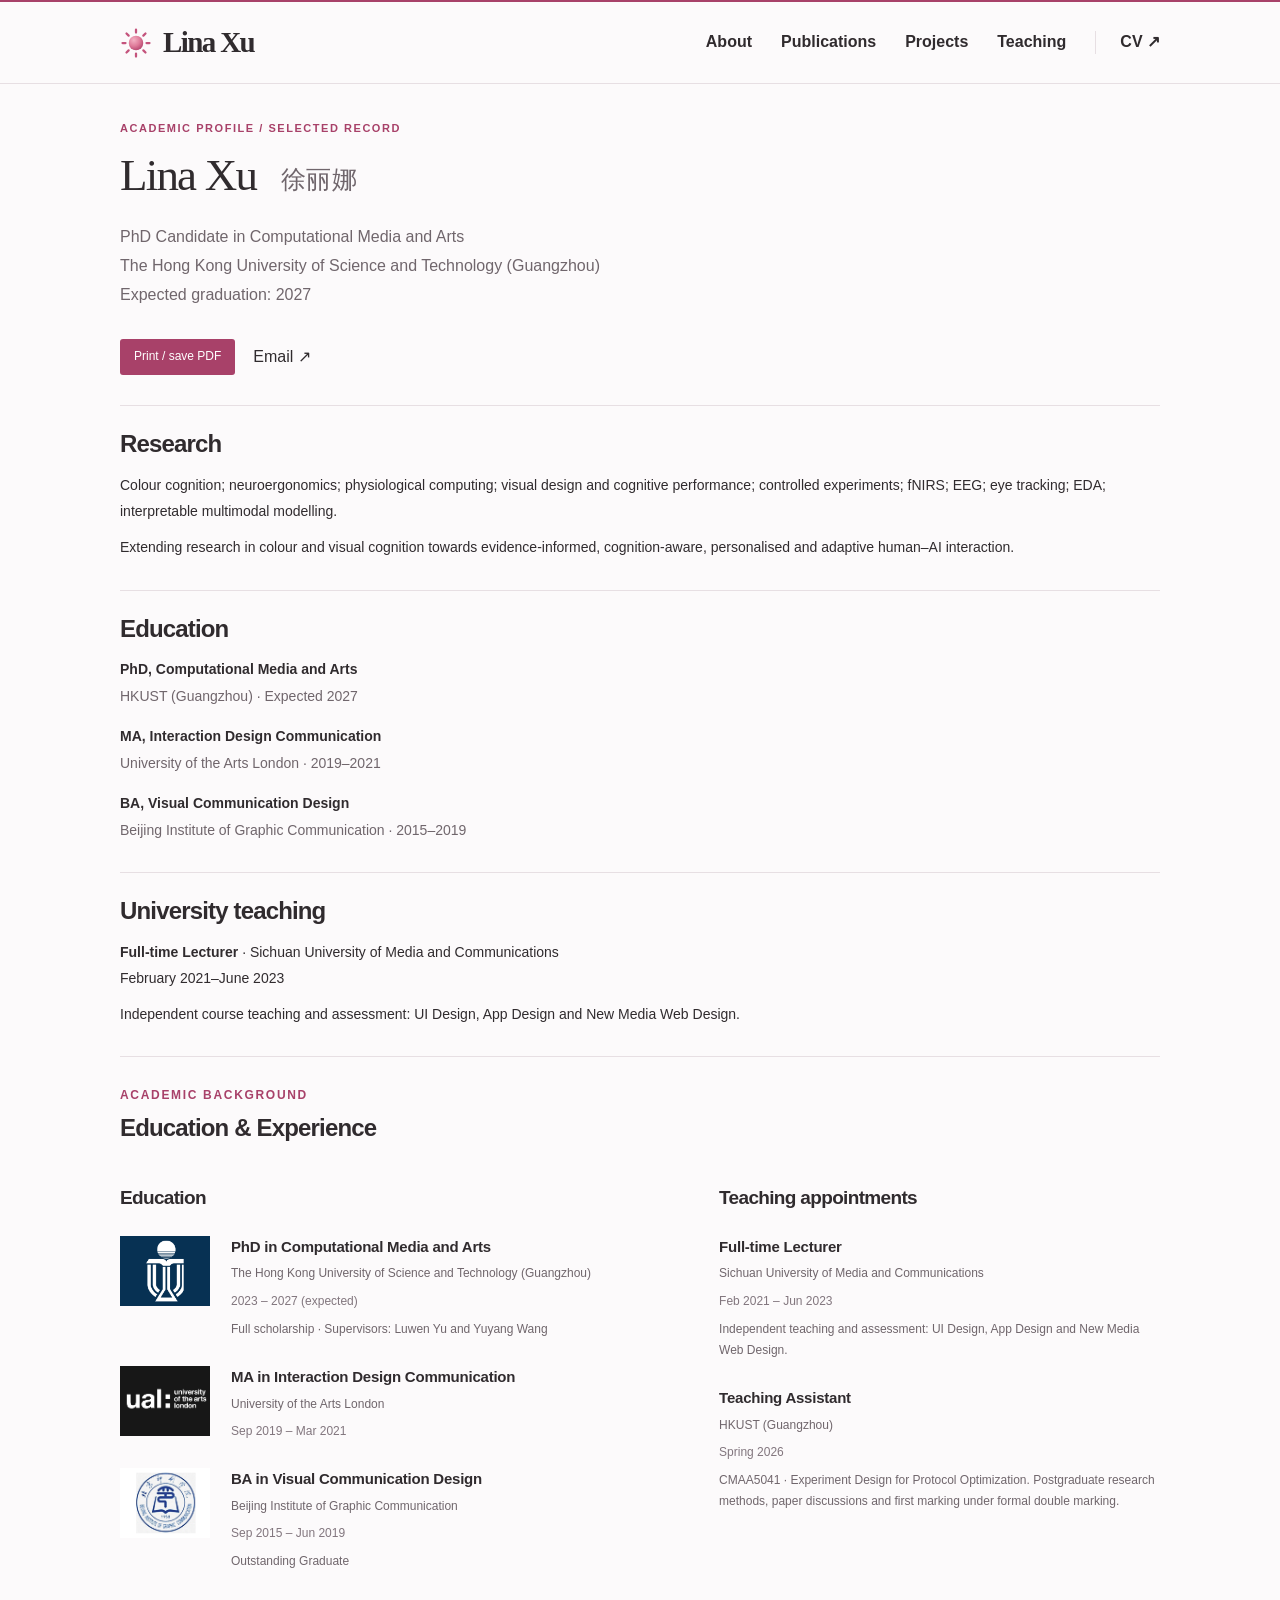
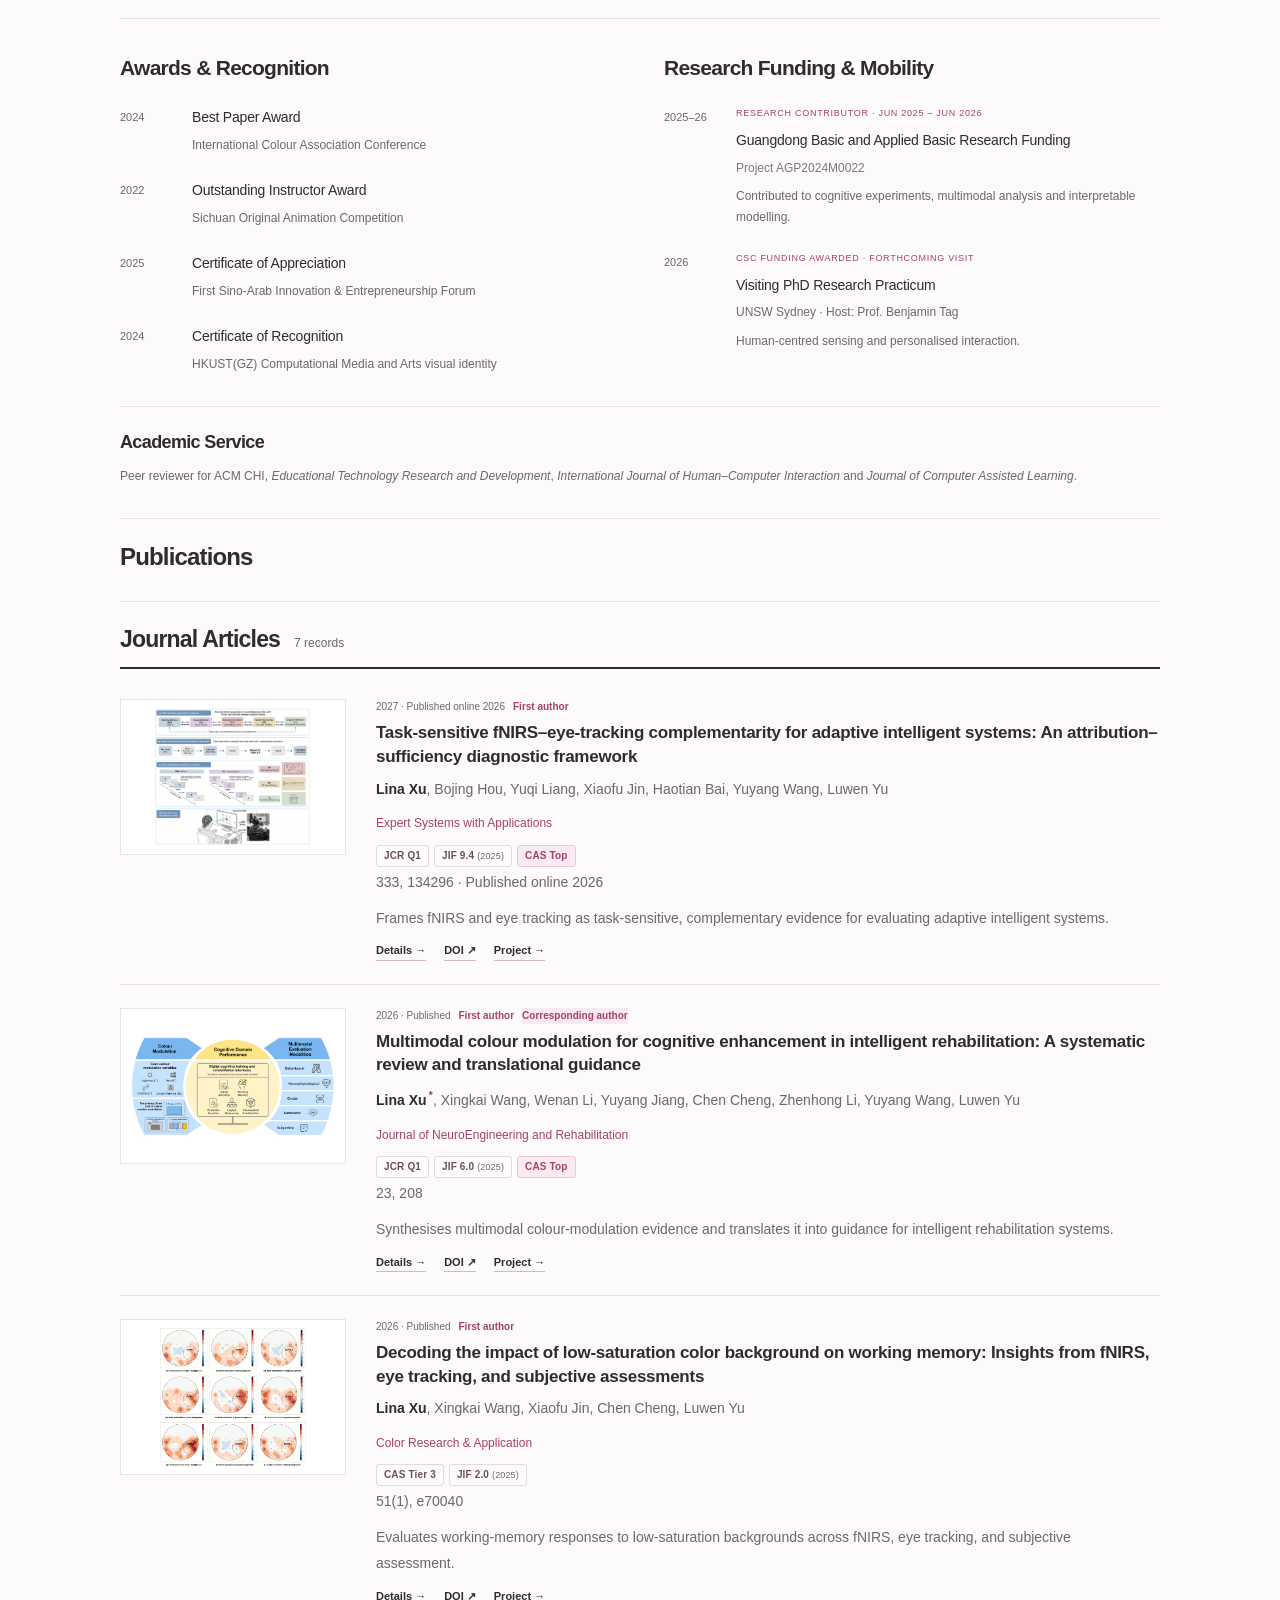
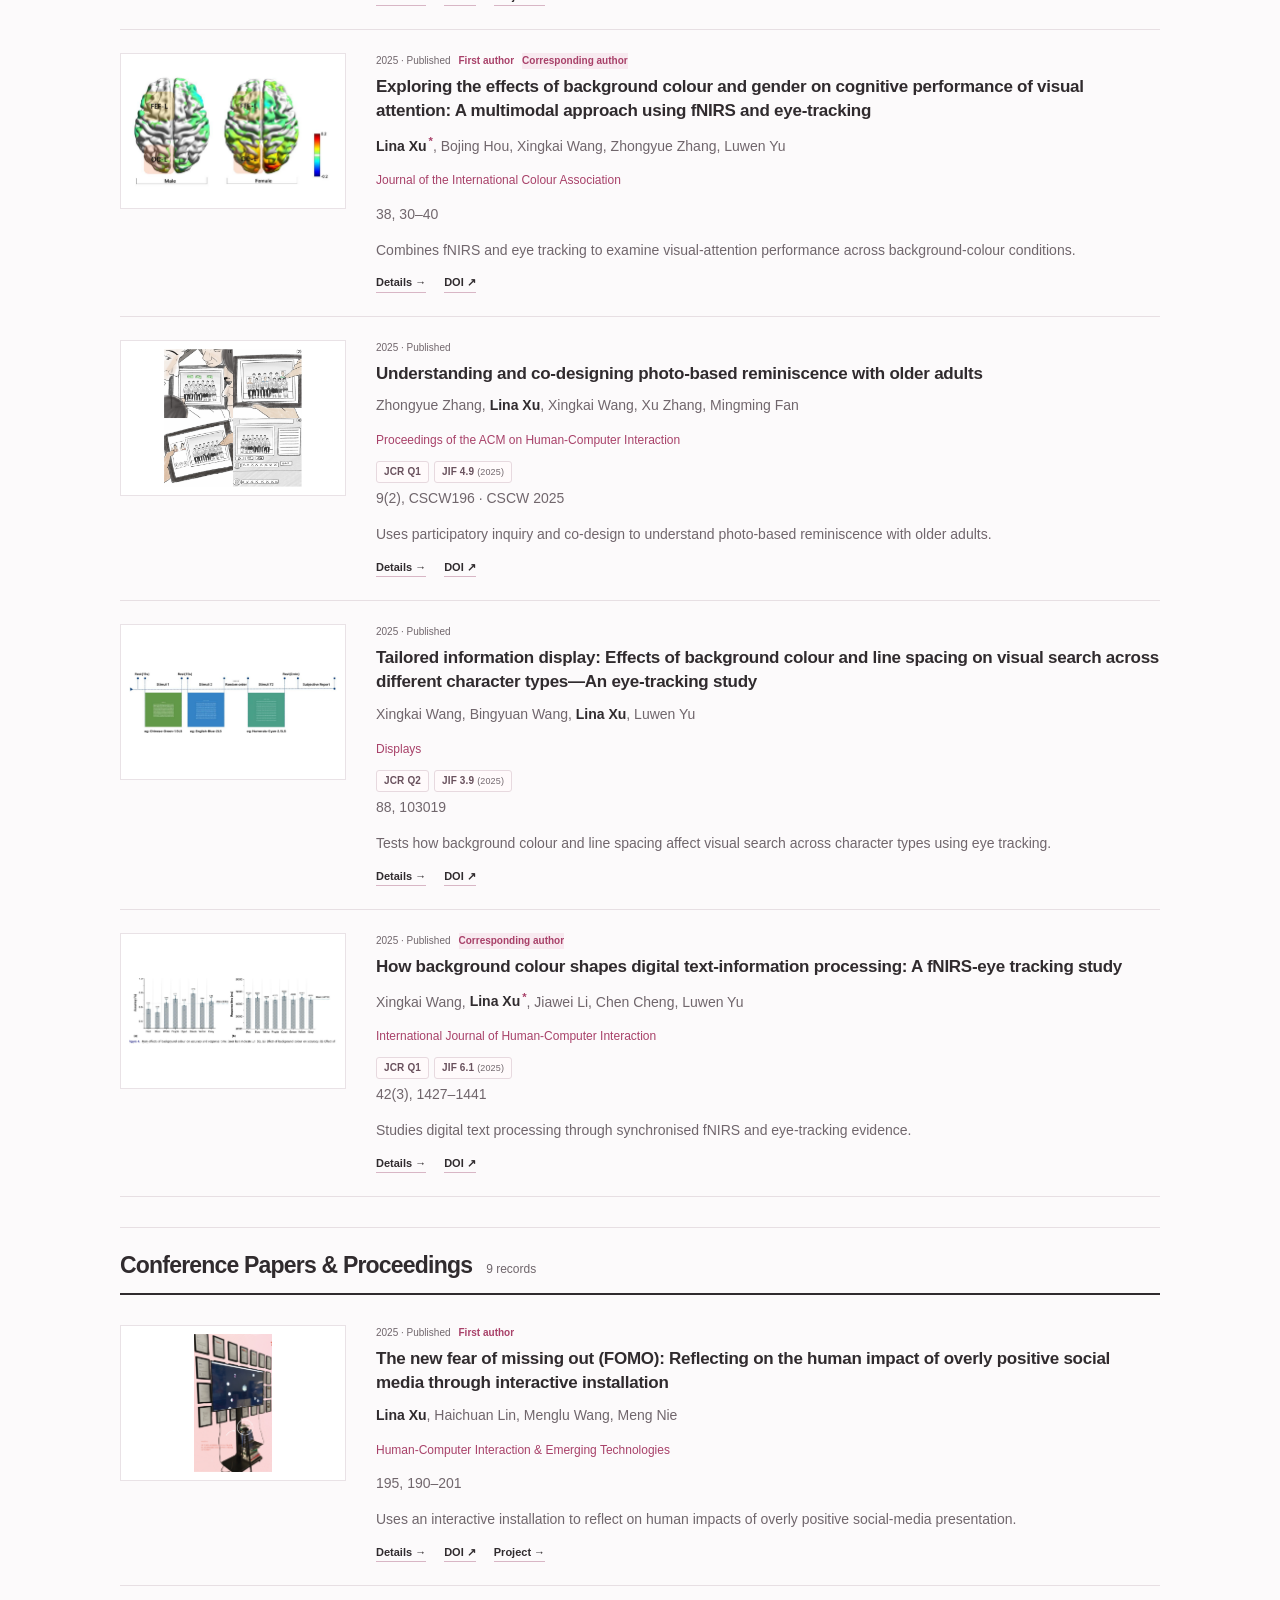
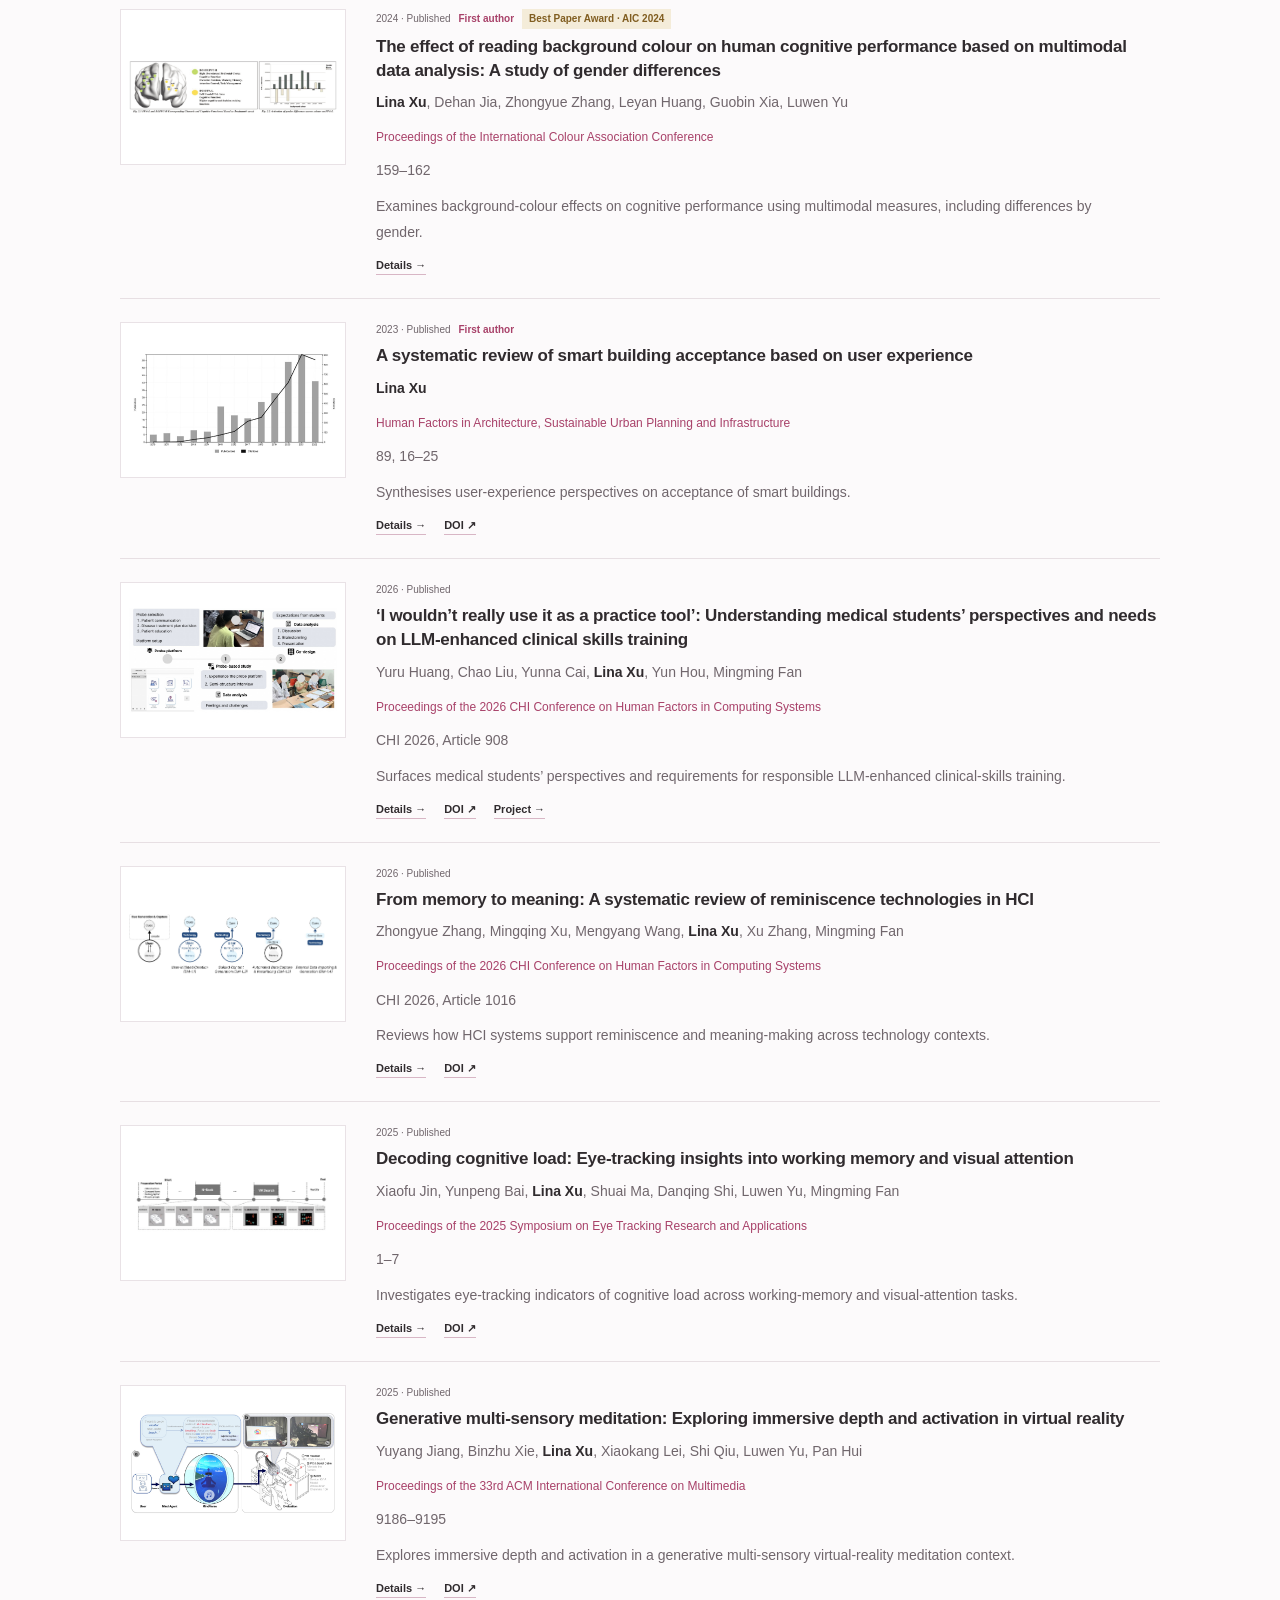
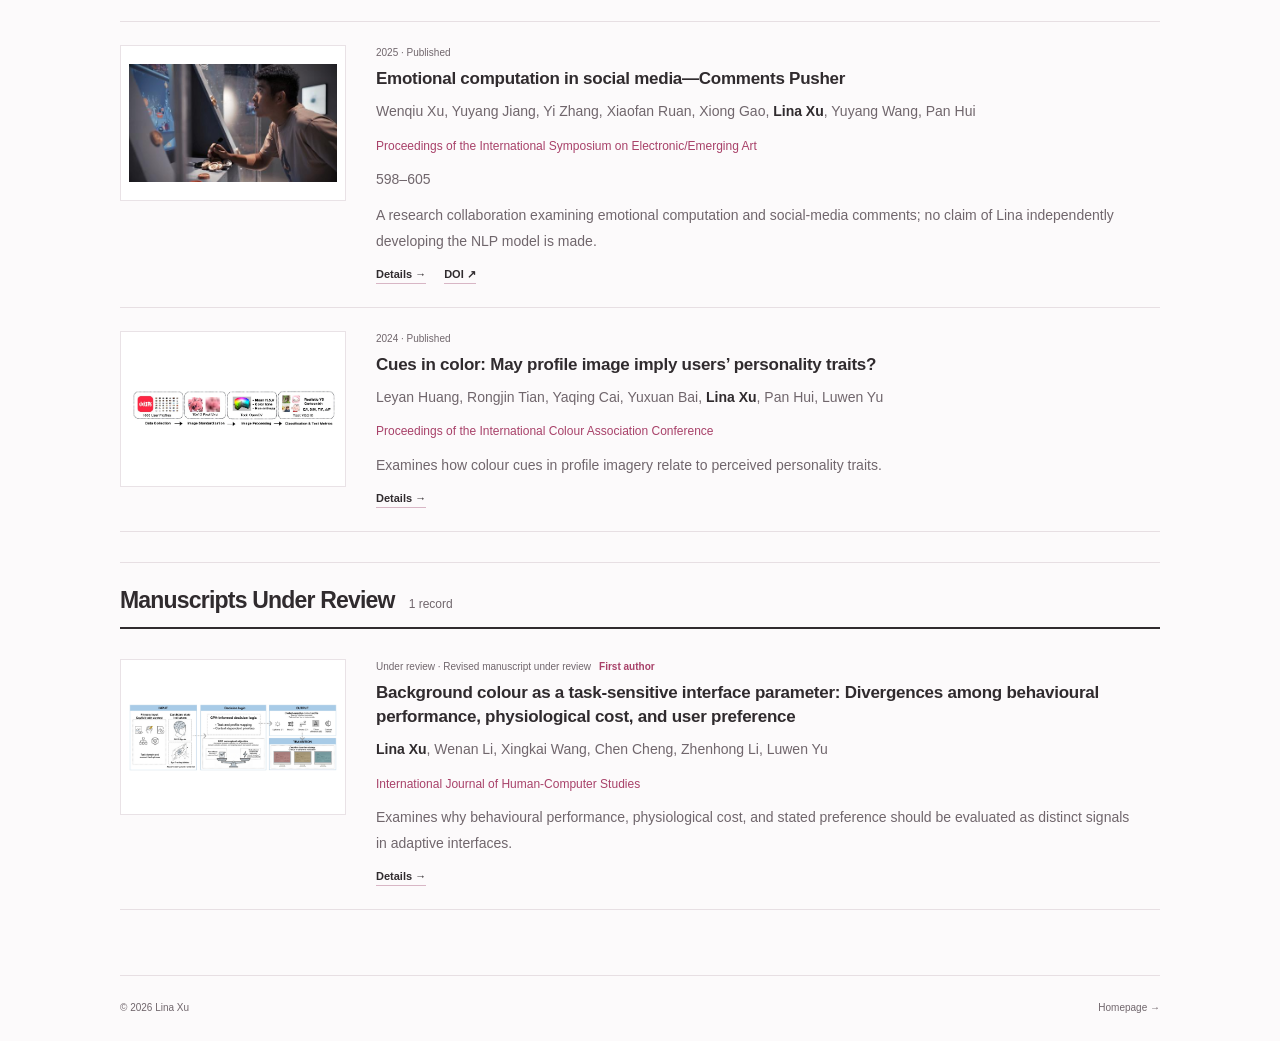
==== commit d188ce34: "Refresh academic profile and feature six student projects" ====
--- a/cv.html
+++ b/cv.html
@@ -1 +1 @@
-<!doctype html><html lang="en"><head><meta charset="utf-8"><meta name="viewport" content="width=device-width,initial-scale=1"><meta name="robots" content="index,follow"><title>Academic profile — Lina Xu</title><link rel="icon" href="favicon.svg?v=sun-1"><link rel="stylesheet" href="style.css"><link rel="stylesheet" href="v2.css"><link rel="stylesheet" href="v3.css"><link rel="stylesheet" href="v4.css?v=profile-news-4"><script src="content.js?v=profile-news-4" defer></script><script src="app.js?v=profile-news-4" defer></script></head><body data-page="cv"><a class="skip" href="#main">Skip to content</a><header class="site-header"><div class="shell header-inner"><a class="wordmark" href="index.html"><img class="wordmark-sun" src="favicon.svg?v=sun-1" width="32" height="32" alt="" aria-hidden="true">Lina Xu</a><button class="menu-toggle" aria-label="Open navigation" aria-controls="main-nav" aria-expanded="false">Menu ＋</button><nav id="main-nav" aria-label="Main navigation"><a href="index.html#about">About</a><a href="index.html#publications">Publications</a><a href="projects.html">Projects</a><a href="index.html#teaching">Teaching</a><a class="cv-nav" href="cv.html">CV ↗</a></nav></div></header><main id="main" class="shell subpage"><div id="page-content" aria-live="polite"></div></main><footer class="shell site-footer"><p>© 2026 Lina Xu</p><a href="index.html">Homepage →</a></footer><dialog id="image-viewer" aria-label="Enlarged image"><button class="viewer-close" aria-label="Close enlarged image">Close ×</button><img alt=""><p></p></dialog></body></html>
+<!doctype html><html lang="en"><head><meta charset="utf-8"><meta name="viewport" content="width=device-width,initial-scale=1"><meta name="robots" content="index,follow"><title>Academic profile — Lina Xu</title><link rel="icon" href="favicon.svg?v=sun-1"><link rel="stylesheet" href="style.css"><link rel="stylesheet" href="v2.css"><link rel="stylesheet" href="v3.css"><link rel="stylesheet" href="v4.css?v=teaching-preview-2"><script src="content.js?v=teaching-preview-2" defer></script><script src="app.js?v=teaching-preview-2" defer></script></head><body data-page="cv"><a class="skip" href="#main">Skip to content</a><header class="site-header"><div class="shell header-inner"><a class="wordmark" href="index.html"><img class="wordmark-sun" src="favicon.svg?v=sun-1" width="32" height="32" alt="" aria-hidden="true">Lina Xu</a><button class="menu-toggle" aria-label="Open navigation" aria-controls="main-nav" aria-expanded="false">Menu ＋</button><nav id="main-nav" aria-label="Main navigation"><a href="index.html#about">About</a><a href="index.html#publications">Publications</a><a href="projects.html">Projects</a><a href="index.html#teaching">Teaching</a><a class="cv-nav" href="cv.html">CV ↗</a></nav></div></header><main id="main" class="shell subpage"><div id="page-content" aria-live="polite"></div></main><footer class="shell site-footer"><p>© 2026 Lina Xu</p><a href="index.html">Homepage →</a></footer><dialog id="image-viewer" aria-label="Enlarged image"><button class="viewer-close" aria-label="Close enlarged image">Close ×</button><img alt=""><p></p></dialog></body></html>
--- a/v4.css
+++ b/v4.css
@@ -18,19 +18,66 @@
 .news-item p{font-size:13.5px;line-height:1.85;color:var(--muted);margin:0}
 .news-item a{color:var(--ink);border-bottom:1px solid #d9bac8;text-underline-offset:3px}
 .news-item a:hover{color:var(--accent);border-color:var(--accent)}
+.news-emphasis{font-weight:400;color:var(--ink);text-decoration:underline;text-decoration-color:#d9bac8;text-underline-offset:4px;text-decoration-thickness:1px}
 .news-archive{border-bottom:1px solid var(--line)}
 .news-archive summary{display:flex;gap:12px;align-items:center;width:max-content;list-style:none;cursor:pointer;padding:15px 0;font-size:12px;font-weight:600;color:var(--ink)}
 .news-archive summary::-webkit-details-marker{display:none}
 .news-archive summary span{display:inline-block;transition:transform .15s}
 .news-archive[open] summary span{transform:rotate(180deg)}
 .news-archive summary:focus-visible{outline:2px solid var(--accent);outline-offset:4px}
-.academic-records-grid .recognition-heading{font-size:17px;font-weight:500;color:var(--muted)}
-.academic-records-grid section[aria-labelledby="honours-title"] h4{font-weight:400;color:var(--ink);font-size:14px}
-.academic-records-grid section[aria-labelledby="honours-title"] .record-year{color:var(--muted)}
+.academic-records-grid{grid-template-columns:repeat(2,minmax(0,1fr));gap:48px}
+.academic-records-grid>section{min-width:0}
+.academic-records-grid>section>h3,.academic-records-grid .recognition-heading{font-size:21px;font-weight:600;line-height:1.3;color:var(--ink);margin-bottom:25px}
+.academic-records-grid .academic-record{grid-template-columns:56px minmax(0,1fr);gap:16px;padding-bottom:23px;margin-bottom:0}
+.academic-records-grid .record-year{font-size:11px;color:var(--muted);padding-top:2px;white-space:nowrap}
+.academic-records-grid h4{font-size:14px;font-weight:500;line-height:1.6;color:var(--ink);margin:0 0 6px}
+.academic-records-grid .academic-record p{font-size:12px;line-height:1.8;color:var(--muted)}
+.academic-records-grid .funding-record .record-kicker{font-size:9px;line-height:1.75;margin-bottom:7px}
+.academic-section>.academic-service{border-top:1px solid var(--line);margin-top:8px;padding-top:24px}
+.academic-section>.academic-service h3{font-size:18px;font-weight:600;margin-bottom:12px}
+@media(max-width:700px){.academic-records-grid{grid-template-columns:1fr;gap:26px}.academic-records-grid>section>h3{font-size:20px;margin-bottom:22px}.academic-records-grid .academic-record{grid-template-columns:48px minmax(0,1fr);gap:15px}.academic-section>.academic-service{padding-top:23px}}
 @media(max-width:700px){.research-interests{grid-template-columns:1fr;gap:10px;padding-block:19px}.research-interests li{font-size:12px}.research-interests li:not(:last-child)::after{margin-inline:9px}.news-section{padding-block:31px 24px}.news-section h2{font-size:29px}.news-item{grid-template-columns:85px minmax(0,1fr);gap:17px;padding-block:17px}.news-item time{font-size:11px}.news-item p{font-size:13px}.news-archive summary{font-size:12px}}
 .bio{font-size:14.5px;line-height:1.85}.bio strong,.focus-panel strong{font-weight:600;color:var(--ink)}
 .focus-panel h2{font-size:25px;line-height:1.3;min-height:65px}
 .focus-panel>p:not(.eyebrow){font-size:13.5px;line-height:1.8}
+.teaching-home{border-top:1px solid var(--line)}
+.teaching-methods{padding-block:0 28px}
+.teaching-methods>h3{font-size:17px;font-weight:600;margin-bottom:20px}
+.teaching-method-list{list-style:none;display:grid;grid-template-columns:repeat(4,minmax(0,1fr));gap:24px;margin:0;padding:0}
+.teaching-method-list li{border-top:1px solid var(--line);padding-top:13px}
+.method-number{color:var(--accent);font-size:11px;line-height:1.5}
+.teaching-method-list h4{font-size:14px;line-height:1.4;font-weight:600;margin:8px 0}
+.teaching-method-list p{font-size:12px;line-height:1.75;color:var(--muted)}
+.research-methods-teaching{display:grid;grid-template-columns:1fr 1fr;gap:40px;background:#f7f0f3;border-left:2px solid var(--accent);padding:23px 27px;margin-bottom:38px}
+.research-methods-teaching h3{font-size:20px;line-height:1.3;margin-top:6px}
+.research-methods-teaching p:not(.eyebrow){font-size:12px;line-height:1.8;color:var(--muted)}
+.research-methods-teaching .methods-course{margin-top:8px;max-width:370px}
+.research-methods-teaching .methods-role{font-weight:600;color:var(--ink)!important;margin:0 0 6px}
+.student-work-heading{display:flex;justify-content:space-between;gap:24px;align-items:baseline;margin-bottom:23px}
+.student-work-heading h3{font-size:24px;line-height:1.3}
+.student-work-heading p{font-size:12px;line-height:1.7;color:var(--muted);margin-top:7px}
+.student-work-heading>span{white-space:nowrap;font-size:11px;color:var(--muted)}
+.selected-student-grid{display:grid;grid-template-columns:repeat(3,minmax(0,1fr));gap:30px 22px}
+.selected-student-card{min-width:0}
+.selected-student-image{display:flex;align-items:center;justify-content:center;width:100%;aspect-ratio:4/3;padding:12px;border:1px solid var(--line);background:#fff;overflow:hidden;cursor:zoom-in}
+.selected-student-image img{width:100%;height:100%;object-fit:contain;transition:transform .2s ease}
+.selected-student-image:hover img{transform:scale(1.025)}
+.selected-student-image.blue{background:#7cc0cf;padding:0}
+.selected-student-image.blue img{object-fit:cover}
+.selected-student-image.charcoal{background:#343333}
+.selected-student-image.lilac{background:#f0e9f2}
+.selected-student-image.mint{background:#e8f1ed}
+.selected-student-image.portrait{padding-block:13px}
+.selected-student-meta{padding-top:11px}
+.selected-student-meta>p{font-size:10px;letter-spacing:.06em;color:var(--accent)}
+.selected-student-meta h4{font-size:14px;font-weight:600;line-height:1.5;margin:4px 0 0}
+.course-detail-links{display:flex;justify-content:space-between;align-items:baseline;gap:22px;border-top:1px solid var(--line);margin-top:30px;padding-top:18px}
+.course-detail-links>span{font-size:11px;color:var(--muted)}
+.course-detail-links>div{display:flex;flex-wrap:wrap;gap:20px}
+.course-detail-links a{font-size:11px;border-bottom:1px solid #d8b6c5;color:var(--ink)}
+@media(max-width:980px){.selected-student-grid{grid-template-columns:repeat(2,minmax(0,1fr))}.teaching-method-list{gap:18px}.research-methods-teaching{gap:26px}.course-detail-links{align-items:flex-start;flex-direction:column;gap:12px}}
+@media(max-width:700px){.teaching-method-list{grid-template-columns:repeat(2,minmax(0,1fr));gap:20px}.research-methods-teaching{grid-template-columns:1fr;gap:17px;padding:20px;margin-bottom:30px}.selected-student-grid{gap:24px 16px}.selected-student-image{padding:8px}.selected-student-meta h4{font-size:12px}.student-work-heading{display:block}.student-work-heading>span{display:none}.student-work-heading h3{font-size:23px}.teaching-method-list p{font-size:11.5px}.course-detail-links>div{gap:13px}}
+@media(max-width:440px){.selected-student-grid{grid-template-columns:1fr}.selected-student-image{aspect-ratio:4/3}.selected-student-meta h4{font-size:14px}}
 .focus-panel .research-keywords{font-size:11px!important;line-height:1.9;margin-top:20px;color:var(--muted)}
 .course-student-links{display:flex;gap:7px;flex-wrap:wrap;margin-top:12px}
 .course-student-links a{font-size:10px;color:var(--accent);padding:2px 0;border-bottom:1px solid #dcc4ce;margin-right:10px}
